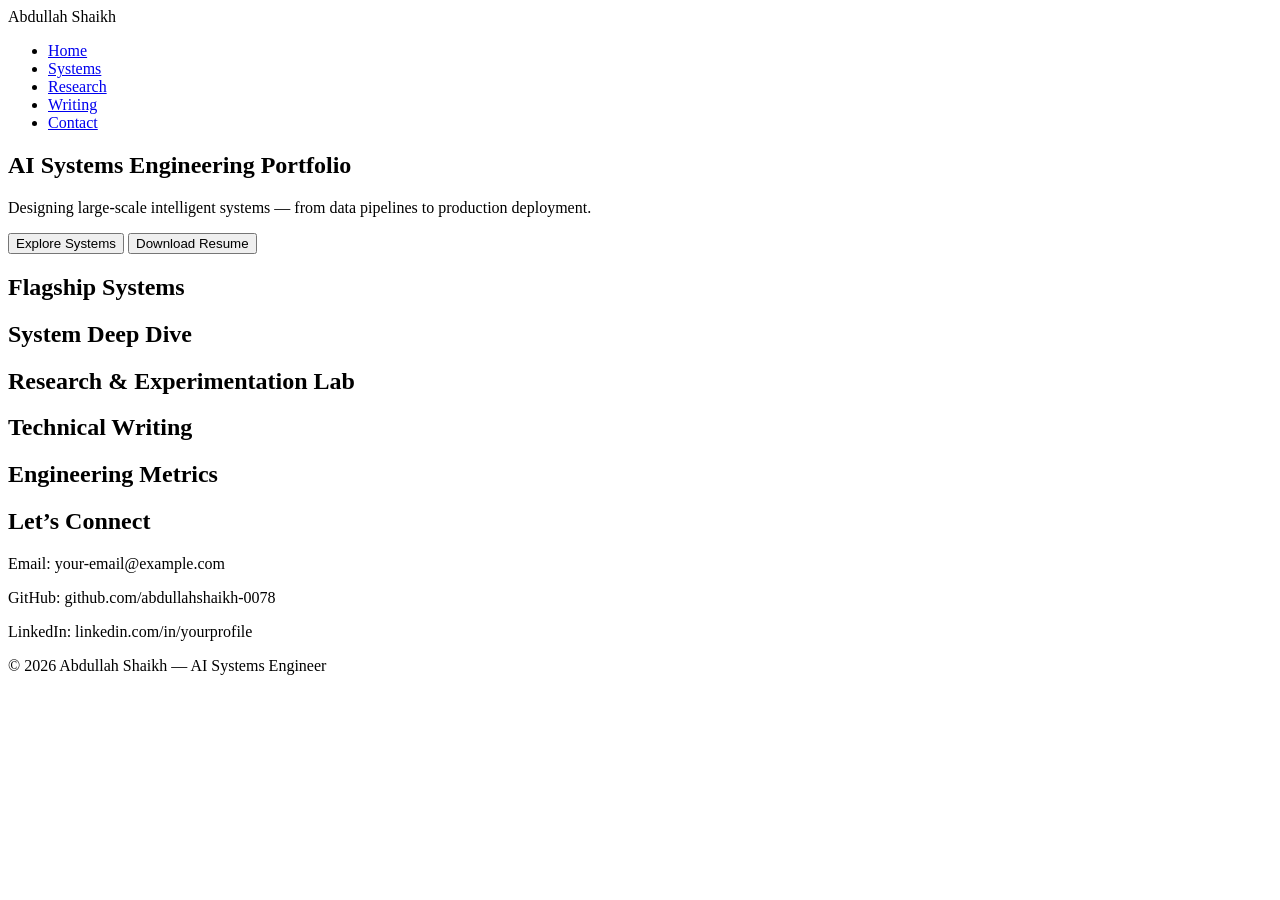
==== index.html @ a10ceeff "Add semantic base HTML structure for portfolio layout" ====
<!DOCTYPE html>
<html lang="en">

<head>
    <!-- Meta -->
    <meta charset="UTF-8" />
    <meta name="viewport" content="width=device-width, initial-scale=1.0" />

    <!-- SEO -->
    <title>Abdullah Shaikh | AI Systems Engineer</title>
    <meta name="description" content="AI Systems Engineering Portfolio — End-to-End Machine Learning, Production Systems, and Research." />
    <meta name="author" content="Abdullah Shaikh" />

    <!-- Styles -->
    <link rel="stylesheet" href="styles/main.css" />

    <!-- Favicon (optional later) -->
</head>

<body>

    <!-- ================= NAVIGATION ================= -->
    <header class="as-navbar">
        <nav class="as-navbar-container">
            <div class="as-logo">
                Abdullah Shaikh
            </div>

            <ul class="as-nav-links">
                <li><a href="#as-hero">Home</a></li>
                <li><a href="#as-systems-overview">Systems</a></li>
                <li><a href="#as-research-lab">Research</a></li>
                <li><a href="#as-writing">Writing</a></li>
                <li><a href="#as-contact">Contact</a></li>
            </ul>
        </nav>
    </header>


    <!-- ================= HERO SECTION ================= -->
    <section id="as-hero" class="as-section as-hero">
        <div class="as-container">
            <h1 class="as-hero-title">
                AI Systems Engineering Portfolio
            </h1>

            <p class="as-hero-subtitle">
                Designing large-scale intelligent systems — from data pipelines to production deployment.
            </p>

            <div class="as-hero-actions">
                <button class="as-btn-primary">Explore Systems</button>
                <button class="as-btn-secondary">Download Resume</button>
            </div>
        </div>
    </section>


    <!-- ================= SYSTEMS OVERVIEW ================= -->
    <section id="as-systems-overview" class="as-section">
        <div class="as-container">
            <h2 class="as-section-title">Flagship Systems</h2>

            <div class="as-systems-grid">
                <!-- Cards will be injected dynamically via JS -->
            </div>
        </div>
    </section>


    <!-- ================= SYSTEM DETAIL PLACEHOLDER ================= -->
    <section id="as-system-detail" class="as-section">
        <div class="as-container">
            <h2 class="as-section-title">System Deep Dive</h2>

            <div id="as-system-content">
                <!-- Dynamic content injected here -->
            </div>
        </div>
    </section>


    <!-- ================= RESEARCH LAB ================= -->
    <section id="as-research-lab" class="as-section">
        <div class="as-container">
            <h2 class="as-section-title">Research & Experimentation Lab</h2>

            <div id="as-experiment-dashboard">
                <!-- Experiment visualizations -->
            </div>
        </div>
    </section>


    <!-- ================= WRITING ================= -->
    <section id="as-writing" class="as-section">
        <div class="as-container">
            <h2 class="as-section-title">Technical Writing</h2>

            <div class="as-writing-list">
                <!-- Blog entries go here -->
            </div>
        </div>
    </section>


    <!-- ================= METRICS DASHBOARD ================= -->
    <section id="as-metrics" class="as-section">
        <div class="as-container">
            <h2 class="as-section-title">Engineering Metrics</h2>

            <div id="as-metrics-grid">
                <!-- Metrics rendered from JSON -->
            </div>
        </div>
    </section>


    <!-- ================= CONTACT ================= -->
    <section id="as-contact" class="as-section">
        <div class="as-container">
            <h2 class="as-section-title">Let’s Connect</h2>

            <div class="as-contact-content">
                <p>Email: your-email@example.com</p>
                <p>GitHub: github.com/abdullahshaikh-0078</p>
                <p>LinkedIn: linkedin.com/in/yourprofile</p>
            </div>
        </div>
    </section>


    <!-- ================= FOOTER ================= -->
    <footer class="as-footer">
        <div class="as-container">
            <p>© 2026 Abdullah Shaikh — AI Systems Engineer</p>
        </div>
    </footer>


    <!-- ================= SCRIPTS ================= -->
    <script src="scripts/main.js" type="module"></script>

</body>
</html>
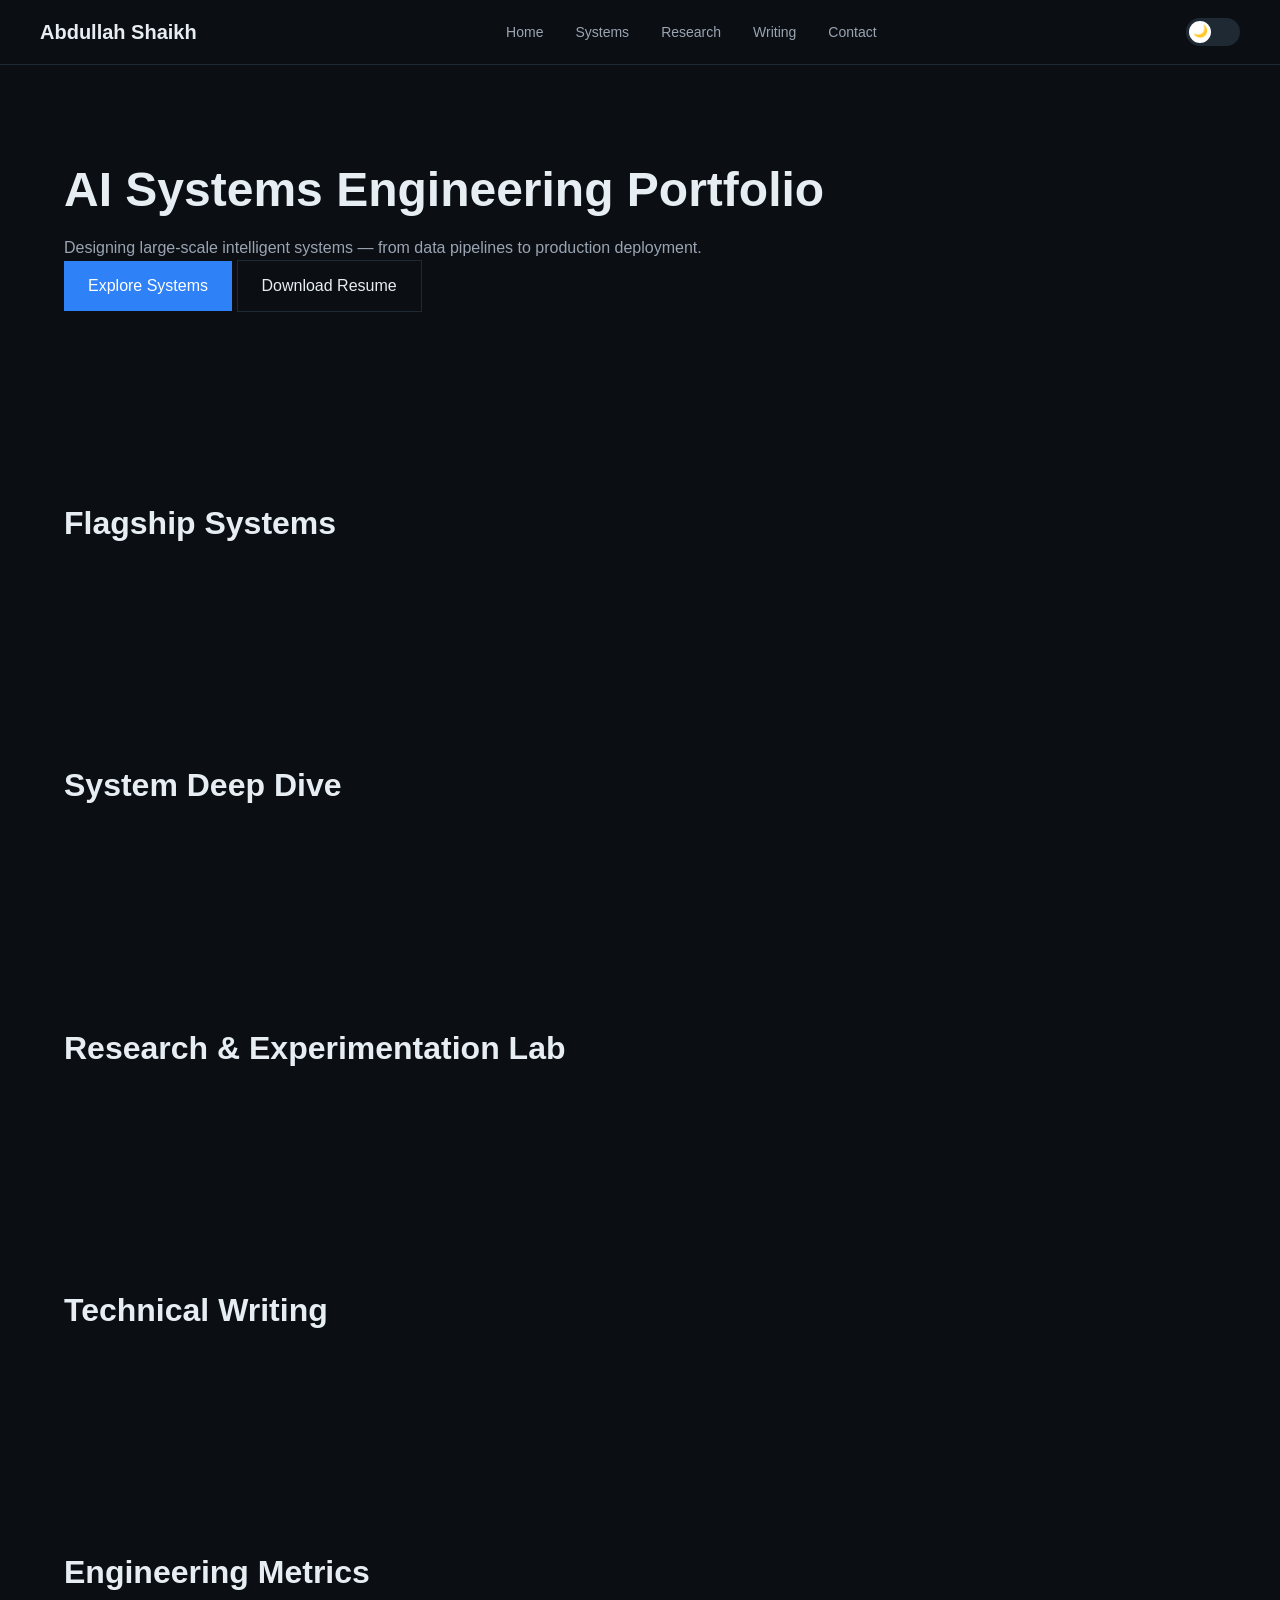
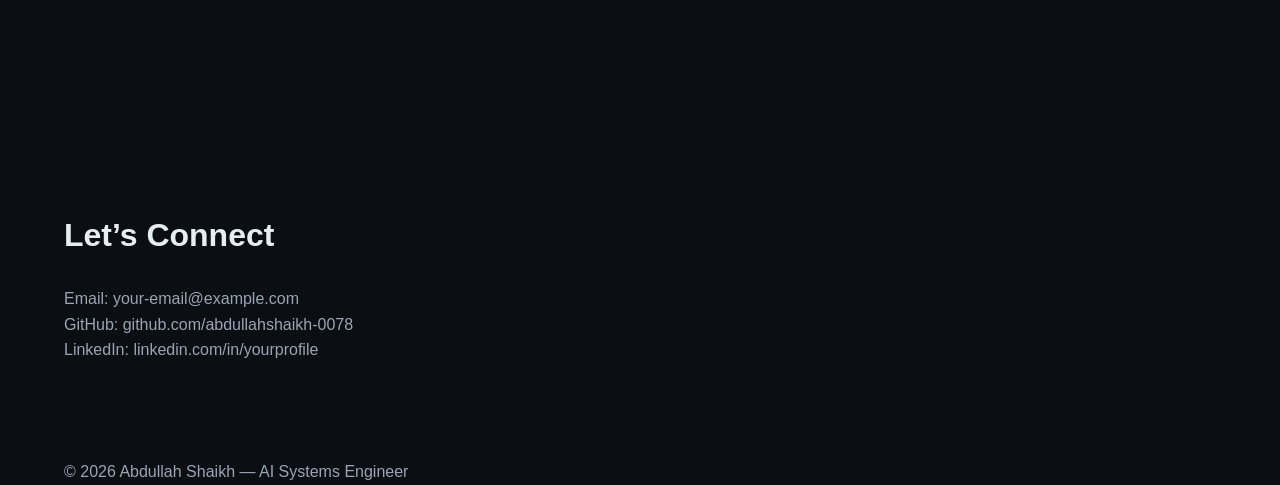
==== commit bcb3b30f: "feat(ui): add navigation bar theme toggle functionality" ====
--- a/index.html
+++ b/index.html
@@ -22,18 +22,26 @@
     <!-- ================= NAVIGATION ================= -->
     <header class="as-navbar">
         <nav class="as-navbar-container">
-            <div class="as-logo">
-                Abdullah Shaikh
-            </div>
 
-            <ul class="as-nav-links">
-                <li><a href="#as-hero">Home</a></li>
-                <li><a href="#as-systems-overview">Systems</a></li>
-                <li><a href="#as-research-lab">Research</a></li>
-                <li><a href="#as-writing">Writing</a></li>
-                <li><a href="#as-contact">Contact</a></li>
-            </ul>
-        </nav>
+    <div class="as-logo">
+        Abdullah Shaikh
+    </div>
+
+    <ul class="as-nav-links">
+        <li><a href="#as-hero">Home</a></li>
+        <li><a href="#as-systems-overview">Systems</a></li>
+        <li><a href="#as-research-lab">Research</a></li>
+        <li><a href="#as-writing">Writing</a></li>
+        <li><a href="#as-contact">Contact</a></li>
+    </ul>
+
+    <!-- Theme Toggle -->
+    <label class="as-theme-switch">
+        <input type="checkbox" id="as-theme-toggle">
+        <span class="as-theme-slider"></span>
+    </label>
+
+</nav>
     </header>
 
 
--- a/styles/main.css
+++ b/styles/main.css
@@ -0,0 +1,27 @@
+/* ===== MAIN STYLESHEET ===== */
+
+/* Base Layer */
+@import url('./base/reset.css');
+@import url('./base/variables.css');
+@import url('./base/typography.css');
+@import url('./base/globals.css');
+
+/* Layout Layer */
+@import url('./layout/containers.css');
+@import url('./layout/grid.css');
+@import url('./layout/sections.css');
+
+/* Component Layer */
+@import url('./components/navbar.css');
+@import url('./components/hero.css');
+@import url('./components/systems-overview.css');
+@import url('./components/system-detail.css');
+@import url('./components/metrics.css');
+@import url('./components/research-lab.css');
+@import url('./components/writing.css');
+@import url('./components/footer.css');
+
+/* Utility Layer */
+@import url('./utilities/spacing.css');
+@import url('./utilities/helpers.css');
+@import url('./utilities/animations.css');
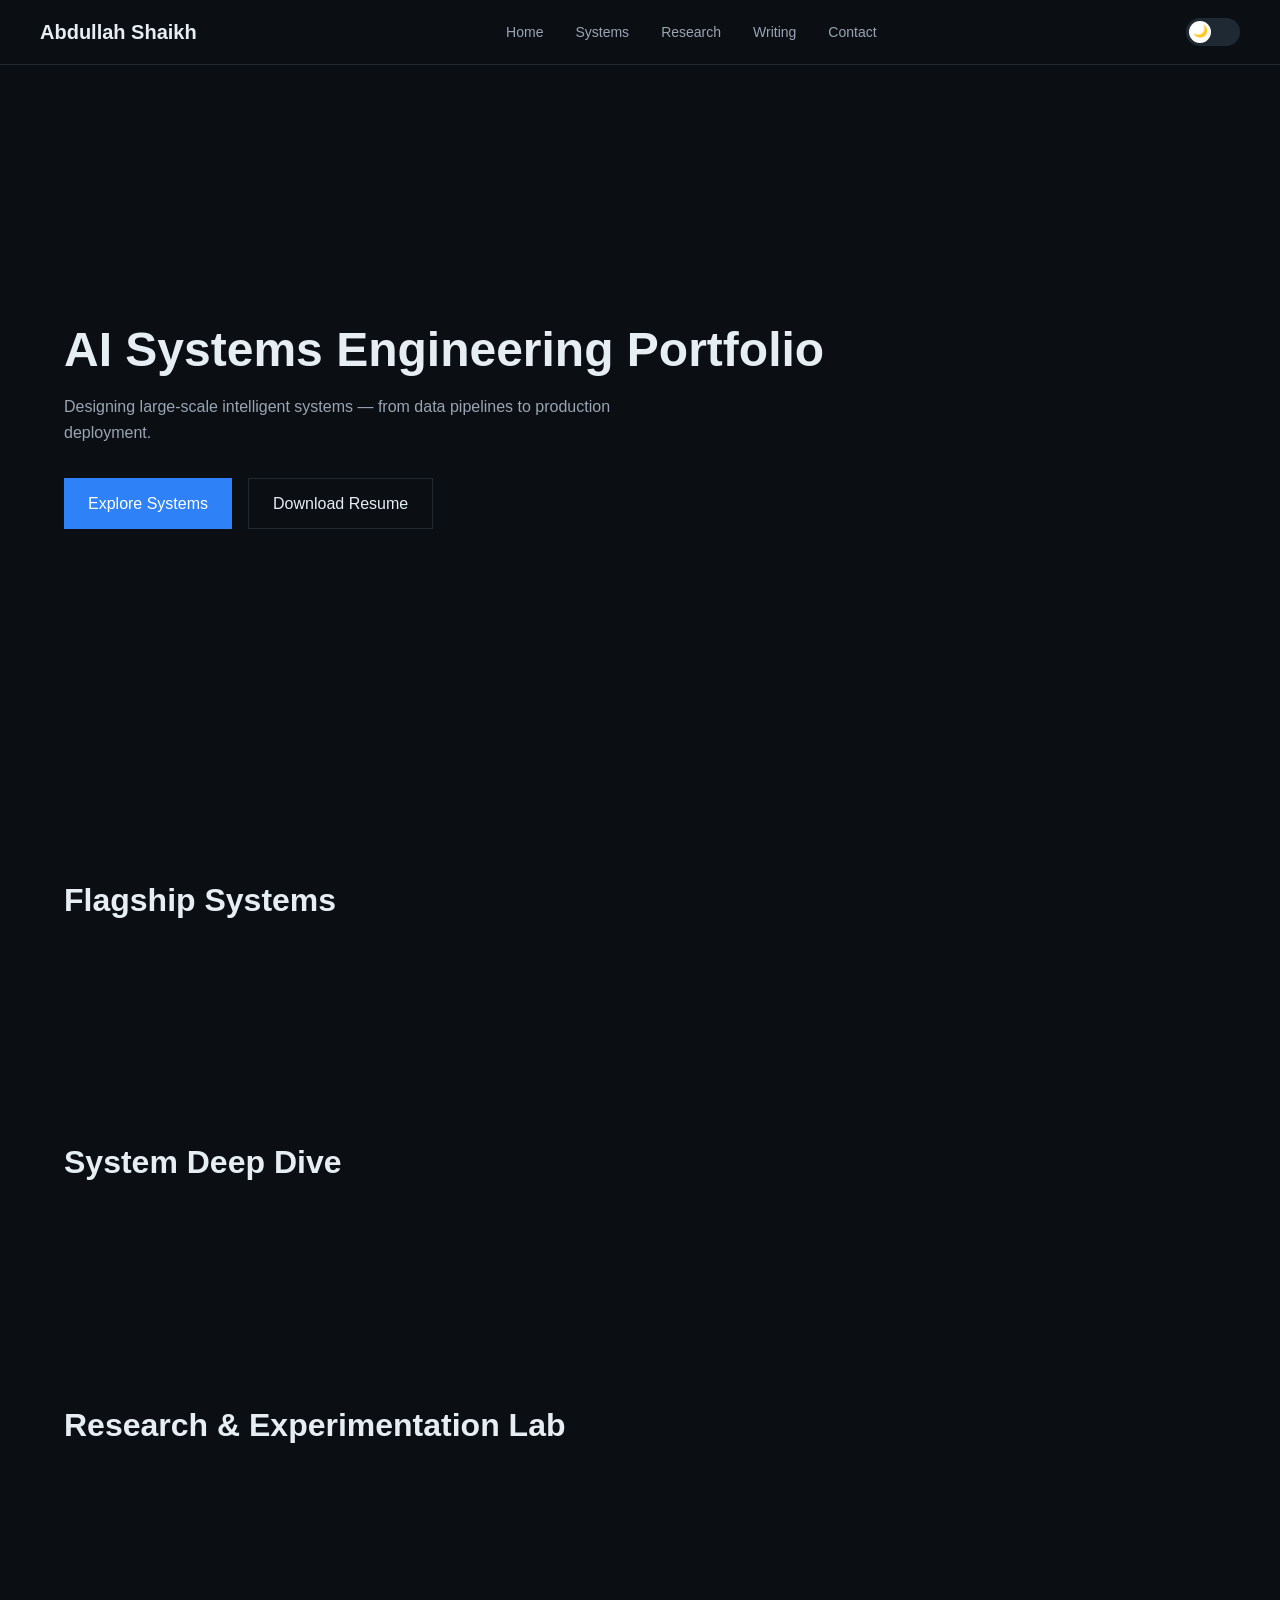
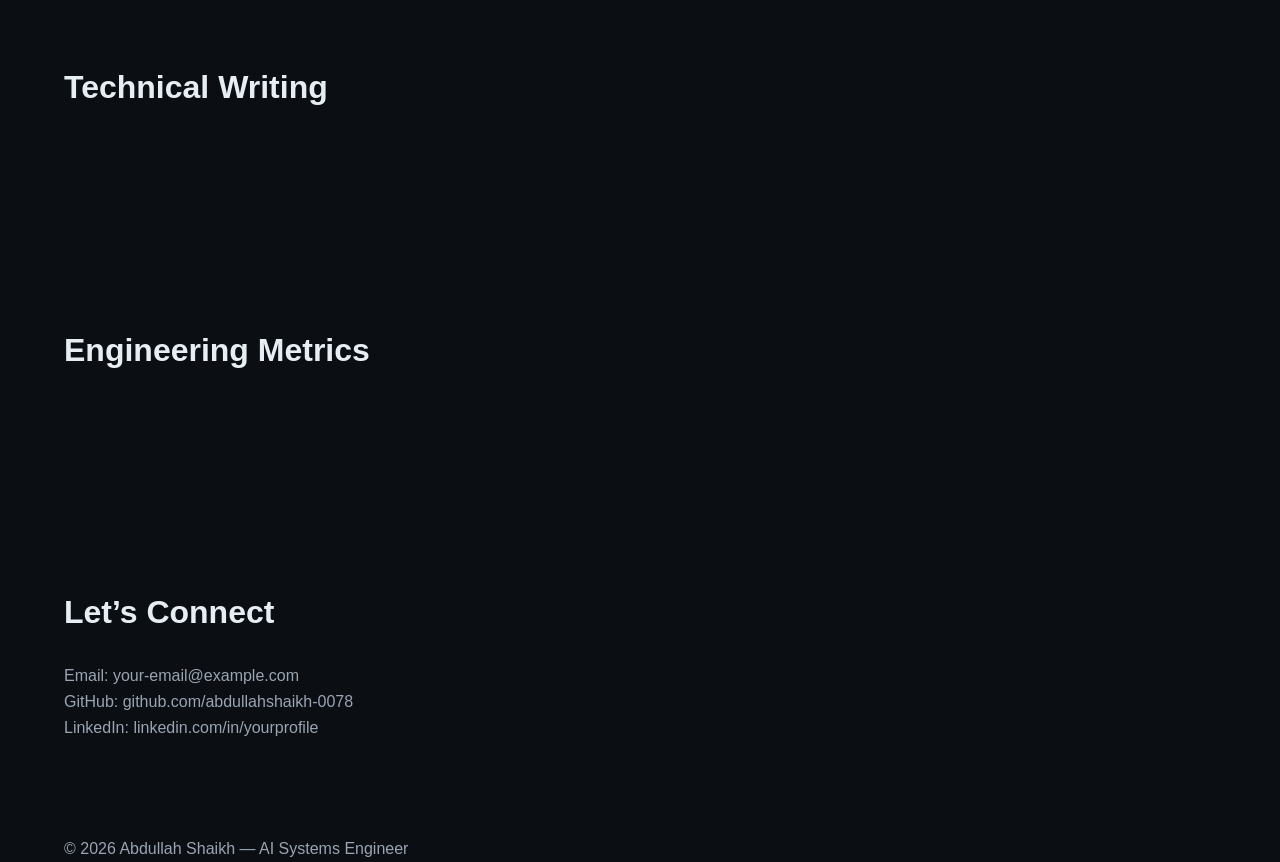
==== commit 87d15b0c: "Add systems overview section to portfolio layout" ====
--- a/index.html
+++ b/index.html
@@ -66,14 +66,14 @@
 
     <!-- ================= SYSTEMS OVERVIEW ================= -->
     <section id="as-systems-overview" class="as-section">
-        <div class="as-container">
-            <h2 class="as-section-title">Flagship Systems</h2>
+    <div class="as-container">
 
-            <div class="as-systems-grid">
-                <!-- Cards will be injected dynamically via JS -->
-            </div>
-        </div>
-    </section>
+        <h2 class="as-section-title">Flagship Systems</h2>
+
+        <div class="as-systems-grid" id="as-systems-grid"></div>
+
+    </div>
+</section>
 
 
     <!-- ================= SYSTEM DETAIL PLACEHOLDER ================= -->
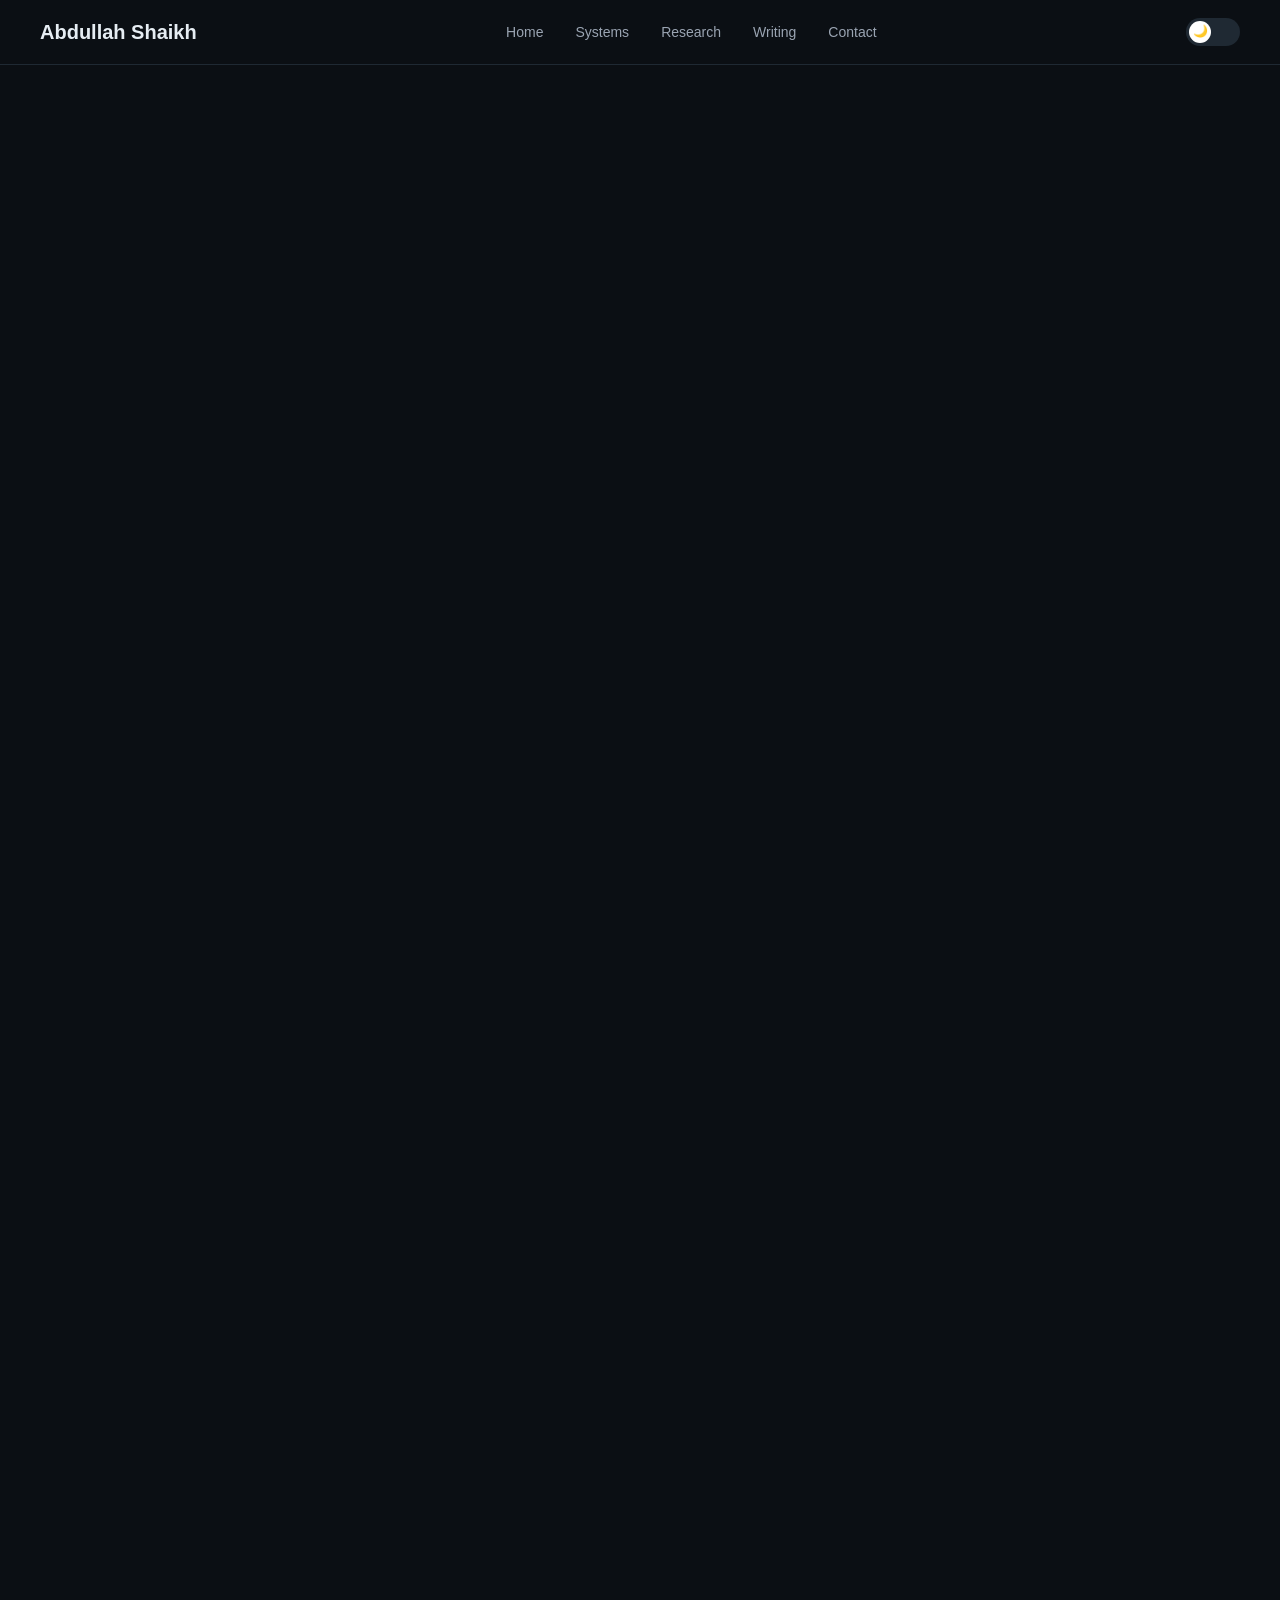
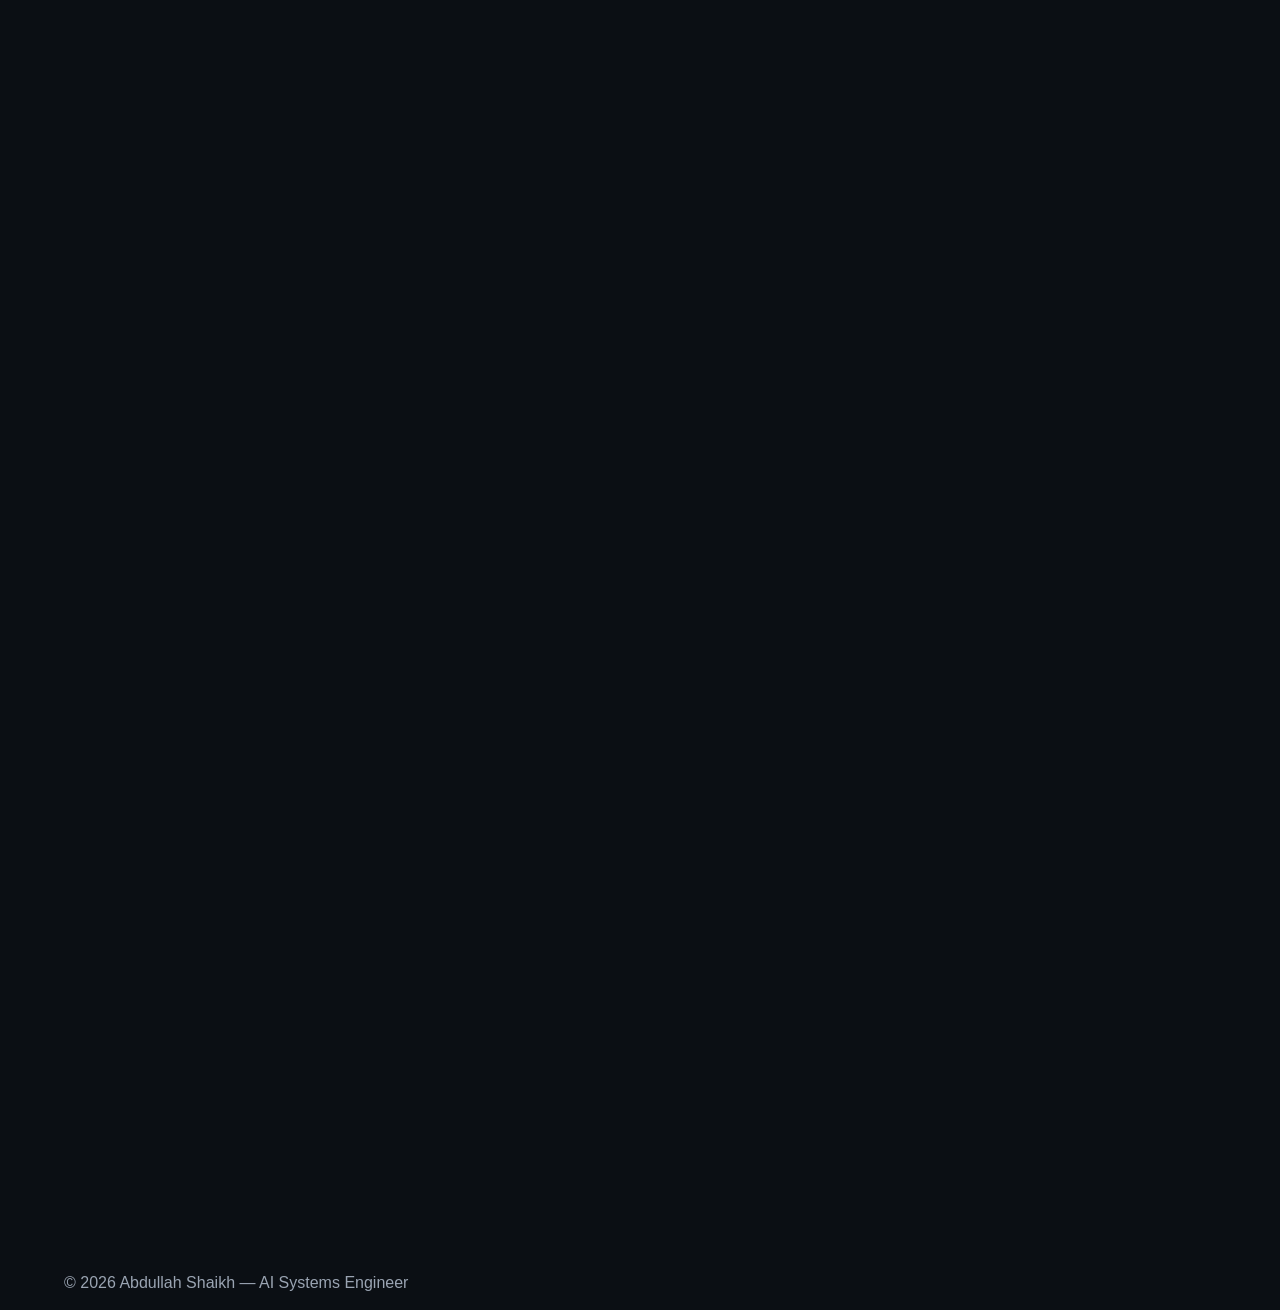
==== commit 93ff2078: "Implement scroll reveal animation system for sections" ====
--- a/index.html
+++ b/index.html
@@ -46,38 +46,45 @@
 
 
     <!-- ================= HERO SECTION ================= -->
-    <section id="as-hero" class="as-section as-hero">
-        <div class="as-container">
-            <h1 class="as-hero-title">
-                AI Systems Engineering Portfolio
-            </h1>
+    <section id="as-hero" class="as-section as-hero as-reveal">
 
-            <p class="as-hero-subtitle">
-                Designing large-scale intelligent systems — from data pipelines to production deployment.
-            </p>
+    <!-- Animated background -->
+    <canvas id="as-hero-canvas"></canvas>
 
-            <div class="as-hero-actions">
-                <button class="as-btn-primary">Explore Systems</button>
-                <button class="as-btn-secondary">Download Resume</button>
-            </div>
+    <div class="as-container as-hero-content">
+
+        <h1 class="as-hero-title">
+            AI Systems Engineering Portfolio
+        </h1>
+
+        <p class="as-hero-subtitle">
+            Designing large-scale intelligent systems — from data pipelines to production deployment.
+        </p>
+
+        <div class="as-hero-actions">
+            <button class="as-btn-primary">Explore Systems</button>
+            <button class="as-btn-secondary">Download Resume</button>
         </div>
-    </section>
+
+    </div>
+
+</section>
 
 
     <!-- ================= SYSTEMS OVERVIEW ================= -->
-    <section id="as-systems-overview" class="as-section">
+    <section id="as-systems-overview" class="as-section as-reveal">
     <div class="as-container">
 
         <h2 class="as-section-title">Flagship Systems</h2>
 
-        <div class="as-systems-grid" id="as-systems-grid"></div>
+        <div class="as-systems-grid as-stagger" id="as-systems-grid"></div>
 
     </div>
 </section>
 
 
     <!-- ================= SYSTEM DETAIL PLACEHOLDER ================= -->
-    <section id="as-system-detail" class="as-section">
+    <section id="as-system-detail" class="as-section as-reveal">
         <div class="as-container">
             <h2 class="as-section-title">System Deep Dive</h2>
 
@@ -89,7 +96,7 @@
 
 
     <!-- ================= RESEARCH LAB ================= -->
-    <section id="as-research-lab" class="as-section">
+    <section id="as-research-lab" class="as-section as-reveal">
         <div class="as-container">
             <h2 class="as-section-title">Research & Experimentation Lab</h2>
 
@@ -101,7 +108,7 @@
 
 
     <!-- ================= WRITING ================= -->
-    <section id="as-writing" class="as-section">
+    <section id="as-writing" class="as-section as-reveal">
         <div class="as-container">
             <h2 class="as-section-title">Technical Writing</h2>
 
@@ -113,7 +120,7 @@
 
 
     <!-- ================= METRICS DASHBOARD ================= -->
-    <section id="as-metrics" class="as-section">
+    <section id="as-metrics" class="as-section as-reveal">
         <div class="as-container">
             <h2 class="as-section-title">Engineering Metrics</h2>
 
@@ -125,12 +132,12 @@
 
 
     <!-- ================= CONTACT ================= -->
-    <section id="as-contact" class="as-section">
+    <section id="as-contact" class="as-section as-reveal">
         <div class="as-container">
             <h2 class="as-section-title">Let’s Connect</h2>
 
             <div class="as-contact-content">
-                <p>Email: your-email@example.com</p>
+                <p>Email: abdullahmuk2025@gmail.com</p>
                 <p>GitHub: github.com/abdullahshaikh-0078</p>
                 <p>LinkedIn: linkedin.com/in/yourprofile</p>
             </div>
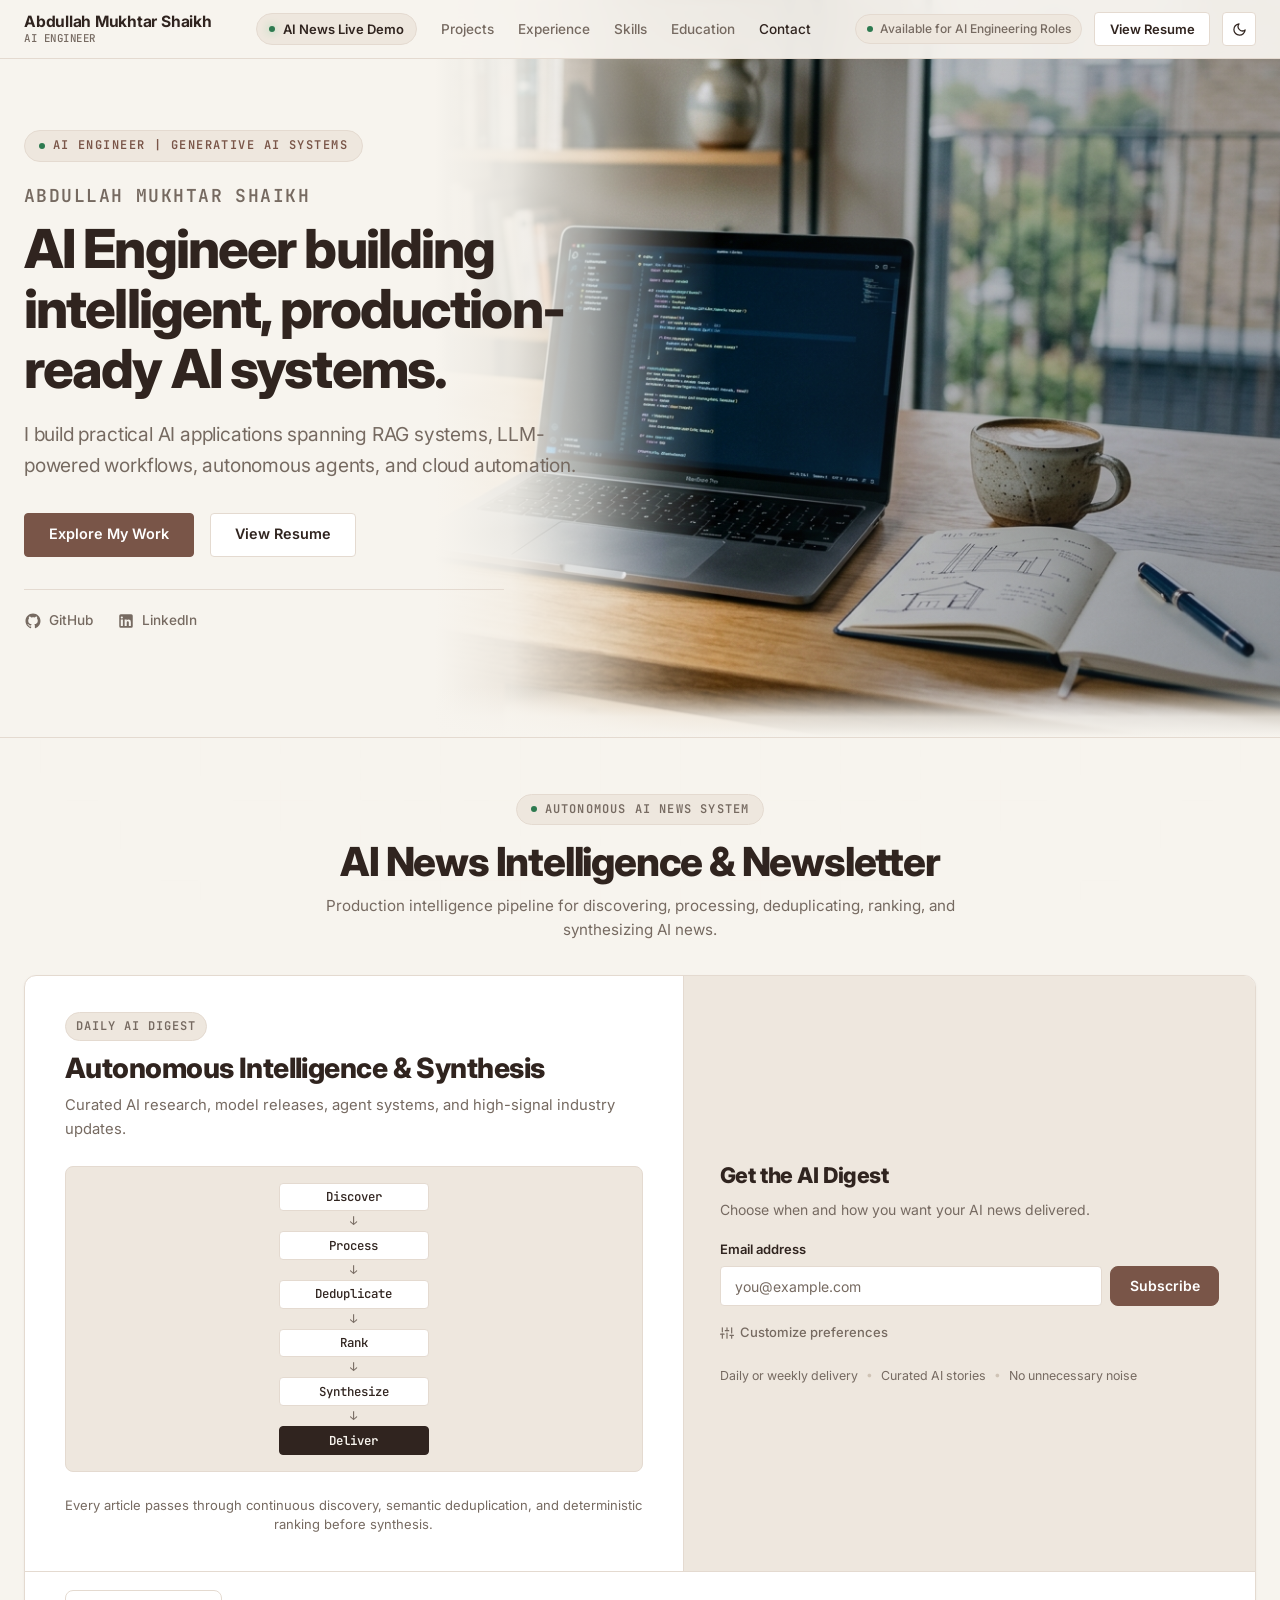
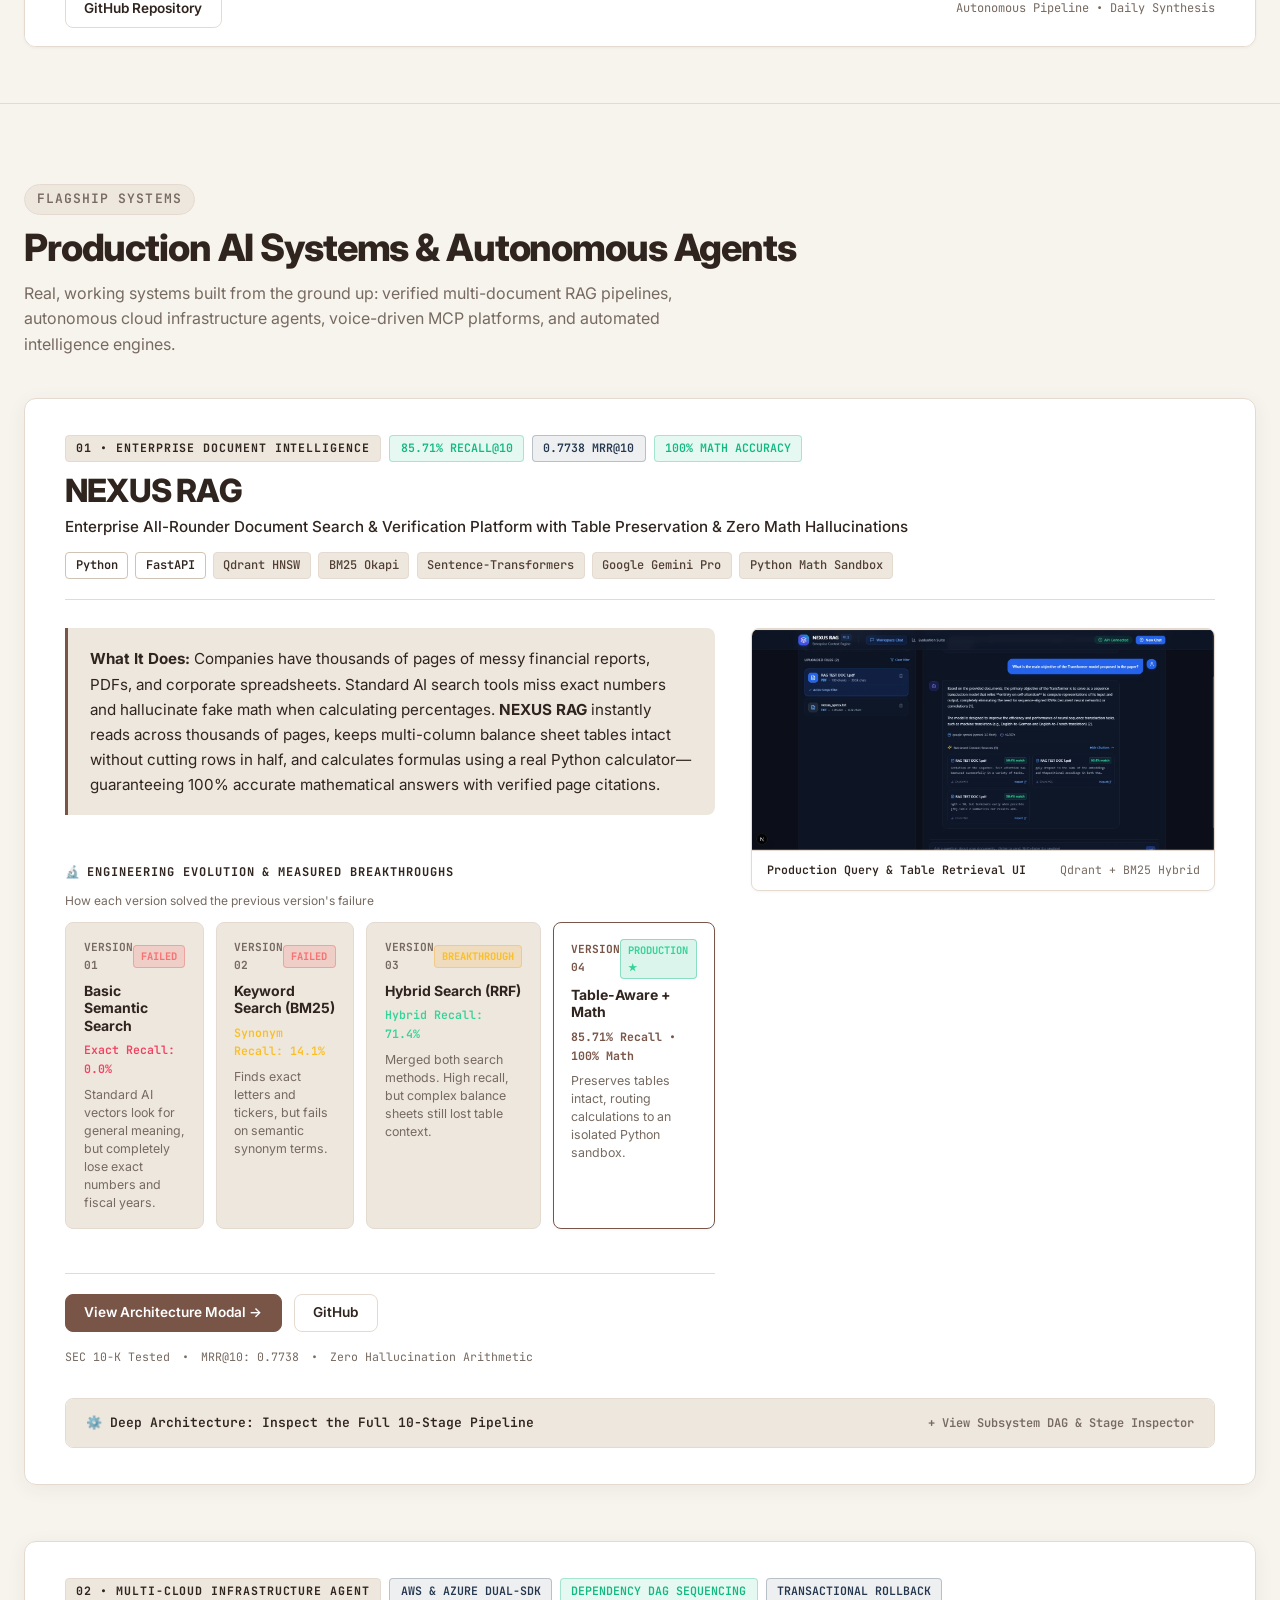
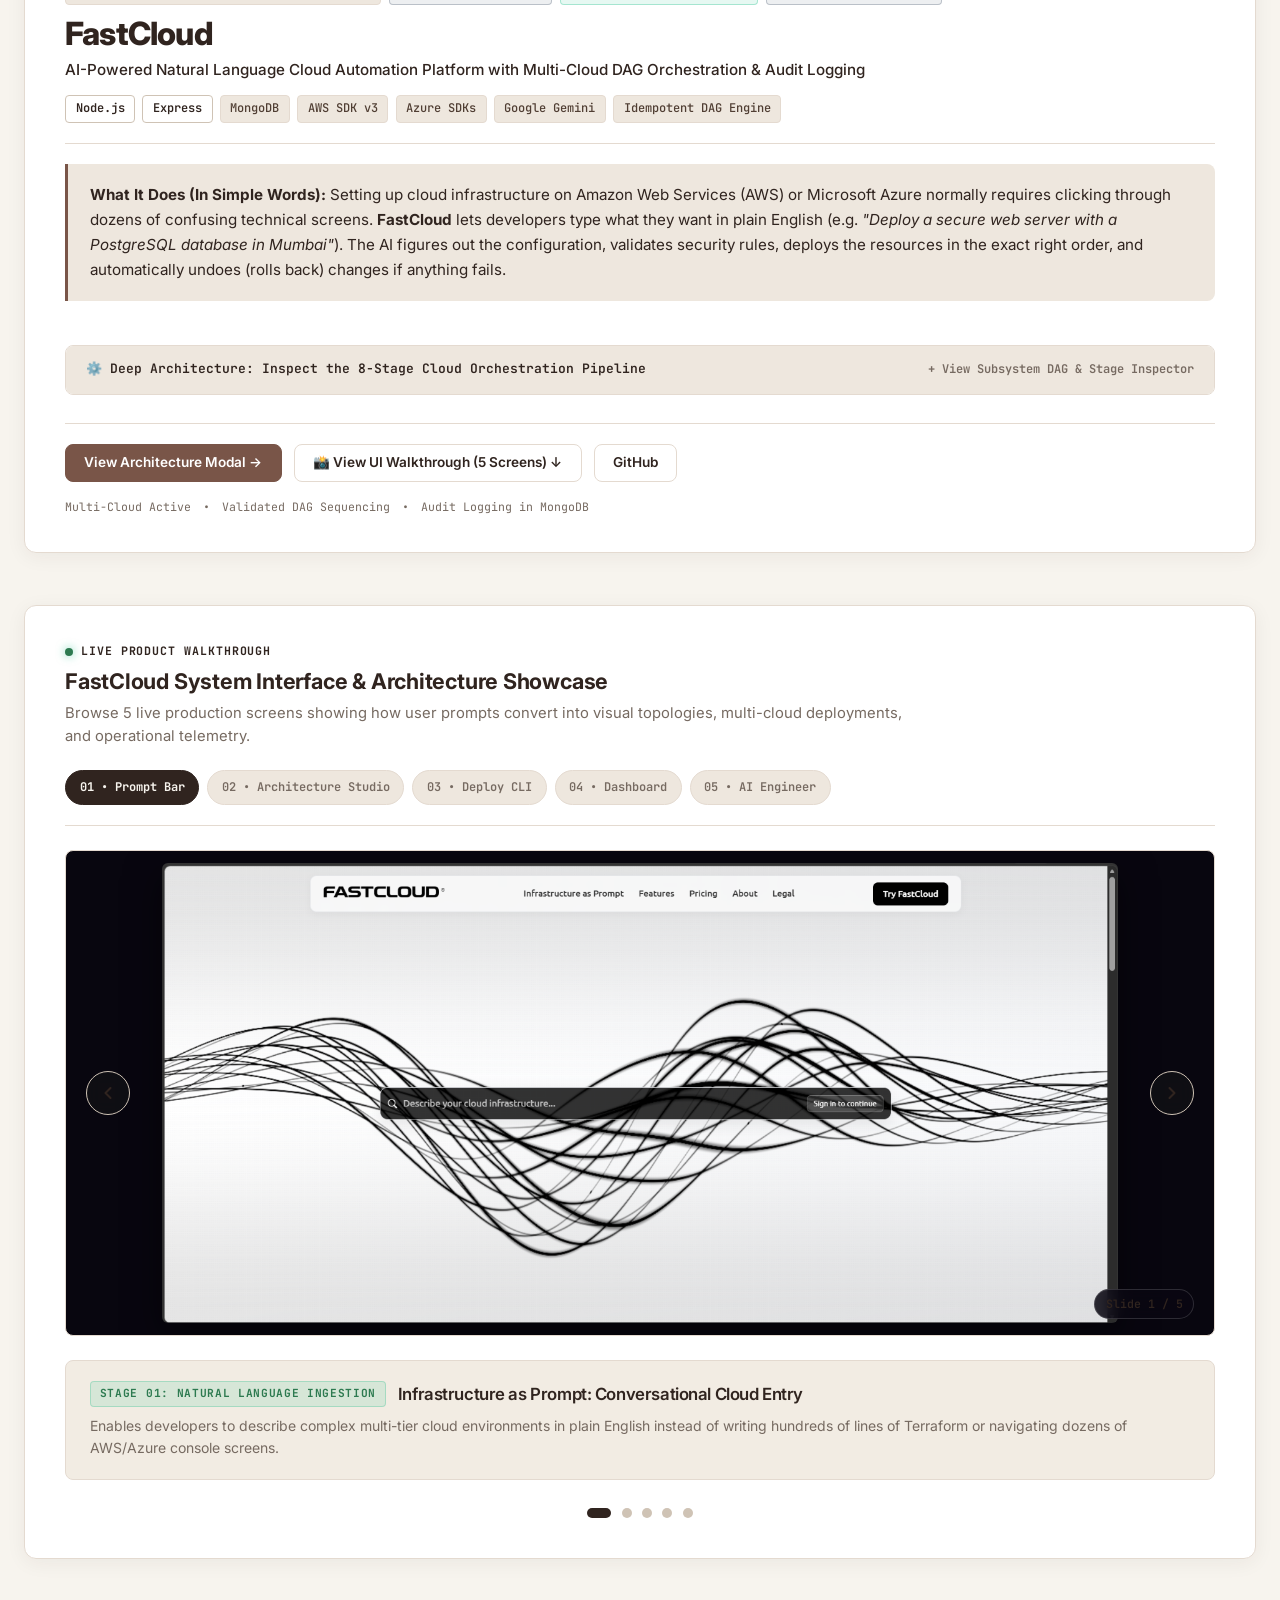
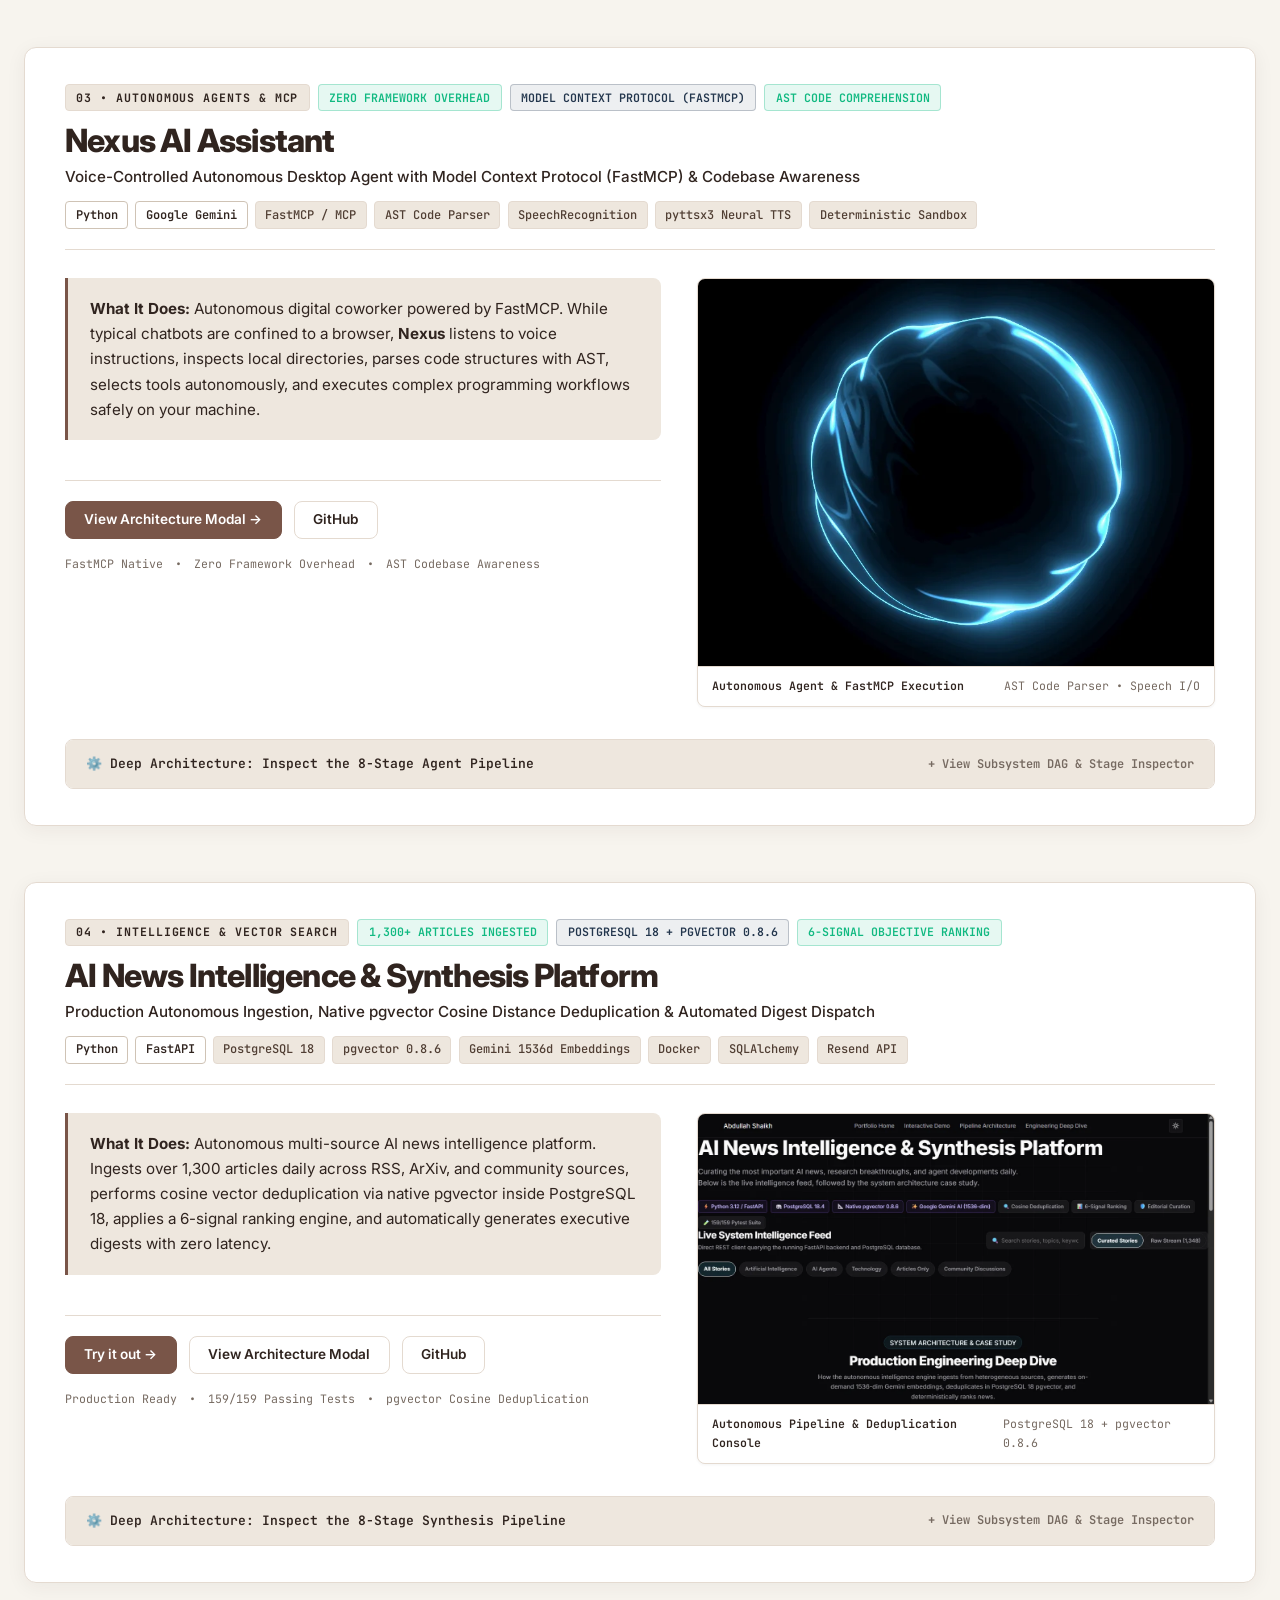
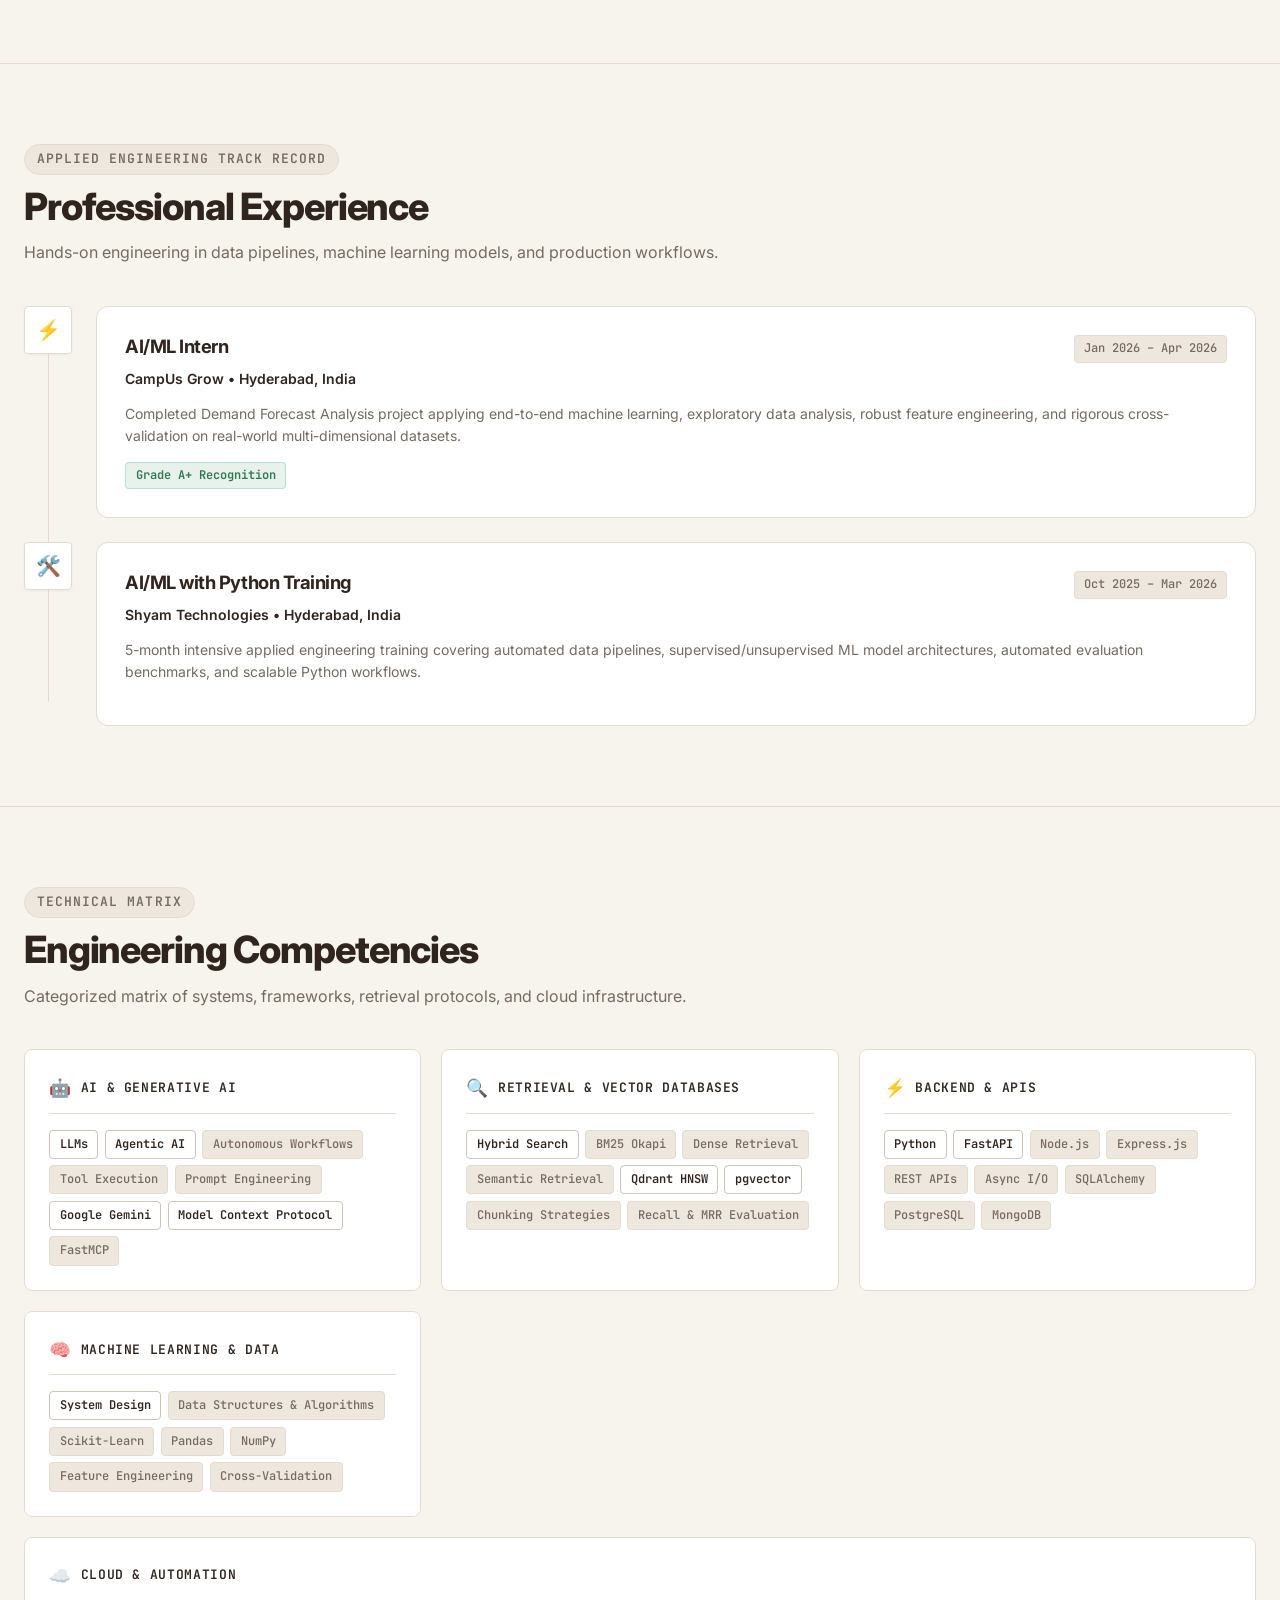
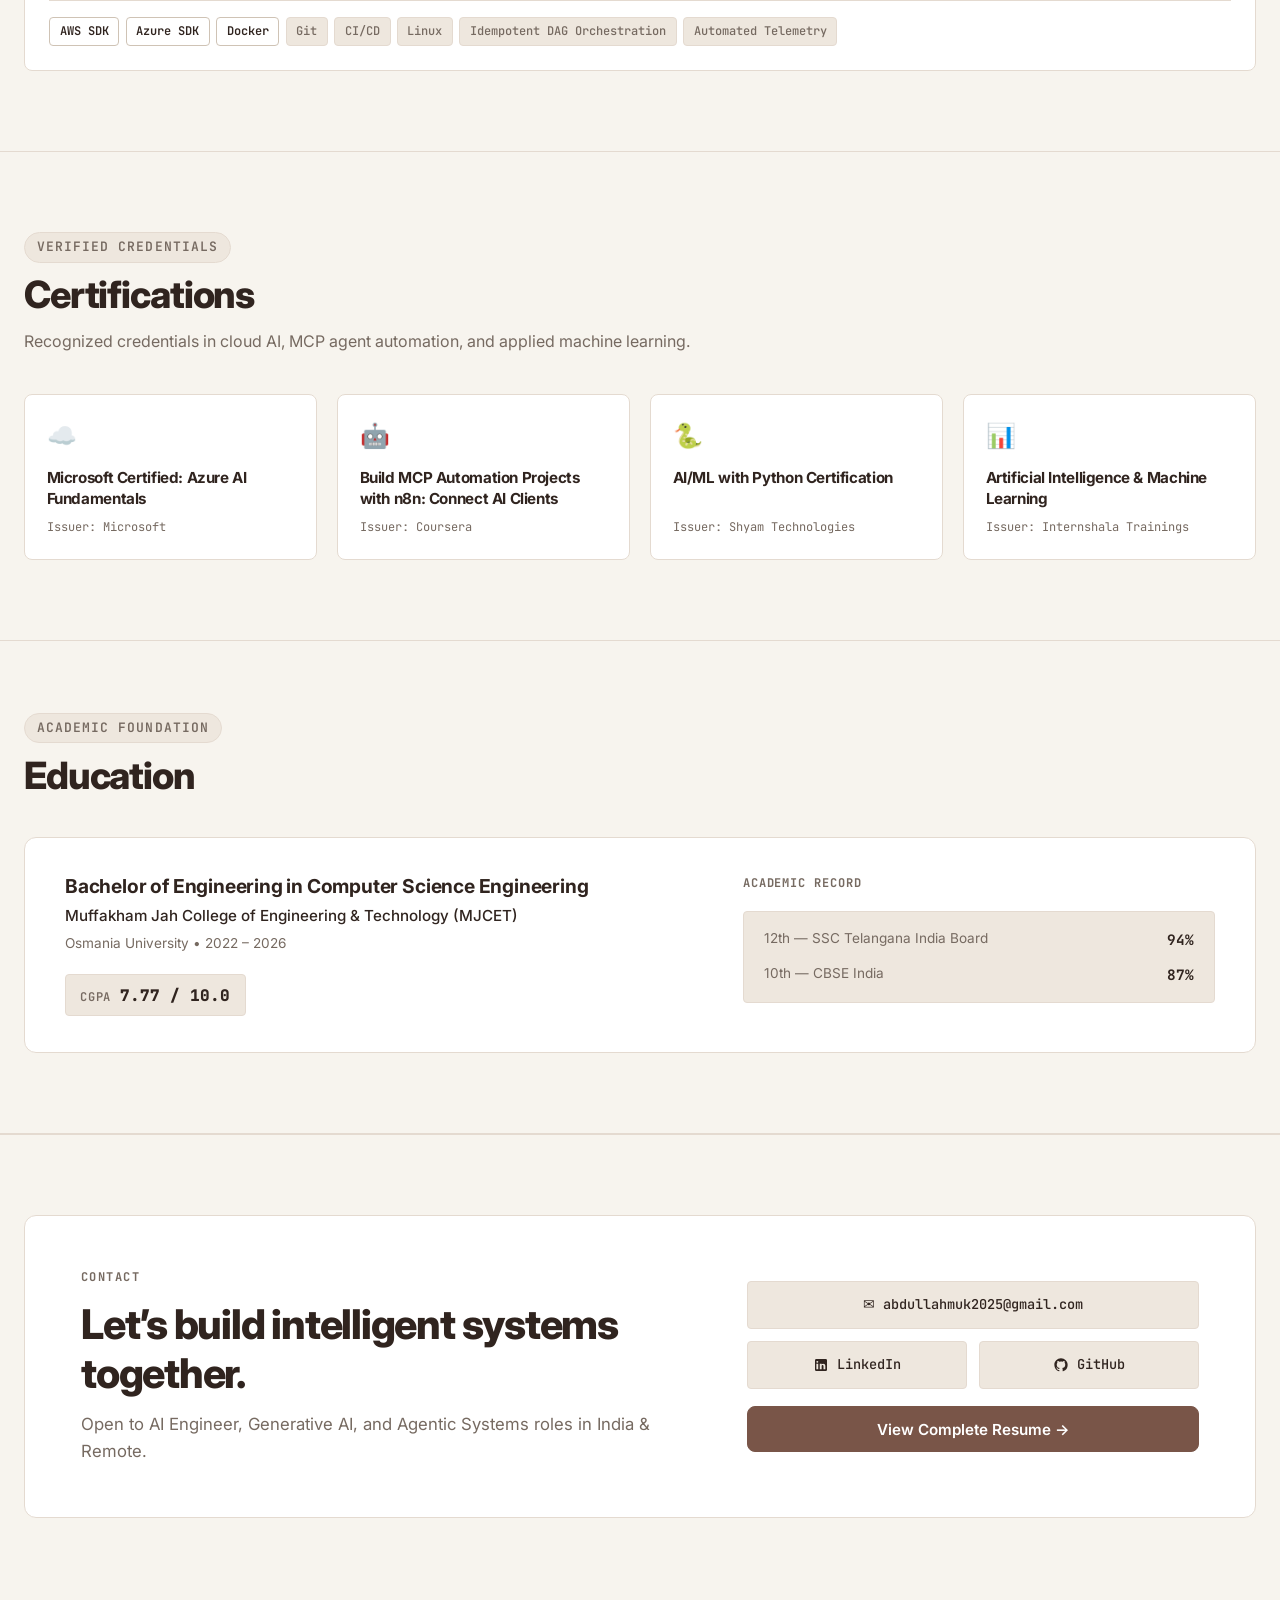
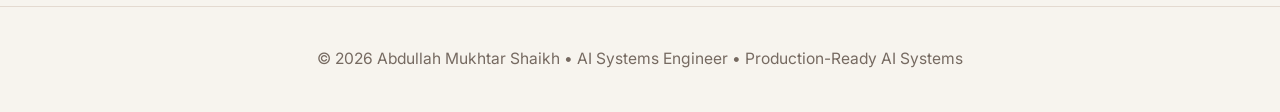
==== commit 61d64688: "feat: restructure portfolio and add AI news integration Add AI News and newsletter functionality, re" ====
--- a/index.html
+++ b/index.html
@@ -2,159 +2,1757 @@
 <html lang="en">
 
 <head>
-    <!-- Meta -->
     <meta charset="UTF-8" />
     <meta name="viewport" content="width=device-width, initial-scale=1.0" />
-
-    <!-- SEO -->
-    <title>Abdullah Shaikh | AI Systems Engineer</title>
-    <meta name="description" content="AI Systems Engineering Portfolio — End-to-End Machine Learning, Production Systems, and Research." />
-    <meta name="author" content="Abdullah Shaikh" />
-
-    <!-- Styles -->
-    <link rel="stylesheet" href="styles/main.css" />
-
-    <!-- Favicon (optional later) -->
+    <title>Abdullah Mukhtar Shaikh | AI Engineer | LLMs, Agents &amp; RAG</title>
+    <meta name="description"
+        content="Portfolio of Abdullah Mukhtar Shaikh, AI Engineer specializing in Production RAG, Autonomous Agents, Scalable Backend Systems, and FastAPI." />
+    <meta name="keywords"
+        content="AI Engineer, Generative AI, RAG, Autonomous Agents, FastMCP, FastAPI, Vector Search, pgvector, Qdrant, Machine Learning, Hyderabad" />
+    <meta name="author" content="Abdullah Mukhtar Shaikh" />
+
+    <!-- Open Graph / Meta -->
+    <meta property="og:type" content="website" />
+    <meta property="og:title" content="Abdullah Mukhtar Shaikh | AI Engineer" />
+    <meta property="og:description"
+        content="AI Engineer specializing in Production RAG, Autonomous Agents, and Scalable Backend Systems." />
+
+    <!-- Twitter Card -->
+    <meta name="twitter:card" content="summary_large_image" />
+    <meta name="twitter:title" content="Abdullah Mukhtar Shaikh | AI Engineer" />
+    <meta name="twitter:description"
+        content="AI Engineer specializing in Production RAG, Autonomous Agents, and Scalable Backend Systems." />
+
+    <!-- Fonts: Inter & JetBrains Mono -->
+    <link rel="preconnect" href="https://fonts.googleapis.com">
+    <link rel="preconnect" href="https://fonts.gstatic.com" crossorigin>
+    <link
+        href="https://fonts.googleapis.com/css2?family=Inter:wght@400;500;600;700;800;900&family=JetBrains+Mono:wght@400;500;600;700&display=swap"
+        rel="stylesheet">
+
+    <!-- Stylesheet -->
+    <link rel="stylesheet" href="styles/main.css?v=9" />
+
+    <!-- Core Libraries -->
+    <script src="scripts/core/gsap.min.js"></script>
+    <script src="scripts/core/ScrollTrigger.min.js"></script>
+
+    <!-- Immediate Self-Contained Theme Controller & Modal Bridge -->
+    <script>
+        (function () {
+            var SUN_SVG = '<svg width="16" height="16" viewBox="0 0 24 24" fill="none" stroke="currentColor" stroke-width="2" stroke-linecap="round" stroke-linejoin="round"><circle cx="12" cy="12" r="5"></circle><line x1="12" y1="1" x2="12" y2="3"></line><line x1="12" y1="21" x2="12" y2="23"></line><line x1="4.22" y1="4.22" x2="5.64" y2="5.64"></line><line x1="18.36" y1="18.36" x2="19.78" y2="19.78"></line><line x1="1" y1="12" x2="3" y2="12"></line><line x1="21" y1="12" x2="23" y2="12"></line><line x1="4.22" y1="19.78" x2="5.64" y2="18.36"></line><line x1="18.36" y1="5.64" x2="19.78" y2="4.22"></line></svg>';
+            var MOON_SVG = '<svg width="16" height="16" viewBox="0 0 24 24" fill="none" stroke="currentColor" stroke-width="2" stroke-linecap="round" stroke-linejoin="round"><path d="M21 12.79A9 9 0 1 1 11.21 3 7 7 0 0 0 21 12.79z"></path></svg>';
+
+            function syncButtons(isLight) {
+                var btns = document.querySelectorAll("#as-theme-toggle, .as-theme-btn");
+                btns.forEach(function (b) {
+                    b.innerHTML = isLight ? MOON_SVG : SUN_SVG;
+                    b.setAttribute("title", isLight ? "Switch to Dark Mode" : "Switch to Light Mode");
+                    b.setAttribute("aria-label", isLight ? "Switch to Dark Mode" : "Switch to Light Mode");
+                });
+            }
+
+            function applyTheme(isLight) {
+                var root = document.documentElement;
+                var body = document.body;
+                if (isLight) {
+                    root.classList.add("as-light-theme");
+                    root.setAttribute("data-theme", "light");
+                    if (body) body.classList.add("as-light-theme");
+                    try { localStorage.setItem("as-theme", "light"); } catch (e) { }
+                } else {
+                    root.classList.remove("as-light-theme");
+                    root.setAttribute("data-theme", "dark");
+                    if (body) body.classList.remove("as-light-theme");
+                    try { localStorage.setItem("as-theme", "dark"); } catch (e) { }
+                }
+                syncButtons(isLight);
+            }
+
+            window.applyTheme = applyTheme;
+            window.toggleTheme = function () {
+                var isLight = document.documentElement.classList.contains("as-light-theme") ||
+                    document.documentElement.getAttribute("data-theme") === "light";
+                applyTheme(!isLight);
+            };
+
+            window.openArchModal = function (key) {
+                document.documentElement.style.overflow = "hidden";
+                document.body.style.overflow = "hidden";
+                if (!window.__projectModalController && window.ProjectModalController) {
+                    new window.ProjectModalController();
+                }
+                if (window.__projectModalController) {
+                    window.__projectModalController.openModal(key);
+                }
+            };
+
+            window.closeArchModal = function () {
+                document.documentElement.style.overflow = "";
+                document.body.style.overflow = "";
+                if (window.__projectModalController) {
+                    window.__projectModalController.closeModal();
+                }
+            };
+
+            window.openResumeModal = function () {
+                var modal = document.getElementById("as-resume-modal");
+                var iframe = document.getElementById("as-resume-iframe");
+                if (!modal) return;
+                if (iframe && (!iframe.src || iframe.src === "" || iframe.src === window.location.href)) {
+                    iframe.src = "assets/Abdullah_Mukhtar_Shaikh_Resume.pdf";
+                }
+                modal.classList.add("open");
+                modal.setAttribute("aria-hidden", "false");
+                document.body.style.overflow = "hidden";
+            };
+
+            window.closeResumeModal = function () {
+                var modal = document.getElementById("as-resume-modal");
+                if (!modal) return;
+                modal.classList.remove("open");
+                modal.setAttribute("aria-hidden", "true");
+                document.body.style.overflow = "";
+            };
+
+            document.addEventListener("DOMContentLoaded", function () {
+                var modal = document.getElementById("as-resume-modal");
+                if (modal) {
+                    modal.addEventListener("click", function (e) {
+                        if (e.target === modal) window.closeResumeModal();
+                    });
+                }
+                document.addEventListener("keydown", function (e) {
+                    if (e.key === "Escape") window.closeResumeModal();
+                });
+            });
+
+            // Immediate execution in head to eliminate theme flash / FOUC
+            try {
+                var urlTheme = new URLSearchParams(window.location.search).get("theme");
+                var saved = urlTheme || localStorage.getItem("as-theme");
+                var prefersDark = window.matchMedia && window.matchMedia("(prefers-color-scheme: dark)").matches;
+                var isLight = saved === "light" || (!saved && !prefersDark && window.matchMedia && window.matchMedia("(prefers-color-scheme: light)").matches);
+                if (isLight) {
+                    document.documentElement.classList.add("as-light-theme");
+                    document.documentElement.setAttribute("data-theme", "light");
+                } else {
+                    document.documentElement.classList.remove("as-light-theme");
+                    document.documentElement.setAttribute("data-theme", "dark");
+                }
+            } catch (e) { }
+
+            // Re-sync button icons as soon as DOM is ready
+            if (document.readyState === "loading") {
+                document.addEventListener("DOMContentLoaded", function () {
+                    var currentIsLight = document.documentElement.classList.contains("as-light-theme") ||
+                        document.documentElement.getAttribute("data-theme") === "light";
+                    syncButtons(currentIsLight);
+                });
+            }
+
+            // Support URL-based instant scroll targeting for verification and deep links
+            try {
+                var scrollTarget = new URLSearchParams(window.location.search).get("scrollTo");
+                if (scrollTarget) {
+                    window.addEventListener("load", function () {
+                        var el = document.getElementById(scrollTarget);
+                        if (el) {
+                            setTimeout(function () {
+                                el.scrollIntoView({ behavior: "instant", block: "start" });
+                            }, 50);
+                        }
+                    });
+                }
+            } catch (e) { }
+
+            // Support URL-based modal opening & scrolling for verification and direct links
+            try {
+                var modalParam = new URLSearchParams(window.location.search).get("modal");
+                if (modalParam === "resume") {
+                    window.addEventListener("load", function () {
+                        setTimeout(function () {
+                            if (window.openResumeModal) window.openResumeModal();
+                            var scrollModal = new URLSearchParams(window.location.search).get("scrollModal");
+                            if (scrollModal) {
+                                setTimeout(function () {
+                                    var body = document.querySelector(".as-resume-modal-body");
+                                    if (body) {
+                                        if (scrollModal === "bottom") {
+                                            body.scrollTop = body.scrollHeight;
+                                        } else {
+                                            body.scrollTop = parseInt(scrollModal, 10);
+                                        }
+                                    }
+                                }, 300);
+                            }
+                        }, 120);
+                    });
+                }
+
+                var archModalParam = new URLSearchParams(window.location.search).get("archModal");
+                if (archModalParam) {
+                    window.addEventListener("load", function () {
+                        setTimeout(function () {
+                            if (window.openArchModal) window.openArchModal(archModalParam);
+                            var scrollModal = new URLSearchParams(window.location.search).get("scrollModal");
+                            if (scrollModal) {
+                                setTimeout(function () {
+                                    var box = document.querySelector(".as-arch-modal-box");
+                                    if (box) {
+                                        if (scrollModal === "bottom") {
+                                            box.scrollTop = box.scrollHeight;
+                                        } else {
+                                            box.scrollTop = parseInt(scrollModal, 10);
+                                        }
+                                    }
+                                }, 300);
+                            }
+                        }, 120);
+                    });
+                }
+            } catch (e) { }
+        })();
+    </script>
 </head>
 
 <body>
 
-    <!-- ================= NAVIGATION ================= -->
+    <!-- ================= AMBIENT AI LIVE BACKGROUND (FRONTEND ONLY) ================= -->
+    <div id="as-ambient-bg" class="as-ambient-bg" aria-hidden="true">
+        <canvas id="as-ambient-canvas"></canvas>
+        <div class="as-ambient-grid"></div>
+    </div>
+
+
+
+    <!-- ================= 1. STICKY NAVBAR ================= -->
     <header class="as-navbar">
-        <nav class="as-navbar-container">
-
-    <div class="as-logo">
-        Abdullah Shaikh
-    </div>
-
-    <ul class="as-nav-links">
-        <li><a href="#as-hero">Home</a></li>
-        <li><a href="#as-systems-overview">Systems</a></li>
-        <li><a href="#as-research-lab">Research</a></li>
-        <li><a href="#as-writing">Writing</a></li>
-        <li><a href="#as-contact">Contact</a></li>
-    </ul>
-
-    <!-- Theme Toggle -->
-    <label class="as-theme-switch">
-        <input type="checkbox" id="as-theme-toggle">
-        <span class="as-theme-slider"></span>
-    </label>
-
-</nav>
+        <nav class="as-navbar-container" aria-label="Main Navigation">
+            <!-- Left: Brand Lockup -->
+            <a href="#hero" class="as-navbar-brand">
+                <span class="as-brand-name">Abdullah Mukhtar Shaikh</span>
+                <span class="as-brand-role">AI Engineer</span>
+            </a>
+
+            <!-- Center Navigation Links -->
+            <ul class="as-nav-links" id="as-nav-menu">
+                <li>
+                    <a href="#ai-news" class="as-nav-live-pill" title="Jump to AI News Live System Demo">
+                        <span class="as-status-dot"></span>
+                        <span>AI News Live Demo</span>
+                    </a>
+                </li>
+                <li><a href="#projects">Projects</a></li>
+                <li><a href="#experience">Experience</a></li>
+                <li><a href="#skills">Skills</a></li>
+                <li><a href="#education">Education</a></li>
+                <li><a href="#contact">Contact</a></li>
+            </ul>
+
+            <!-- Right Actions: Status Badge, Resume CTA & Compact Theme Toggle -->
+            <div class="as-navbar-actions">
+                <div class="as-status-indicator" title="Available for AI Engineering opportunities">
+                    <span class="as-status-dot"></span>
+                    <span class="as-status-text">Available for AI Engineering Roles</span>
+                </div>
+
+                <button type="button" class="as-nav-resume-btn" onclick="openResumeModal()" title="View Resume">
+                    View Resume
+                </button>
+
+                <!-- Compact Theme Toggle Button (Sun/Moon Icon) -->
+                <button type="button" class="as-theme-btn" id="as-theme-toggle" onclick="toggleTheme()"
+                    aria-label="Toggle Dark/Light Mode" title="Toggle Theme">
+                    <svg width="16" height="16" viewBox="0 0 24 24" fill="none" stroke="currentColor" stroke-width="2"
+                        stroke-linecap="round" stroke-linejoin="round">
+                        <circle cx="12" cy="12" r="5"></circle>
+                        <line x1="12" y1="1" x2="12" y2="3"></line>
+                        <line x1="12" y1="21" x2="12" y2="23"></line>
+                        <line x1="4.22" y1="4.22" x2="5.64" y2="5.64"></line>
+                        <line x1="18.36" y1="18.36" x2="19.78" y2="19.78"></line>
+                        <line x1="1" y1="12" x2="3" y2="12"></line>
+                        <line x1="21" y1="12" x2="23" y2="12"></line>
+                        <line x1="4.22" y1="19.78" x2="5.64" y2="18.36"></line>
+                        <line x1="18.36" y1="5.64" x2="19.78" y2="4.22"></line>
+                    </svg>
+                </button>
+
+                <!-- Mobile Hamburger Toggle -->
+                <button type="button" class="as-mobile-toggle" id="as-mobile-toggle" aria-label="Open Navigation Menu"
+                    aria-expanded="false">
+                    <svg viewBox="0 0 24 24" fill="none" stroke="currentColor" stroke-width="2" stroke-linecap="round"
+                        stroke-linejoin="round">
+                        <line x1="3" y1="12" x2="21" y2="12"></line>
+                        <line x1="3" y1="6" x2="21" y2="6"></line>
+                        <line x1="3" y1="18" x2="21" y2="18"></line>
+                    </svg>
+                </button>
+            </div>
+        </nav>
     </header>
 
 
-    <!-- ================= HERO SECTION ================= -->
-    <section id="as-hero" class="as-section as-hero as-reveal">
-
-    <!-- Animated background -->
-    <canvas id="as-hero-canvas"></canvas>
-
-    <div class="as-container as-hero-content">
-
-        <h1 class="as-hero-title">
-            AI Systems Engineering Portfolio
-        </h1>
-
-        <p class="as-hero-subtitle">
-            Designing large-scale intelligent systems — from data pipelines to production deployment.
-        </p>
-
-        <div class="as-hero-actions">
-            <button class="as-btn-primary">Explore Systems</button>
-            <button class="as-btn-secondary">Download Resume</button>
-        </div>
-
-    </div>
-
-</section>
-
-
-    <!-- ================= SYSTEMS OVERVIEW ================= -->
-    <section id="as-systems-overview" class="as-section as-reveal">
-    <div class="as-container">
-
-        <h2 class="as-section-title">Flagship Systems</h2>
-
-        <div class="as-systems-grid as-stagger" id="as-systems-grid"></div>
-
-    </div>
-</section>
-
-
-    <!-- ================= SYSTEM DETAIL PLACEHOLDER ================= -->
-    <section id="as-system-detail" class="as-section as-reveal">
-        <div class="as-container">
-            <h2 class="as-section-title">System Deep Dive</h2>
-
-            <div id="as-system-content">
-                <!-- Dynamic content injected here -->
+    <!-- ================= 2. PREMIUM EDITORIAL WORKSPACE HERO ================= -->
+    <section id="hero" class="as-hero">
+        <div class="as-hero-container">
+            <!-- Left Column: Editorial Introduction & Primary Actions -->
+            <div class="as-hero-left">
+                <div class="as-hero-eyebrow">
+                    <span class="as-eyebrow-pulse"></span>
+                    <span>AI ENGINEER | GENERATIVE AI SYSTEMS</span>
+                </div>
+
+                <div class="as-hero-name">ABDULLAH MUKHTAR SHAIKH</div>
+
+                <h1 class="as-hero-heading">
+                    AI Engineer building intelligent, production-ready AI systems.
+                </h1>
+
+                <p class="as-hero-subheading">
+                    I build practical AI applications spanning RAG systems, LLM-powered workflows, autonomous agents, and cloud automation.
+                </p>
+
+                <!-- Hero Action Buttons -->
+                <div class="as-hero-actions">
+                    <a href="#projects" class="as-btn as-btn-primary">
+                        <span>Explore My Work</span>
+                    </a>
+                    <button type="button" onclick="openResumeModal()" class="as-btn as-btn-secondary" title="View Resume">
+                        <span>View Resume</span>
+                    </button>
+                </div>
+
+                <!-- Subtle Links to GitHub & LinkedIn -->
+                <div class="as-hero-socials">
+                    <a href="https://github.com/abdullahshaikh-0078" target="_blank" rel="noopener noreferrer"
+                        class="as-social-link" title="GitHub Profile">
+                        <svg width="18" height="18" viewBox="0 0 24 24" fill="currentColor">
+                            <path fill-rule="evenodd" clip-rule="evenodd"
+                                d="M12 2C6.477 2 2 6.484 2 12.017c0 4.425 2.865 8.18 6.839 9.504.5.092.682-.217.682-.483 0-.237-.008-.868-.013-1.703-2.782.605-3.369-1.343-3.369-1.343-.454-1.158-1.11-1.466-1.11-1.466-.908-.62.069-.608.069-.608 1.003.07 1.53 1.032 1.53 1.032.892 1.53 2.341 1.088 2.91.832.092-.647.35-1.088.636-1.338-2.22-.253-4.555-1.113-4.555-4.951 0-1.093.39-1.988 1.029-2.688-.103-.253-.446-1.272.098-2.65 0 0 .84-.27 2.75 1.026A9.564 9.564 0 0112 6.844c.85.004 1.705.115 2.504.337 1.909-1.296 2.747-1.027 2.747-1.027.546 1.379.202 2.398.1 2.651.64.7 1.028 1.595 1.028 2.688 0 3.848-2.339 4.695-4.566 4.943.359.309.678.92.678 1.855 0 1.338-.012 2.419-.012 2.747 0 .268.18.58.688.482A10.019 10.019 0 0022 12.017C22 6.484 17.522 2 12 2z" />
+                        </svg>
+                        <span>GitHub</span>
+                    </a>
+                    <a href="https://linkedin.com" target="_blank" rel="noopener noreferrer" class="as-social-link"
+                        title="LinkedIn Profile">
+                        <svg width="18" height="18" viewBox="0 0 24 24" fill="currentColor">
+                            <path
+                                d="M19 3a2 2 0 0 1 2 2v14a2 2 0 0 1-2 2H5a2 2 0 0 1-2-2V5a2 2 0 0 1 2-2h14m-.5 15.5v-5.3a3.26 3.26 0 0 0-3.26-3.26c-.85 0-1.84.52-2.28 1.3v-1.11h-2.79v8.37h2.79v-4.93c0-.77.62-1.4 1.39-1.4a1.4 1.4 0 0 1 1.4 1.4v4.93h2.75M6.46 8.76a1.46 1.46 0 1 0 0-2.92 1.46 1.46 0 0 0 0 2.92M7.86 18.5V10.13H5.07V18.5h2.79z" />
+                        </svg>
+                        <span>LinkedIn</span>
+                    </a>
+                </div>
             </div>
         </div>
     </section>
 
 
-    <!-- ================= RESEARCH LAB ================= -->
-    <section id="as-research-lab" class="as-section as-reveal">
-        <div class="as-container">
-            <h2 class="as-section-title">Research & Experimentation Lab</h2>
-
-            <div id="as-experiment-dashboard">
-                <!-- Experiment visualizations -->
-            </div>
+    <!-- ================= 3. AI NEWS SHOWCASE (FRONTEND PRESENTATION) ================= -->
+    <section id="ai-news" class="as-flagship-section">
+        <div class="as-container-wide as-flagship-container">
+
+            <div class="as-flagship-badge-header">
+                <div class="as-flagship-status-pill">
+                    <span class="as-status-dot"></span>
+                    <span>AUTONOMOUS AI NEWS SYSTEM</span>
+                </div>
+                <h2 class="as-flagship-title">AI News Intelligence &amp; Newsletter</h2>
+                <p class="as-flagship-tagline">
+                    Production intelligence pipeline for discovering, processing, deduplicating, ranking, and
+                    synthesizing AI news.
+                </p>
+            </div>
+
+            <!-- Main News Product Card (Wide, Content-Driven 2-Column Product Showcase) -->
+            <div class="as-ainews-product-card">
+                <div class="as-ainews-card-grid">
+                    <!-- Left Column: Daily AI Digest & Small Pipeline -->
+                    <div class="as-ainews-info-col">
+                        <div>
+                            <div class="as-ainews-badge">Daily AI Digest</div>
+                            <h3 class="as-ainews-headline">Autonomous Intelligence &amp; Synthesis</h3>
+                            <p class="as-ainews-subtext">
+                                Curated AI research, model releases, agent systems, and high-signal industry updates.
+                            </p>
+                        </div>
+
+                        <!-- Small Technical Pipeline Visualization -->
+                        <div class="as-ainews-pipeline-box" aria-label="AI News Processing Pipeline">
+                            <div class="as-ainews-pipe-step">
+                                <span class="as-ainews-pipe-node">Discover</span>
+                                <span class="as-ainews-pipe-arrow">&darr;</span>
+                            </div>
+                            <div class="as-ainews-pipe-step">
+                                <span class="as-ainews-pipe-node">Process</span>
+                                <span class="as-ainews-pipe-arrow">&darr;</span>
+                            </div>
+                            <div class="as-ainews-pipe-step">
+                                <span class="as-ainews-pipe-node">Deduplicate</span>
+                                <span class="as-ainews-pipe-arrow">&darr;</span>
+                            </div>
+                            <div class="as-ainews-pipe-step">
+                                <span class="as-ainews-pipe-node">Rank</span>
+                                <span class="as-ainews-pipe-arrow">&darr;</span>
+                            </div>
+                            <div class="as-ainews-pipe-step">
+                                <span class="as-ainews-pipe-node">Synthesize</span>
+                                <span class="as-ainews-pipe-arrow">&darr;</span>
+                            </div>
+                            <div class="as-ainews-pipe-step">
+                                <span class="as-ainews-pipe-node as-pipe-final">Deliver</span>
+                            </div>
+                        </div>
+
+                        <p class="as-ainews-pipeline-caption">
+                            Every article passes through continuous discovery, semantic deduplication, and deterministic ranking before synthesis.
+                        </p>
+                    </div>
+
+                    <!-- Right Column: Newsletter Subscription Card -->
+                    <div class="as-ainews-subscribe-col">
+                        <div class="as-subscribe-box">
+                            <h4 class="as-subscribe-title">Get the AI Digest</h4>
+                            <p class="as-subscribe-desc">
+                                Choose when and how you want your AI news delivered.
+                            </p>
+
+                            <!-- Subscription Form -->
+                            <form id="as-newsletter-form" class="as-native-newsletter-form" novalidate>
+                                <div class="as-field-group">
+                                    <label for="as-newsletter-email" class="as-field-label">Email address</label>
+                                    <div class="as-field-row">
+                                        <input 
+                                            type="email" 
+                                            id="as-newsletter-email" 
+                                            class="as-native-input" 
+                                            placeholder="you@example.com" 
+                                            required 
+                                            autocomplete="email"
+                                        />
+                                        <button type="submit" id="as-newsletter-submit-btn" class="as-btn as-btn-primary">
+                                            <span class="as-btn-text">Subscribe</span>
+                                            <span class="as-btn-spinner" style="display:none;"></span>
+                                        </button>
+                                    </div>
+                                </div>
+
+                                <!-- Customize Preferences Secondary Action -->
+                                <div class="as-customize-row">
+                                    <button 
+                                        type="button" 
+                                        id="as-customization-toggle-btn" 
+                                        class="as-customize-action-btn"
+                                        aria-haspopup="dialog"
+                                    >
+                                        <svg width="14" height="14" viewBox="0 0 24 24" fill="none" stroke="currentColor" stroke-width="2" stroke-linecap="round" stroke-linejoin="round">
+                                            <line x1="4" y1="21" x2="4" y2="14"></line>
+                                            <line x1="4" y1="10" x2="4" y2="3"></line>
+                                            <line x1="12" y1="21" x2="12" y2="12"></line>
+                                            <line x1="12" y1="8" x2="12" y2="3"></line>
+                                            <line x1="20" y1="21" x2="20" y2="16"></line>
+                                            <line x1="20" y1="12" x2="20" y2="3"></line>
+                                            <line x1="1" y1="14" x2="7" y2="14"></line>
+                                            <line x1="9" y1="8" x2="15" y2="8"></line>
+                                            <line x1="17" y1="16" x2="23" y2="16"></line>
+                                        </svg>
+                                        <span>Customize preferences</span>
+                                    </button>
+                                </div>
+
+                                <!-- Inline Feedback Message -->
+                                <div id="as-newsletter-feedback" class="as-newsletter-feedback" style="display:none;" role="status"></div>
+
+                                <!-- Compact Microcopy -->
+                                <div class="as-newsletter-microcopy">
+                                    <span>Daily or weekly delivery</span>
+                                    <span class="as-micro-bullet">&bull;</span>
+                                    <span>Curated AI stories</span>
+                                    <span class="as-micro-bullet">&bull;</span>
+                                    <span>No unnecessary noise</span>
+                                </div>
+                            </form>
+                        </div>
+                    </div>
+                </div>
+
+                <!-- Intentional Project Actions Footer Row -->
+                <div class="as-ainews-card-footer">
+                    <div class="as-ainews-footer-actions">
+                        <a href="https://github.com/abdullahshaikh-0078" target="_blank" rel="noopener noreferrer" class="as-btn as-btn-secondary">
+                            GitHub Repository
+                        </a>
+                    </div>
+                    <div class="as-ainews-footer-meta">
+                        <span>Autonomous Pipeline &bull; Daily Synthesis</span>
+                    </div>
+                </div>
+            </div>
+
         </div>
     </section>
 
 
-    <!-- ================= WRITING ================= -->
-    <section id="as-writing" class="as-section as-reveal">
-        <div class="as-container">
-            <h2 class="as-section-title">Technical Writing</h2>
-
-            <div class="as-writing-list">
-                <!-- Blog entries go here -->
+    <!-- ================= 4. FEATURED AI PROJECTS (VISUAL SHOWCASES & ARCHITECTURE) ================= -->
+    <section id="projects" class="as-projects-section">
+        <div class="as-container-wide">
+
+            <div class="as-section-header-left">
+                <div class="as-section-eyebrow">
+                    <span>FLAGSHIP SYSTEMS</span>
+                </div>
+                <h2 class="as-section-title">Production AI Systems &amp; Autonomous Agents</h2>
+                <p class="as-section-desc">
+                    Real, working systems built from the ground up: verified multi-document RAG pipelines, autonomous cloud infrastructure agents, voice-driven MCP platforms, and automated intelligence engines.
+                </p>
+            </div>
+
+            <!-- Vertical Stack: 4 High-Impact Visual Showcases -->
+            <div class="as-projects-list">
+
+                <!-- ================= 01: NEXUS RAG ================= -->
+                <article class="as-project-card-interactive" id="project-nexus-rag">
+
+                    <!-- 2. Header & Tags -->
+                    <div class="as-interactive-header">
+                        <div class="as-interactive-title-block">
+                            <div class="as-interactive-meta-pills">
+                                <span class="as-interactive-eyebrow">01 • ENTERPRISE DOCUMENT INTELLIGENCE</span>
+                                <span class="as-interactive-pill-success">85.71% RECALL@10</span>
+                                <span class="as-interactive-pill-accent">0.7738 MRR@10</span>
+                                <span class="as-interactive-pill-success">100% MATH ACCURACY</span>
+                            </div>
+                            <h3 class="as-interactive-title">NEXUS RAG</h3>
+                            <div class="as-interactive-subtitle">
+                                Enterprise All-Rounder Document Search &amp; Verification Platform with Table Preservation &amp; Zero Math Hallucinations
+                            </div>
+                            <div class="as-project-tech-tags">
+                                <span class="as-tag as-tag-accent">Python</span>
+                                <span class="as-tag as-tag-accent">FastAPI</span>
+                                <span class="as-tag">Qdrant HNSW</span>
+                                <span class="as-tag">BM25 Okapi</span>
+                                <span class="as-tag">Sentence-Transformers</span>
+                                <span class="as-tag">Google Gemini Pro</span>
+                                <span class="as-tag">Python Math Sandbox</span>
+                            </div>
+                        </div>
+                    </div>
+
+                    <!-- Two-Column Case Study: Problem & Results + Real System Visual -->
+                    <div class="as-case-study-grid">
+                        <div class="as-case-study-content">
+                            <!-- 3. Plain English Explanation (Recruiter View) -->
+                            <div class="as-plain-summary">
+                                <strong>What It Does:</strong> Companies have thousands of pages of messy financial reports, PDFs, and corporate spreadsheets. Standard AI search tools miss exact numbers and hallucinate fake math when calculating percentages. <strong>NEXUS RAG</strong> instantly reads across thousands of pages, keeps multi-column balance sheet tables intact without cutting rows in half, and calculates formulas using a real Python calculator—guaranteeing 100% accurate mathematical answers with verified page citations.
+                            </div>
+
+                            <!-- 4. At-a-Glance Visual Evolution Roadmap (v1 -> v2 -> v3 -> v4) -->
+                            <div class="as-evolution-roadmap">
+                                <div class="as-evolution-roadmap-header">
+                                    <span class="as-evolution-roadmap-title">
+                                        <span>🔬</span>
+                                        <span>Engineering Evolution &amp; Measured Breakthroughs</span>
+                                    </span>
+                                    <span>How each version solved the previous version's failure</span>
+                                </div>
+
+                                <div class="as-evolution-grid-4">
+                                    <!-- v1 -->
+                                    <div class="as-evolution-card">
+                                        <div class="as-evolution-card-top">
+                                            <span class="as-evolution-version">VERSION 01</span>
+                                            <span class="as-evolution-status failed">Failed</span>
+                                        </div>
+                                        <div class="as-evolution-title">Basic Semantic Search</div>
+                                        <div class="as-evolution-metric bad">Exact Recall: 0.0%</div>
+                                        <p class="as-evolution-desc">
+                                            Standard AI vectors look for general meaning, but completely lose exact numbers and fiscal years.
+                                        </p>
+                                    </div>
+
+                                    <!-- v2 -->
+                                    <div class="as-evolution-card">
+                                        <div class="as-evolution-card-top">
+                                            <span class="as-evolution-version">VERSION 02</span>
+                                            <span class="as-evolution-status failed">Failed</span>
+                                        </div>
+                                        <div class="as-evolution-title">Keyword Search (BM25)</div>
+                                        <div class="as-evolution-metric med">Synonym Recall: 14.1%</div>
+                                        <p class="as-evolution-desc">
+                                            Finds exact letters and tickers, but fails on semantic synonym terms.
+                                        </p>
+                                    </div>
+
+                                    <!-- v3 -->
+                                    <div class="as-evolution-card">
+                                        <div class="as-evolution-card-top">
+                                            <span class="as-evolution-version">VERSION 03</span>
+                                            <span class="as-evolution-status partial">Breakthrough</span>
+                                        </div>
+                                        <div class="as-evolution-title">Hybrid Search (RRF)</div>
+                                        <div class="as-evolution-metric good">Hybrid Recall: 71.4%</div>
+                                        <p class="as-evolution-desc">
+                                            Merged both search methods. High recall, but complex balance sheets still lost table context.
+                                        </p>
+                                    </div>
+
+                                    <!-- v4 -->
+                                    <div class="as-evolution-card success-card">
+                                        <div class="as-evolution-card-top">
+                                            <span class="as-evolution-version">VERSION 04</span>
+                                            <span class="as-evolution-status production">Production ★</span>
+                                        </div>
+                                        <div class="as-evolution-title">Table-Aware + Math</div>
+                                        <div class="as-evolution-metric top">85.71% Recall • 100% Math</div>
+                                        <p class="as-evolution-desc">
+                                            Preserves tables intact, routing calculations to an isolated Python sandbox.
+                                        </p>
+                                    </div>
+                                </div>
+                            </div>
+
+                            <!-- 6. Action Buttons & Status -->
+                            <div class="as-interactive-actions">
+                                <div class="as-action-btns-group">
+                                    <button type="button" class="as-btn as-btn-primary" data-arch-target="nexus-rag"
+                                        onclick="openArchModal('nexus-rag')">
+                                        View Architecture Modal &rarr;
+                                    </button>
+                                    <a href="https://github.com/abdullahshaikh-0078" target="_blank" rel="noopener noreferrer"
+                                        class="as-btn as-btn-secondary">
+                                        GitHub
+                                    </a>
+                                </div>
+                                <div class="as-interactive-status-meta">
+                                    <span class="as-live-indicator">SEC 10-K Tested</span>
+                                    <span>•</span>
+                                    <span>MRR@10: 0.7738</span>
+                                    <span>•</span>
+                                    <span>Zero Hallucination Arithmetic</span>
+                                </div>
+                            </div>
+                        </div>
+
+                        <!-- Right Column: System Screenshot / Visual -->
+                        <div class="as-case-study-visual">
+                            <div class="as-case-study-frame">
+                                <img src="assets/images/nexus-rag-ui.webp" alt="NEXUS RAG Production Search UI and Verified Table Extraction" class="as-case-study-img" loading="lazy" />
+                                <div class="as-case-study-caption">
+                                    <span>Production Query &amp; Table Retrieval UI</span>
+                                    <span>Qdrant + BM25 Hybrid</span>
+                                </div>
+                            </div>
+                        </div>
+                    </div>
+
+                    <!-- 5. Expandable Technical Pipeline (For Senior Technical Leads) -->
+                    <details class="as-tech-details">
+                        <summary class="as-tech-summary">
+                            <span>⚙️ Deep Architecture: Inspect the Full 10-Stage Pipeline</span>
+                        </summary>
+                        <div class="as-tech-details-content">
+                            <div class="as-pipeline-section">
+                                <div class="as-pipeline-top-row">
+                                    <div class="as-pipeline-title">
+                                        <span>⚡</span>
+                                        <span id="rag-version-headline">Full 10-Stage Enterprise Execution Pipeline</span>
+                                    </div>
+                                    <span class="as-pipeline-hint">Click any stage node below to inspect Data Inputs &amp; Outputs</span>
+                                </div>
+
+                                <div id="nexus-rag-pipeline-grid" class="as-pipeline-grid">
+                                    <!-- Populated dynamically via project-evolution.js -->
+                                </div>
+
+                                <div class="as-inspector-box">
+                                    <div class="as-inspector-top">
+                                        <div class="as-inspector-title-row">
+                                            <span id="nexus-rag-inspect-num" class="as-inspector-num-badge">STAGE 01</span>
+                                            <span id="nexus-rag-inspect-title" class="as-inspector-title">Document Ingestion</span>
+                                        </div>
+                                        <span id="nexus-rag-inspect-tech" class="as-inspector-tech-badge">PyMuPDF • pdfplumber</span>
+                                    </div>
+                                    <p id="nexus-rag-inspect-desc" class="as-inspector-desc">
+                                        Ingests raw multi-page corporate filings, research papers, and reports. Cleans formatting artifacts and detects page boundaries.
+                                    </p>
+                                    <div class="as-inspector-io-grid">
+                                        <div class="as-inspector-io-item">
+                                            <span class="as-io-label">Input Data</span>
+                                            <span id="nexus-rag-inspect-input" class="as-io-val">Raw unstructured files (PDF, DOCX)</span>
+                                        </div>
+                                        <div class="as-inspector-io-item">
+                                            <span class="as-io-label">Output Data</span>
+                                            <span id="nexus-rag-inspect-output" class="as-io-val output-val">Normalized document streams with layout tags</span>
+                                        </div>
+                                    </div>
+                                </div>
+                            </div>
+                        </div>
+                    </details>
+                </article>
+
+
+                <!-- ================= 02: FASTCLOUD ================= -->
+                <article class="as-project-card-interactive" id="project-fastcloud">
+
+                    <!-- 2. Header & Tags -->
+                    <div class="as-interactive-header">
+                        <div class="as-interactive-title-block">
+                            <div class="as-interactive-meta-pills">
+                                <span class="as-interactive-eyebrow">02 • MULTI-CLOUD INFRASTRUCTURE AGENT</span>
+                                <span class="as-interactive-pill-accent">AWS &amp; AZURE DUAL-SDK</span>
+                                <span class="as-interactive-pill-success">DEPENDENCY DAG SEQUENCING</span>
+                                <span class="as-interactive-pill-accent">TRANSACTIONAL ROLLBACK</span>
+                            </div>
+                            <h3 class="as-interactive-title">FastCloud</h3>
+                            <div class="as-interactive-subtitle">
+                                AI-Powered Natural Language Cloud Automation Platform with Multi-Cloud DAG Orchestration &amp; Audit Logging
+                            </div>
+                            <div class="as-project-tech-tags">
+                                <span class="as-tag as-tag-accent">Node.js</span>
+                                <span class="as-tag as-tag-accent">Express</span>
+                                <span class="as-tag">MongoDB</span>
+                                <span class="as-tag">AWS SDK v3</span>
+                                <span class="as-tag">Azure SDKs</span>
+                                <span class="as-tag">Google Gemini</span>
+                                <span class="as-tag">Idempotent DAG Engine</span>
+                            </div>
+                        </div>
+                    </div>
+
+                    <!-- 3. Plain English Explanation (Recruiter View) -->
+                    <div class="as-plain-summary">
+                        <strong>What It Does (In Simple Words):</strong> Setting up cloud infrastructure on Amazon Web Services (AWS) or Microsoft Azure normally requires clicking through dozens of confusing technical screens. <strong>FastCloud</strong> lets developers type what they want in plain English (e.g. <em>"Deploy a secure web server with a PostgreSQL database in Mumbai"</em>). The AI figures out the configuration, validates security rules, deploys the resources in the exact right order, and automatically undoes (rolls back) changes if anything fails.
+                    </div>
+
+                    <!-- 4. Expandable Technical Pipeline (For Senior Technical Leads) -->
+                    <details class="as-tech-details">
+                        <summary class="as-tech-summary">
+                            <span>⚙️ Deep Architecture: Inspect the 8-Stage Cloud Orchestration Pipeline</span>
+                        </summary>
+                        <div class="as-tech-details-content">
+                            <div class="as-pipeline-section">
+                                <div class="as-pipeline-top-row">
+                                    <div class="as-pipeline-title">
+                                        <span>⚡</span>
+                                        <span>8-Stage Autonomous Cloud Orchestration Pipeline</span>
+                                    </div>
+                                    <span class="as-pipeline-hint">Click any stage node below to inspect Data Inputs &amp; Outputs</span>
+                                </div>
+
+                                <div id="fastcloud-pipeline-grid" class="as-pipeline-grid-4col">
+                                    <!-- Populated dynamically -->
+                                </div>
+
+                                <div class="as-inspector-box">
+                                    <div class="as-inspector-top">
+                                        <div class="as-inspector-title-row">
+                                            <span id="fastcloud-inspect-num" class="as-inspector-num-badge">STAGE 01</span>
+                                            <span id="fastcloud-inspect-title" class="as-inspector-title">NL Prompt Ingestion</span>
+                                        </div>
+                                        <span id="fastcloud-inspect-tech" class="as-inspector-tech-badge">Express.js Async Handler</span>
+                                    </div>
+                                    <p id="fastcloud-inspect-desc" class="as-inspector-desc">
+                                        Accepts unstructured conversational deployment instructions from developers via web dashboard or API endpoints.
+                                    </p>
+                                    <div class="as-inspector-io-grid">
+                                        <div class="as-inspector-io-item">
+                                            <span class="as-io-label">Input Data</span>
+                                            <span id="fastcloud-inspect-input" class="as-io-val">Natural language text prompt</span>
+                                        </div>
+                                        <div class="as-inspector-io-item">
+                                            <span class="as-io-label">Output Data</span>
+                                            <span id="fastcloud-inspect-output" class="as-io-val output-val">Sanitized query payload</span>
+                                        </div>
+                                    </div>
+                                </div>
+                            </div>
+                        </div>
+                    </details>
+
+                    <!-- 5. Action Buttons & Status -->
+                    <div class="as-interactive-actions">
+                        <div class="as-action-btns-group">
+                            <button type="button" class="as-btn as-btn-primary" data-arch-target="fastcloud"
+                                onclick="openArchModal('fastcloud')">
+                                View Architecture Modal &rarr;
+                            </button>
+                            <a href="#fastcloud-gallery" class="as-btn as-btn-secondary">
+                                📸 View UI Walkthrough (5 Screens) &darr;
+                            </a>
+                            <a href="https://github.com/abdullahshaikh-0078" target="_blank" rel="noopener noreferrer"
+                                class="as-btn as-btn-secondary">
+                                GitHub
+                            </a>
+                        </div>
+                        <div class="as-interactive-status-meta">
+                            <span class="as-live-indicator">Multi-Cloud Active</span>
+                            <span>•</span>
+                            <span>Validated DAG Sequencing</span>
+                            <span>•</span>
+                            <span>Audit Logging in MongoDB</span>
+                        </div>
+                    </div>
+                </article>
+
+
+                <!-- ================= FASTCLOUD PRODUCT SLIDESHOW ================= -->
+                <div class="as-project-slideshow-card" id="fastcloud-gallery">
+                    <div class="as-slideshow-header">
+                        <div class="as-slideshow-header-info">
+                            <div class="as-slideshow-badge">
+                                <span class="as-live-dot"></span>
+                                <span>LIVE PRODUCT WALKTHROUGH</span>
+                            </div>
+                            <h4 class="as-slideshow-title">FastCloud System Interface &amp; Architecture Showcase</h4>
+                            <p class="as-slideshow-desc">
+                                Browse 5 live production screens showing how user prompts convert into visual topologies, multi-cloud deployments, and operational telemetry.
+                            </p>
+                        </div>
+                        <div class="as-slideshow-tabs" role="tablist" aria-label="FastCloud Slides">
+                            <button type="button" class="as-slide-tab is-active" data-slide-index="0" aria-selected="true">01 • Prompt Bar</button>
+                            <button type="button" class="as-slide-tab" data-slide-index="1" aria-selected="false">02 • Architecture Studio</button>
+                            <button type="button" class="as-slide-tab" data-slide-index="2" aria-selected="false">03 • Deploy CLI</button>
+                            <button type="button" class="as-slide-tab" data-slide-index="3" aria-selected="false">04 • Dashboard</button>
+                            <button type="button" class="as-slide-tab" data-slide-index="4" aria-selected="false">05 • AI Engineer</button>
+                        </div>
+                    </div>
+
+                    <!-- Slideshow Viewport -->
+                    <div class="as-slideshow-viewport">
+                        <button type="button" class="as-slide-nav as-slide-prev" id="fc-slide-prev" aria-label="Previous Slide">
+                            <svg width="20" height="20" viewBox="0 0 24 24" fill="none" stroke="currentColor" stroke-width="2.5" stroke-linecap="round" stroke-linejoin="round"><polyline points="15 18 9 12 15 6"></polyline></svg>
+                        </button>
+
+                        <div class="as-slides-track" id="fc-slides-track">
+                            <!-- Slide 1 -->
+                            <div class="as-slide is-active" data-index="0">
+                                <div class="as-slide-img-box">
+                                    <img src="assets/images/fastcloud/slide-1-hero.png" alt="FastCloud Hero and Prompt Bar" loading="lazy" />
+                                </div>
+                            </div>
+                            <!-- Slide 2 -->
+                            <div class="as-slide" data-index="1">
+                                <div class="as-slide-img-box">
+                                    <img src="assets/images/fastcloud/slide-2-architecture-studio.png" alt="FastCloud Architecture Studio" loading="lazy" />
+                                </div>
+                            </div>
+                            <!-- Slide 3 -->
+                            <div class="as-slide" data-index="2">
+                                <div class="as-slide-img-box">
+                                    <img src="assets/images/fastcloud/slide-3-deploy-cli.png" alt="FastCloud Deploy Workspace and Cloud Shell CLI" loading="lazy" />
+                                </div>
+                            </div>
+                            <!-- Slide 4 -->
+                            <div class="as-slide" data-index="3">
+                                <div class="as-slide-img-box">
+                                    <img src="assets/images/fastcloud/slide-4-dashboard.png" alt="FastCloud Operational Workspace Dashboard" loading="lazy" />
+                                </div>
+                            </div>
+                            <!-- Slide 5 -->
+                            <div class="as-slide" data-index="4">
+                                <div class="as-slide-img-box">
+                                    <img src="assets/images/fastcloud/slide-5-ai-engineer.png" alt="FastCloud AI Cloud Engineer Console" loading="lazy" />
+                                </div>
+                            </div>
+                        </div>
+
+                        <button type="button" class="as-slide-nav as-slide-next" id="fc-slide-next" aria-label="Next Slide">
+                            <svg width="20" height="20" viewBox="0 0 24 24" fill="none" stroke="currentColor" stroke-width="2.5" stroke-linecap="round" stroke-linejoin="round"><polyline points="9 18 15 12 9 6"></polyline></svg>
+                        </button>
+
+                        <div class="as-slide-counter-chip" id="fc-slide-counter">Slide 1 / 5</div>
+                    </div>
+
+                    <!-- Slide Footer / Caption -->
+                    <div class="as-slide-caption-card" id="fc-slide-caption">
+                        <div class="as-slide-caption-header">
+                            <span class="as-slide-caption-tag" id="fc-caption-stage">STAGE 01: NATURAL LANGUAGE INGESTION</span>
+                            <h5 class="as-slide-caption-title" id="fc-caption-title">Infrastructure as Prompt: Conversational Cloud Entry</h5>
+                        </div>
+                        <p class="as-slide-caption-body" id="fc-caption-body">
+                            Enables developers to describe complex multi-tier cloud environments in plain English instead of writing hundreds of lines of Terraform or navigating dozens of AWS/Azure console screens.
+                        </p>
+                    </div>
+
+                    <!-- Slide Dots Navigation -->
+                    <div class="as-slideshow-dots" id="fc-slideshow-dots" role="tablist">
+                        <button type="button" class="as-slide-dot is-active" data-index="0" aria-label="Go to Slide 1"></button>
+                        <button type="button" class="as-slide-dot" data-index="1" aria-label="Go to Slide 2"></button>
+                        <button type="button" class="as-slide-dot" data-index="2" aria-label="Go to Slide 3"></button>
+                        <button type="button" class="as-slide-dot" data-index="3" aria-label="Go to Slide 4"></button>
+                        <button type="button" class="as-slide-dot" data-index="4" aria-label="Go to Slide 5"></button>
+                    </div>
+                </div>
+
+
+                <!-- ================= 03: NEXUS AI ASSISTANT ================= -->
+                <article class="as-project-card-interactive" id="project-nexus-agent">
+
+                    <!-- 2. Header & Tags -->
+                    <div class="as-interactive-header">
+                        <div class="as-interactive-title-block">
+                            <div class="as-interactive-meta-pills">
+                                <span class="as-interactive-eyebrow">03 • AUTONOMOUS AGENTS &amp; MCP</span>
+                                <span class="as-interactive-pill-success">ZERO FRAMEWORK OVERHEAD</span>
+                                <span class="as-interactive-pill-accent">MODEL CONTEXT PROTOCOL (FASTMCP)</span>
+                                <span class="as-interactive-pill-success">AST CODE COMPREHENSION</span>
+                            </div>
+                            <h3 class="as-interactive-title">Nexus AI Assistant</h3>
+                            <div class="as-interactive-subtitle">
+                                Voice-Controlled Autonomous Desktop Agent with Model Context Protocol (FastMCP) &amp; Codebase Awareness
+                            </div>
+                            <div class="as-project-tech-tags">
+                                <span class="as-tag as-tag-accent">Python</span>
+                                <span class="as-tag as-tag-accent">Google Gemini</span>
+                                <span class="as-tag">FastMCP / MCP</span>
+                                <span class="as-tag">AST Code Parser</span>
+                                <span class="as-tag">SpeechRecognition</span>
+                                <span class="as-tag">pyttsx3 Neural TTS</span>
+                                <span class="as-tag">Deterministic Sandbox</span>
+                            </div>
+                        </div>
+                    </div>
+
+                    <!-- Two-Column Case Study: Problem & Results + Visual -->
+                    <div class="as-case-study-grid">
+                        <div class="as-case-study-content">
+                            <!-- 3. Plain English Explanation (Recruiter View) -->
+                            <div class="as-plain-summary">
+                                <strong>What It Does:</strong> Autonomous digital coworker powered by FastMCP. While typical chatbots are confined to a browser, <strong>Nexus</strong> listens to voice instructions, inspects local directories, parses code structures with AST, selects tools autonomously, and executes complex programming workflows safely on your machine.
+                            </div>
+
+                            <!-- 5. Action Buttons & Status -->
+                            <div class="as-interactive-actions">
+                                <div class="as-action-btns-group">
+                                    <button type="button" class="as-btn as-btn-primary" data-arch-target="nexus-agent"
+                                        onclick="openArchModal('nexus-agent')">
+                                        View Architecture Modal &rarr;
+                                    </button>
+                                    <a href="https://github.com/abdullahshaikh-0078" target="_blank" rel="noopener noreferrer"
+                                        class="as-btn as-btn-secondary">
+                                        GitHub
+                                    </a>
+                                </div>
+                                <div class="as-interactive-status-meta">
+                                    <span class="as-live-indicator">FastMCP Native</span>
+                                    <span>•</span>
+                                    <span>Zero Framework Overhead</span>
+                                    <span>•</span>
+                                    <span>AST Codebase Awareness</span>
+                                </div>
+                            </div>
+                        </div>
+
+                        <!-- Right Column: System Screenshot / Visual -->
+                        <div class="as-case-study-visual">
+                            <div class="as-case-study-frame">
+                                <img src="assets/images/nexus-agent-preview.webp" alt="Nexus AI Assistant Terminal and Autonomous Agent Interface" class="as-case-study-img" loading="lazy" />
+                                <div class="as-case-study-caption">
+                                    <span>Autonomous Agent &amp; FastMCP Execution</span>
+                                    <span>AST Code Parser • Speech I/O</span>
+                                </div>
+                            </div>
+                        </div>
+                    </div>
+
+                    <!-- 4. Expandable Technical Pipeline (For Senior Technical Leads) -->
+                    <details class="as-tech-details">
+                        <summary class="as-tech-summary">
+                            <span>⚙️ Deep Architecture: Inspect the 8-Stage Agent Pipeline</span>
+                        </summary>
+                        <div class="as-tech-details-content">
+                            <div class="as-pipeline-section">
+                                <div class="as-pipeline-top-row">
+                                    <div class="as-pipeline-title">
+                                        <span>⚡</span>
+                                        <span>8-Stage Framework-Free Autonomous Agent Pipeline</span>
+                                    </div>
+                                    <span class="as-pipeline-hint">Click any stage node below to inspect Data Inputs &amp; Outputs</span>
+                                </div>
+
+                                <div id="nexus-agent-pipeline-grid" class="as-pipeline-grid-4col">
+                                    <!-- Populated dynamically -->
+                                </div>
+
+                                <div class="as-inspector-box">
+                                    <div class="as-inspector-top">
+                                        <div class="as-inspector-title-row">
+                                            <span id="nexus-agent-inspect-num" class="as-inspector-num-badge">STAGE 01</span>
+                                            <span id="nexus-agent-inspect-title" class="as-inspector-title">Multimodal Input Ingest</span>
+                                        </div>
+                                        <span id="nexus-agent-inspect-tech" class="as-inspector-tech-badge">SpeechRecognition • WebRTC</span>
+                                    </div>
+                                    <p id="nexus-agent-inspect-desc" class="as-inspector-desc">
+                                        Ingests user instructions via microphone or terminal. Handles ambient noise calibration and continuous speech-to-text transcription.
+                                    </p>
+                                    <div class="as-inspector-io-grid">
+                                        <div class="as-inspector-io-item">
+                                            <span class="as-io-label">Input Data</span>
+                                            <span id="nexus-agent-inspect-input" class="as-io-val">Microphone audio stream or text prompt</span>
+                                        </div>
+                                        <div class="as-inspector-io-item">
+                                            <span class="as-io-label">Output Data</span>
+                                            <span id="nexus-agent-inspect-output" class="as-io-val output-val">Transcribed user command</span>
+                                        </div>
+                                    </div>
+                                </div>
+                            </div>
+                        </div>
+                    </details>
+                </article>
+
+
+                <!-- ================= 04: AI NEWS INTELLIGENCE ================= -->
+                <article class="as-project-card-interactive" id="project-ai-news">
+
+                    <!-- 2. Header & Tags -->
+                    <div class="as-interactive-header">
+                        <div class="as-interactive-title-block">
+                            <div class="as-interactive-meta-pills">
+                                <span class="as-interactive-eyebrow">04 • INTELLIGENCE &amp; VECTOR SEARCH</span>
+                                <span class="as-interactive-pill-success">1,300+ ARTICLES INGESTED</span>
+                                <span class="as-interactive-pill-accent">POSTGRESQL 18 + PGVECTOR 0.8.6</span>
+                                <span class="as-interactive-pill-success">6-SIGNAL OBJECTIVE RANKING</span>
+                            </div>
+                            <h3 class="as-interactive-title">AI News Intelligence &amp; Synthesis Platform</h3>
+                            <div class="as-interactive-subtitle">
+                                Production Autonomous Ingestion, Native pgvector Cosine Distance Deduplication &amp; Automated Digest Dispatch
+                            </div>
+                            <div class="as-project-tech-tags">
+                                <span class="as-tag as-tag-accent">Python</span>
+                                <span class="as-tag as-tag-accent">FastAPI</span>
+                                <span class="as-tag">PostgreSQL 18</span>
+                                <span class="as-tag">pgvector 0.8.6</span>
+                                <span class="as-tag">Gemini 1536d Embeddings</span>
+                                <span class="as-tag">Docker</span>
+                                <span class="as-tag">SQLAlchemy</span>
+                                <span class="as-tag">Resend API</span>
+                            </div>
+                        </div>
+                    </div>
+
+                    <!-- Two-Column Case Study: Problem & Results + Visual -->
+                    <div class="as-case-study-grid">
+                        <div class="as-case-study-content">
+                            <!-- 3. Plain English Explanation (Recruiter View) -->
+                            <div class="as-plain-summary">
+                                <strong>What It Does:</strong> Autonomous multi-source AI news intelligence platform. Ingests over 1,300 articles daily across RSS, ArXiv, and community sources, performs cosine vector deduplication via native pgvector inside PostgreSQL 18, applies a 6-signal ranking engine, and automatically generates executive digests with zero latency.
+                            </div>
+
+                            <!-- 5. Action Buttons & Status -->
+                            <div class="as-interactive-actions">
+                                <div class="as-action-btns-group">
+                                    <a href="#ai-news" class="as-btn as-btn-primary">
+                                        Try it out &rarr;
+                                    </a>
+                                    <button type="button" class="as-btn as-btn-secondary" data-arch-target="ai-news"
+                                        onclick="openArchModal('ai-news')">
+                                        View Architecture Modal
+                                    </button>
+                                    <a href="https://github.com/abdullahshaikh-0078" target="_blank" rel="noopener noreferrer"
+                                        class="as-btn as-btn-secondary">
+                                        GitHub
+                                    </a>
+                                </div>
+                                <div class="as-interactive-status-meta">
+                                    <span class="as-live-indicator">Production Ready</span>
+                                    <span>•</span>
+                                    <span>159/159 Passing Tests</span>
+                                    <span>•</span>
+                                    <span>pgvector Cosine Deduplication</span>
+                                </div>
+                            </div>
+                        </div>
+
+                        <!-- Right Column: System Screenshot / Visual -->
+                        <div class="as-case-study-visual">
+                            <div class="as-case-study-frame">
+                                <img src="assets/images/ai-news-preview.webp" alt="AI News Intelligence Production Dashboard and Vector Deduplication" class="as-case-study-img" loading="lazy" />
+                                <div class="as-case-study-caption">
+                                    <span>Autonomous Pipeline &amp; Deduplication Console</span>
+                                    <span>PostgreSQL 18 + pgvector 0.8.6</span>
+                                </div>
+                            </div>
+                        </div>
+                    </div>
+
+                    <!-- 4. Expandable Technical Pipeline (For Senior Technical Leads) -->
+                    <details class="as-tech-details">
+                        <summary class="as-tech-summary">
+                            <span>⚙️ Deep Architecture: Inspect the 8-Stage Synthesis Pipeline</span>
+                        </summary>
+                        <div class="as-tech-details-content">
+                            <div class="as-pipeline-section">
+                                <div class="as-pipeline-top-row">
+                                    <div class="as-pipeline-title">
+                                        <span>⚡</span>
+                                        <span>8-Stage Ingestion, Vector Deduplication &amp; Synthesis Pipeline</span>
+                                    </div>
+                                    <span class="as-pipeline-hint">Click any stage node below to inspect Data Inputs &amp; Outputs</span>
+                                </div>
+
+                                <div id="ai-news-pipeline-grid" class="as-pipeline-grid-4col">
+                                    <!-- Populated dynamically -->
+                                </div>
+
+                                <div class="as-inspector-box">
+                                    <div class="as-inspector-top">
+                                        <div class="as-inspector-title-row">
+                                            <span id="ai-news-inspect-num" class="as-inspector-num-badge">STAGE 01</span>
+                                            <span id="ai-news-inspect-title" class="as-inspector-title">Multi-Source Sweeper</span>
+                                        </div>
+                                        <span id="ai-news-inspect-tech" class="as-inspector-tech-badge">Feedparser • YouTube API</span>
+                                    </div>
+                                    <p id="ai-news-inspect-desc" class="as-inspector-desc">
+                                        Continuously sweeps 8+ authoritative sources across official research repos, community discussions, and tech journalism.
+                                    </p>
+                                    <div class="as-inspector-io-grid">
+                                        <div class="as-inspector-io-item">
+                                            <span class="as-io-label">Input Data</span>
+                                            <span id="ai-news-inspect-input" class="as-io-val">Raw RSS feeds, JSON endpoints, video transcripts</span>
+                                        </div>
+                                        <div class="as-inspector-io-item">
+                                            <span class="as-io-label">Output Data</span>
+                                            <span id="ai-news-inspect-output" class="as-io-val output-val">Raw unparsed content payloads</span>
+                                        </div>
+                                    </div>
+                                </div>
+                            </div>
+                        </div>
+                    </details>
+                </article>
+
             </div>
         </div>
     </section>
 
 
-    <!-- ================= METRICS DASHBOARD ================= -->
-    <section id="as-metrics" class="as-section as-reveal">
-        <div class="as-container">
-            <h2 class="as-section-title">Engineering Metrics</h2>
-
-            <div id="as-metrics-grid">
-                <!-- Metrics rendered from JSON -->
-            </div>
+    <!-- ================= 5. APPLIED ENGINEERING EXPERIENCE ================= -->
+    <section id="experience" class="as-experience-section">
+        <div class="as-container-wide">
+
+            <div class="as-section-header-left">
+                <div class="as-section-eyebrow">
+                    <span>APPLIED ENGINEERING TRACK RECORD</span>
+                </div>
+                <h2 class="as-section-title">Professional Experience</h2>
+                <p class="as-section-desc">
+                    Hands-on engineering in data pipelines, machine learning models, and production workflows.
+                </p>
+            </div>
+
+            <div class="as-experience-timeline">
+
+                <!-- Experience 1 -->
+                <div class="as-exp-card">
+                    <div class="as-exp-node">⚡</div>
+                    <div class="as-exp-body">
+                        <div class="as-exp-meta">
+                            <h3 class="as-exp-role">AI/ML Intern</h3>
+                            <span class="as-exp-period">Jan 2026 – Apr 2026</span>
+                        </div>
+                        <div class="as-exp-org">CampUs Grow &bull; Hyderabad, India</div>
+                        <p class="as-exp-desc">
+                            Completed Demand Forecast Analysis project applying end-to-end machine learning, exploratory
+                            data analysis, robust feature engineering, and rigorous cross-validation on real-world
+                            multi-dimensional datasets.
+                        </p>
+                        <span class="as-exp-recognition">Grade A+ Recognition</span>
+                    </div>
+                </div>
+
+                <!-- Experience 2 -->
+                <div class="as-exp-card">
+                    <div class="as-exp-node">🛠️</div>
+                    <div class="as-exp-body">
+                        <div class="as-exp-meta">
+                            <h3 class="as-exp-role">AI/ML with Python Training</h3>
+                            <span class="as-exp-period">Oct 2025 – Mar 2026</span>
+                        </div>
+                        <div class="as-exp-org">Shyam Technologies &bull; Hyderabad, India</div>
+                        <p class="as-exp-desc">
+                            5-month intensive applied engineering training covering automated data pipelines,
+                            supervised/unsupervised ML model architectures, automated evaluation benchmarks, and
+                            scalable Python workflows.
+                        </p>
+                    </div>
+                </div>
+
+            </div>
+
         </div>
     </section>
 
 
-    <!-- ================= CONTACT ================= -->
-    <section id="as-contact" class="as-section as-reveal">
-        <div class="as-container">
-            <h2 class="as-section-title">Let’s Connect</h2>
-
-            <div class="as-contact-content">
-                <p>Email: abdullahmuk2025@gmail.com</p>
-                <p>GitHub: github.com/abdullahshaikh-0078</p>
-                <p>LinkedIn: linkedin.com/in/yourprofile</p>
-            </div>
+    <!-- ================= 6. TECHNICAL SKILLS MATRIX ================= -->
+    <section id="skills" class="as-skills-section">
+        <div class="as-container-wide">
+
+            <div class="as-section-header-left">
+                <div class="as-section-eyebrow">
+                    <span>TECHNICAL MATRIX</span>
+                </div>
+                <h2 class="as-section-title">Engineering Competencies</h2>
+                <p class="as-section-desc">
+                    Categorized matrix of systems, frameworks, retrieval protocols, and cloud infrastructure.
+                </p>
+            </div>
+
+            <div class="as-skills-grid">
+
+                <!-- 1. AI and Generative AI -->
+                <div class="as-skill-category-card">
+                    <div class="as-skill-cat-header">
+                        <span class="as-skill-cat-icon">🤖</span>
+                        <h3 class="as-skill-cat-title">AI &amp; Generative AI</h3>
+                    </div>
+                    <div class="as-skill-items-wrap">
+                        <span class="as-skill-token primary">LLMs</span>
+                        <span class="as-skill-token primary">Agentic AI</span>
+                        <span class="as-skill-token">Autonomous Workflows</span>
+                        <span class="as-skill-token">Tool Execution</span>
+                        <span class="as-skill-token">Prompt Engineering</span>
+                        <span class="as-skill-token primary">Google Gemini</span>
+                        <span class="as-skill-token primary">Model Context Protocol</span>
+                        <span class="as-skill-token">FastMCP</span>
+                    </div>
+                </div>
+
+                <!-- 2. Retrieval and Vector Databases -->
+                <div class="as-skill-category-card">
+                    <div class="as-skill-cat-header">
+                        <span class="as-skill-cat-icon">🔍</span>
+                        <h3 class="as-skill-cat-title">Retrieval &amp; Vector Databases</h3>
+                    </div>
+                    <div class="as-skill-items-wrap">
+                        <span class="as-skill-token primary">Hybrid Search</span>
+                        <span class="as-skill-token">BM25 Okapi</span>
+                        <span class="as-skill-token">Dense Retrieval</span>
+                        <span class="as-skill-token">Semantic Retrieval</span>
+                        <span class="as-skill-token primary">Qdrant HNSW</span>
+                        <span class="as-skill-token primary">pgvector</span>
+                        <span class="as-skill-token">Chunking Strategies</span>
+                        <span class="as-skill-token">Recall &amp; MRR Evaluation</span>
+                    </div>
+                </div>
+
+                <!-- 3. Backend and APIs -->
+                <div class="as-skill-category-card">
+                    <div class="as-skill-cat-header">
+                        <span class="as-skill-cat-icon">⚡</span>
+                        <h3 class="as-skill-cat-title">Backend &amp; APIs</h3>
+                    </div>
+                    <div class="as-skill-items-wrap">
+                        <span class="as-skill-token primary">Python</span>
+                        <span class="as-skill-token primary">FastAPI</span>
+                        <span class="as-skill-token">Node.js</span>
+                        <span class="as-skill-token">Express.js</span>
+                        <span class="as-skill-token">REST APIs</span>
+                        <span class="as-skill-token">Async I/O</span>
+                        <span class="as-skill-token">SQLAlchemy</span>
+                        <span class="as-skill-token">PostgreSQL</span>
+                        <span class="as-skill-token">MongoDB</span>
+                    </div>
+                </div>
+
+                <!-- 4. Machine Learning and Data -->
+                <div class="as-skill-category-card">
+                    <div class="as-skill-cat-header">
+                        <span class="as-skill-cat-icon">🧠</span>
+                        <h3 class="as-skill-cat-title">Machine Learning &amp; Data</h3>
+                    </div>
+                    <div class="as-skill-items-wrap">
+                        <span class="as-skill-token primary">System Design</span>
+                        <span class="as-skill-token">Data Structures &amp; Algorithms</span>
+                        <span class="as-skill-token">Scikit-Learn</span>
+                        <span class="as-skill-token">Pandas</span>
+                        <span class="as-skill-token">NumPy</span>
+                        <span class="as-skill-token">Feature Engineering</span>
+                        <span class="as-skill-token">Cross-Validation</span>
+                    </div>
+                </div>
+
+                <!-- 5. Cloud and Automation -->
+                <div class="as-skill-category-card" style="grid-column: 1 / -1;">
+                    <div class="as-skill-cat-header">
+                        <span class="as-skill-cat-icon">☁️</span>
+                        <h3 class="as-skill-cat-title">Cloud &amp; Automation</h3>
+                    </div>
+                    <div class="as-skill-items-wrap">
+                        <span class="as-skill-token primary">AWS SDK</span>
+                        <span class="as-skill-token primary">Azure SDK</span>
+                        <span class="as-skill-token primary">Docker</span>
+                        <span class="as-skill-token">Git</span>
+                        <span class="as-skill-token">CI/CD</span>
+                        <span class="as-skill-token">Linux</span>
+                        <span class="as-skill-token">Idempotent DAG Orchestration</span>
+                        <span class="as-skill-token">Automated Telemetry</span>
+                    </div>
+                </div>
+
+            </div>
+
         </div>
     </section>
 
 
-    <!-- ================= FOOTER ================= -->
+    <!-- ================= 7. CERTIFICATIONS ================= -->
+    <section id="certifications" class="as-certs-section">
+        <div class="as-container-wide">
+
+            <div class="as-section-header-left">
+                <div class="as-section-eyebrow">
+                    <span>VERIFIED CREDENTIALS</span>
+                </div>
+                <h2 class="as-section-title">Certifications</h2>
+                <p class="as-section-desc">
+                    Recognized credentials in cloud AI, MCP agent automation, and applied machine learning.
+                </p>
+            </div>
+
+            <div class="as-certs-grid">
+
+                <div class="as-cert-card">
+                    <div>
+                        <div class="as-cert-badge-icon">☁️</div>
+                        <h3 class="as-cert-name">Microsoft Certified: Azure AI Fundamentals</h3>
+                    </div>
+                    <div class="as-cert-issuer">Issuer: Microsoft</div>
+                </div>
+
+                <div class="as-cert-card">
+                    <div>
+                        <div class="as-cert-badge-icon">🤖</div>
+                        <h3 class="as-cert-name">Build MCP Automation Projects with n8n: Connect AI Clients</h3>
+                    </div>
+                    <div class="as-cert-issuer">Issuer: Coursera</div>
+                </div>
+
+                <div class="as-cert-card">
+                    <div>
+                        <div class="as-cert-badge-icon">🐍</div>
+                        <h3 class="as-cert-name">AI/ML with Python Certification</h3>
+                    </div>
+                    <div class="as-cert-issuer">Issuer: Shyam Technologies</div>
+                </div>
+
+                <div class="as-cert-card">
+                    <div>
+                        <div class="as-cert-badge-icon">📊</div>
+                        <h3 class="as-cert-name">Artificial Intelligence &amp; Machine Learning</h3>
+                    </div>
+                    <div class="as-cert-issuer">Issuer: Internshala Trainings</div>
+                </div>
+
+            </div>
+
+        </div>
+    </section>
+
+
+    <!-- ================= 8. COMPACT EDUCATION (WIDE & LEFT-ALIGNED) ================= -->
+    <section id="education" class="as-edu-section">
+        <div class="as-container-wide">
+
+            <div class="as-section-header-left">
+                <div class="as-section-eyebrow">
+                    <span>ACADEMIC FOUNDATION</span>
+                </div>
+                <h2 class="as-section-title">Education</h2>
+            </div>
+
+            <div class="as-edu-card">
+                <div>
+                    <h3 class="as-degree-title">Bachelor of Engineering in Computer Science Engineering</h3>
+                    <div class="as-degree-inst">Muffakham Jah College of Engineering &amp; Technology (MJCET)</div>
+                    <div class="as-degree-sub">Osmania University &bull; 2022 – 2026</div>
+
+                    <div class="as-cgpa-box">
+                        <span class="as-cgpa-label">CGPA</span>
+                        <span class="as-cgpa-val">7.77 / 10.0</span>
+                    </div>
+                </div>
+
+                <div class="as-academic-records-col">
+                    <div class="as-acad-header">Academic Record</div>
+                    <div class="as-academic-metrics-box">
+                        <div class="as-acad-row">
+                            <span>12th — SSC Telangana India Board</span>
+                            <span>94%</span>
+                        </div>
+                        <div class="as-acad-row">
+                            <span>10th — CBSE India</span>
+                            <span>87%</span>
+                        </div>
+                    </div>
+                </div>
+            </div>
+
+        </div>
+    </section>
+
+
+    <!-- ================= 9. CONTACT (WIDE EDITORIAL CARD) ================= -->
+    <section id="contact" class="as-contact-section">
+        <div class="as-container-wide">
+            <div class="as-contact-card">
+                <!-- Left Column: Headline & Subtext -->
+                <div class="as-contact-info-col">
+                    <div class="as-contact-eyebrow">CONTACT</div>
+                    <h2 class="as-contact-headline">Let’s build intelligent systems together.</h2>
+                    <p class="as-contact-subtext">
+                        Open to AI Engineer, Generative AI, and Agentic Systems roles in India &amp; Remote.
+                    </p>
+                </div>
+
+                <!-- Right Column: Methods & Resume CTA -->
+                <div class="as-contact-actions-col">
+                    <div class="as-contact-methods-stack">
+                        <!-- Click-to-copy Email -->
+                        <button type="button" class="as-contact-item as-copy-email-btn" data-email="abdullahmuk2025@gmail.com"
+                            title="Click to copy email">
+                            <span>✉</span>
+                            <span class="as-email-text">abdullahmuk2025@gmail.com</span>
+                            <span class="as-copied-toast" style="display:none;">Copied!</span>
+                        </button>
+
+                        <div class="as-contact-social-row">
+                            <!-- LinkedIn -->
+                            <a href="https://linkedin.com" target="_blank" rel="noopener noreferrer" class="as-contact-item"
+                                title="LinkedIn Profile">
+                                <svg width="16" height="16" viewBox="0 0 24 24" fill="currentColor">
+                                    <path
+                                        d="M19 3a2 2 0 0 1 2 2v14a2 2 0 0 1-2 2H5a2 2 0 0 1-2-2V5a2 2 0 0 1 2-2h14m-.5 15.5v-5.3a3.26 3.26 0 0 0-3.26-3.26c-.85 0-1.84.52-2.28 1.3v-1.11h-2.79v8.37h2.79v-4.93c0-.77.62-1.4 1.39-1.4a1.4 1.4 0 0 1 1.4 1.4v4.93h2.75M6.46 8.76a1.46 1.46 0 1 0 0-2.92 1.46 1.46 0 0 0 0 2.92M7.86 18.5V10.13H5.07V18.5h2.79z" />
+                                </svg>
+                                <span>LinkedIn</span>
+                            </a>
+
+                            <!-- GitHub -->
+                            <a href="https://github.com/abdullahshaikh-0078" target="_blank" rel="noopener noreferrer"
+                                class="as-contact-item" title="GitHub Profile">
+                                <svg width="16" height="16" viewBox="0 0 24 24" fill="currentColor">
+                                    <path fill-rule="evenodd" clip-rule="evenodd"
+                                        d="M12 2C6.477 2 2 6.484 2 12.017c0 4.425 2.865 8.18 6.839 9.504.5.092.682-.217.682-.483 0-.237-.008-.868-.013-1.703-2.782.605-3.369-1.343-3.369-1.343-.454-1.158-1.11-1.466-1.11-1.466-.908-.62.069-.608.069-.608 1.003.07 1.53 1.032 1.53 1.032.892 1.53 2.341 1.088 2.91.832.092-.647.35-1.088.636-1.338-2.22-.253-4.555-1.113-4.555-4.951 0-1.093.39-1.988 1.029-2.688-.103-.253-.446-1.272.098-2.65 0 0 .84-.27 2.75 1.026A9.564 9.564 0 0112 6.844c.85.004 1.705.115 2.504.337 1.909-1.296 2.747-1.027 2.747-1.027.546 1.379.202 2.398.1 2.651.64.7 1.028 1.595 1.028 2.688 0 3.848-2.339 4.695-4.566 4.943.359.309.678.92.678 1.855 0 1.338-.012 2.419-.012 2.747 0 .268.18.58.688.482A10.019 10.019 0 0022 12.017C22 6.484 17.522 2 12 2z" />
+                                </svg>
+                                <span>GitHub</span>
+                            </a>
+                        </div>
+                    </div>
+
+                    <div class="as-contact-resume-wrap">
+                        <button type="button" onclick="openResumeModal()" class="as-btn as-btn-primary" title="View Resume">
+                            <span>View Complete Resume &rarr;</span>
+                        </button>
+                    </div>
+                </div>
+            </div>
+        </div>
+    </section>
+
+    <!-- Footer -->
     <footer class="as-footer">
         <div class="as-container">
-            <p>© 2026 Abdullah Shaikh — AI Systems Engineer</p>
+            <p>&copy; 2026 Abdullah Mukhtar Shaikh &bull; AI Systems Engineer &bull; Production-Ready AI Systems</p>
         </div>
     </footer>
 
 
+    <!-- ================= HIGH CONTRAST ARCHITECTURE MODAL ================= -->
+    <div id="as-arch-modal-backdrop" class="as-arch-modal-backdrop" aria-hidden="true">
+        <div class="as-arch-modal-box" role="dialog" aria-modal="true">
+            <button type="button" id="as-arch-modal-close" class="as-arch-modal-close"
+                aria-label="Close modal">&times;</button>
+            <div id="as-arch-modal-content"></div>
+        </div>
+    </div>
+
+
+    <!-- ================= POLISHED NEWSLETTER CUSTOMIZATION MODAL ================= -->
+    <div id="as-customization-modal" class="as-modal-backdrop" style="display:none;" aria-hidden="true">
+        <div class="as-modal-container" role="dialog" aria-modal="true" aria-labelledby="as-modal-title" aria-describedby="as-modal-subtitle">
+            <div class="as-modal-header">
+                <div class="as-modal-header-content">
+                    <h3 id="as-modal-title" class="as-modal-title">Customize your AI News</h3>
+                    <p id="as-modal-subtitle" class="as-modal-subtitle">Choose what you want to receive and when you want to receive it.</p>
+                </div>
+                <button type="button" id="as-modal-close-btn" class="as-modal-close" aria-label="Close modal">&times;</button>
+            </div>
+
+            <form id="as-customization-form" class="as-modal-body" novalidate>
+                <!-- Section 1 — Your Details -->
+                <div class="as-form-section">
+                    <h4 class="as-form-section-title">Your Details</h4>
+                    <div class="as-form-row-2col">
+                        <div class="as-form-group">
+                            <label class="as-form-label" for="as-modal-name">Name <span class="as-required">*</span></label>
+                            <input type="text" id="as-modal-name" class="as-form-input" placeholder="Your name" required autocomplete="name" />
+                        </div>
+                        <div class="as-form-group">
+                            <label class="as-form-label" for="as-modal-email">Email Address <span class="as-required">*</span></label>
+                            <input type="email" id="as-modal-email" class="as-form-input" placeholder="you@example.com" required autocomplete="email" />
+                        </div>
+                    </div>
+                </div>
+
+                <!-- Section 2 — Delivery Frequency -->
+                <div class="as-form-section">
+                    <h4 class="as-form-section-title">Delivery Frequency</h4>
+                    <div class="as-radio-cards-grid" role="radiogroup" aria-label="Delivery Frequency">
+                        <label class="as-radio-card" id="as-freq-card-daily">
+                            <input type="radio" name="as-frequency" value="DAILY" checked />
+                            <span class="as-radio-indicator" aria-hidden="true"></span>
+                            <div class="as-radio-text-wrap">
+                                <span class="as-radio-title">Daily</span>
+                                <span class="as-radio-desc">Receive the latest curated AI news every day.</span>
+                            </div>
+                        </label>
+                        <label class="as-radio-card" id="as-freq-card-weekly">
+                            <input type="radio" name="as-frequency" value="WEEKLY" />
+                            <span class="as-radio-indicator" aria-hidden="true"></span>
+                            <div class="as-radio-text-wrap">
+                                <span class="as-radio-title">Weekly</span>
+                                <span class="as-radio-desc">Receive a deeper weekly digest.</span>
+                            </div>
+                        </label>
+                    </div>
+
+                    <!-- Weekly Day Selector (Conditional) -->
+                    <div id="as-weekly-day-group" class="as-weekly-day-wrap" style="display:none;">
+                        <label class="as-form-label" for="as-pref-day">Delivery Day</label>
+                        <select id="as-pref-day" class="as-form-select">
+                            <option value="Sunday" selected>Sunday (Default)</option>
+                            <option value="Monday">Monday</option>
+                            <option value="Tuesday">Tuesday</option>
+                            <option value="Wednesday">Wednesday</option>
+                            <option value="Thursday">Thursday</option>
+                            <option value="Friday">Friday</option>
+                            <option value="Saturday">Saturday</option>
+                        </select>
+                    </div>
+                </div>
+
+                <!-- Section 3 — Preferred Delivery Time & Time Zone -->
+                <div class="as-form-section">
+                    <div class="as-form-row-2col">
+                        <div class="as-form-group">
+                            <label class="as-form-label" for="as-pref-time">Preferred Delivery Time <span class="as-required">*</span></label>
+                            <select id="as-pref-time" class="as-form-select">
+                                <option value="06:00 AM">06:00 AM</option>
+                                <option value="07:00 AM">07:00 AM</option>
+                                <option value="08:00 AM" selected>08:00 AM (Default)</option>
+                                <option value="09:00 AM">09:00 AM</option>
+                                <option value="10:00 AM">10:00 AM</option>
+                                <option value="12:00 PM">12:00 PM</option>
+                                <option value="05:00 PM">05:00 PM</option>
+                                <option value="06:00 PM">06:00 PM</option>
+                            </select>
+                        </div>
+                        <div class="as-form-group">
+                            <label class="as-form-label" for="as-pref-timezone">Time Zone</label>
+                            <input type="text" id="as-pref-timezone" class="as-form-input" placeholder="Auto-detected timezone" />
+                        </div>
+                    </div>
+                </div>
+
+                <!-- Section 4 — Topics & Interests -->
+                <div class="as-form-section">
+                    <h4 class="as-form-section-title">Topics &amp; Interests</h4>
+                    <p class="as-form-section-desc">Select topics that matter to you (multiple selections allowed).</p>
+                    <div class="as-topic-chips-grid">
+                        <label class="as-topic-chip">
+                            <input type="checkbox" name="topics" value="LLMs" checked />
+                            <span class="as-topic-chip-label">LLMs</span>
+                        </label>
+                        <label class="as-topic-chip">
+                            <input type="checkbox" name="topics" value="Generative AI" checked />
+                            <span class="as-topic-chip-label">Generative AI</span>
+                        </label>
+                        <label class="as-topic-chip">
+                            <input type="checkbox" name="topics" value="AI Agents" checked />
+                            <span class="as-topic-chip-label">AI Agents</span>
+                        </label>
+                        <label class="as-topic-chip">
+                            <input type="checkbox" name="topics" value="RAG" checked />
+                            <span class="as-topic-chip-label">RAG</span>
+                        </label>
+                        <label class="as-topic-chip">
+                            <input type="checkbox" name="topics" value="AI Research" checked />
+                            <span class="as-topic-chip-label">AI Research</span>
+                        </label>
+                        <label class="as-topic-chip">
+                            <input type="checkbox" name="topics" value="Computer Vision" />
+                            <span class="as-topic-chip-label">Computer Vision</span>
+                        </label>
+                        <label class="as-topic-chip">
+                            <input type="checkbox" name="topics" value="Robotics" />
+                            <span class="as-topic-chip-label">Robotics</span>
+                        </label>
+                        <label class="as-topic-chip">
+                            <input type="checkbox" name="topics" value="AI Infrastructure" />
+                            <span class="as-topic-chip-label">AI Infrastructure</span>
+                        </label>
+                        <label class="as-topic-chip">
+                            <input type="checkbox" name="topics" value="Developer Tools" />
+                            <span class="as-topic-chip-label">Developer Tools</span>
+                        </label>
+                        <label class="as-topic-chip">
+                            <input type="checkbox" name="topics" value="Cloud AI" />
+                            <span class="as-topic-chip-label">Cloud AI</span>
+                        </label>
+                        <label class="as-topic-chip">
+                            <input type="checkbox" name="topics" value="AI Startups" />
+                            <span class="as-topic-chip-label">AI Startups</span>
+                        </label>
+                        <label class="as-topic-chip">
+                            <input type="checkbox" name="topics" value="Open Source AI" />
+                            <span class="as-topic-chip-label">Open Source AI</span>
+                        </label>
+                    </div>
+                </div>
+
+                <!-- Section 5 — Content Preferences -->
+                <div class="as-form-section">
+                    <h4 class="as-form-section-title">Content Preferences</h4>
+                    <div class="as-content-checkboxes-grid">
+                        <label class="as-checkbox-card">
+                            <input type="checkbox" name="content_types" value="Research & Papers" checked />
+                            <span class="as-checkbox-indicator">
+                                <svg viewBox="0 0 24 24" fill="none" stroke="currentColor"><polyline points="20 6 9 17 4 12"></polyline></svg>
+                            </span>
+                            <span class="as-checkbox-title">Research &amp; Papers</span>
+                        </label>
+                        <label class="as-checkbox-card">
+                            <input type="checkbox" name="content_types" value="Model Releases" checked />
+                            <span class="as-checkbox-indicator">
+                                <svg viewBox="0 0 24 24" fill="none" stroke="currentColor"><polyline points="20 6 9 17 4 12"></polyline></svg>
+                            </span>
+                            <span class="as-checkbox-title">Model Releases</span>
+                        </label>
+                        <label class="as-checkbox-card">
+                            <input type="checkbox" name="content_types" value="AI Engineering" checked />
+                            <span class="as-checkbox-indicator">
+                                <svg viewBox="0 0 24 24" fill="none" stroke="currentColor"><polyline points="20 6 9 17 4 12"></polyline></svg>
+                            </span>
+                            <span class="as-checkbox-title">AI Engineering</span>
+                        </label>
+                        <label class="as-checkbox-card">
+                            <input type="checkbox" name="content_types" value="Agentic Systems" checked />
+                            <span class="as-checkbox-indicator">
+                                <svg viewBox="0 0 24 24" fill="none" stroke="currentColor"><polyline points="20 6 9 17 4 12"></polyline></svg>
+                            </span>
+                            <span class="as-checkbox-title">Agentic Systems</span>
+                        </label>
+                        <label class="as-checkbox-card">
+                            <input type="checkbox" name="content_types" value="Industry & Startups" />
+                            <span class="as-checkbox-indicator">
+                                <svg viewBox="0 0 24 24" fill="none" stroke="currentColor"><polyline points="20 6 9 17 4 12"></polyline></svg>
+                            </span>
+                            <span class="as-checkbox-title">Industry &amp; Startups</span>
+                        </label>
+                    </div>
+                </div>
+
+                <!-- Section 6 — Delivery Channel -->
+                <div class="as-form-section">
+                    <h4 class="as-form-section-title">Delivery Channel</h4>
+                    <div class="as-channels-list">
+                        <div class="as-channel-card">
+                            <div class="as-channel-left">
+                                <span>Email Newsletter</span>
+                            </div>
+                            <span class="as-channel-status-pill active">Active</span>
+                        </div>
+                        <div class="as-channel-card as-channel-disabled" title="Slack integration coming soon">
+                            <div class="as-channel-left">
+                                <span>Slack Webhook</span>
+                            </div>
+                            <span class="as-channel-status-pill coming-soon">Coming Soon</span>
+                        </div>
+                        <div class="as-channel-card as-channel-disabled" title="Telegram integration coming soon">
+                            <div class="as-channel-left">
+                                <span>Telegram Bot</span>
+                            </div>
+                            <span class="as-channel-status-pill coming-soon">Coming Soon</span>
+                        </div>
+                    </div>
+                </div>
+
+                <!-- Inline Modal Feedback -->
+                <div id="as-modal-feedback" class="as-modal-feedback" style="display:none;" role="status"></div>
+            </form>
+
+            <!-- Actions (Pinned) -->
+            <div class="as-modal-actions">
+                <button type="button" id="as-modal-cancel-btn" class="as-btn as-btn-secondary">Cancel</button>
+                <button type="submit" form="as-customization-form" id="as-modal-save-btn" class="as-btn as-btn-primary">
+                    <span class="as-save-text">Save Preferences</span>
+                    <span class="as-save-spinner" style="display:none;"></span>
+                </button>
+            </div>
+        </div>
+    </div>
+
+
+    <!-- ================= RESUME VIEWER POPUP MODAL ================= -->
+    <div id="as-resume-modal" class="as-resume-modal-backdrop" aria-hidden="true" role="dialog" aria-labelledby="as-resume-title">
+        <div class="as-resume-modal-box">
+            <!-- Modal Header / Action Toolbar -->
+            <div class="as-resume-modal-header">
+                <div class="as-resume-modal-info">
+                    <div class="as-resume-modal-badge">
+                        <svg width="14" height="14" viewBox="0 0 24 24" fill="none" stroke="currentColor" stroke-width="2" stroke-linecap="round" stroke-linejoin="round">
+                            <path d="M14 2H6a2 2 0 0 0-2 2v16a2 2 0 0 0 2 2h12a2 2 0 0 0 2-2V8z"></path>
+                            <polyline points="14 2 14 8 20 8"></polyline>
+                            <line x1="16" y1="13" x2="8" y2="13"></line>
+                            <line x1="16" y1="17" x2="8" y2="17"></line>
+                            <polyline points="10 9 9 9 8 9"></polyline>
+                        </svg>
+                        <span>Curriculum Vitae</span>
+                    </div>
+                    <h3 class="as-resume-modal-title" id="as-resume-title">Abdullah Mukhtar Shaikh</h3>
+                    <p class="as-resume-modal-subtitle">AI Engineer • Production RAG, Autonomous Agents &amp; Cloud Systems</p>
+                </div>
+
+                <div class="as-resume-modal-actions">
+                    <!-- Download Button Inside Modal -->
+                    <a href="assets/Abdullah_Mukhtar_Shaikh_Resume.pdf" download="Abdullah_Mukhtar_Shaikh_Resume.pdf" class="as-btn as-btn-primary as-resume-download-btn" title="Download PDF to device">
+                        <svg width="15" height="15" viewBox="0 0 24 24" fill="none" stroke="currentColor" stroke-width="2" stroke-linecap="round" stroke-linejoin="round">
+                            <path d="M21 15v4a2 2 0 0 1-2 2H5a2 2 0 0 1-2-2v-4"></path>
+                            <polyline points="7 10 12 15 17 10"></polyline>
+                            <line x1="12" y1="15" x2="12" y2="3"></line>
+                        </svg>
+                        <span>Download Resume</span>
+                    </a>
+
+                    <!-- Open in New Tab -->
+                    <a href="assets/Abdullah_Mukhtar_Shaikh_Resume.pdf" target="_blank" rel="noopener noreferrer" class="as-btn as-btn-secondary as-resume-tab-btn" title="Open PDF in new browser tab">
+                        <svg width="14" height="14" viewBox="0 0 24 24" fill="none" stroke="currentColor" stroke-width="2" stroke-linecap="round" stroke-linejoin="round">
+                            <path d="M18 13v6a2 2 0 0 1-2 2H5a2 2 0 0 1-2-2V8a2 2 0 0 1 2-2h6"></path>
+                            <polyline points="15 3 21 3 21 9"></polyline>
+                            <line x1="10" y1="14" x2="21" y2="3"></line>
+                        </svg>
+                        <span>New Tab</span>
+                    </a>
+
+                    <!-- Close Button -->
+                    <button type="button" class="as-modal-close" onclick="closeResumeModal()" aria-label="Close resume viewer">&times;</button>
+                </div>
+            </div>
+
+            <!-- PDF Viewer Body -->
+            <div class="as-resume-modal-body">
+                <div class="as-resume-paper-wrap">
+                    <img src="assets/images/resume-page-1.png" alt="Abdullah Mukhtar Shaikh - AI Engineer Resume Preview" class="as-resume-image" loading="lazy" />
+                </div>
+            </div>
+        </div>
+    </div>
+
+
     <!-- ================= SCRIPTS ================= -->
+    <script src="scripts/bundle.js"></script>
     <script src="scripts/main.js" type="module"></script>
 
 </body>
+
 </html>
--- a/styles/main.css
+++ b/styles/main.css
@@ -1,27 +1,4844 @@
-/* ===== MAIN STYLESHEET ===== */
-
-/* Base Layer */
-@import url('./base/reset.css');
-@import url('./base/variables.css');
-@import url('./base/typography.css');
-@import url('./base/globals.css');
-
-/* Layout Layer */
-@import url('./layout/containers.css');
-@import url('./layout/grid.css');
-@import url('./layout/sections.css');
-
-/* Component Layer */
-@import url('./components/navbar.css');
-@import url('./components/hero.css');
-@import url('./components/systems-overview.css');
-@import url('./components/system-detail.css');
-@import url('./components/metrics.css');
-@import url('./components/research-lab.css');
-@import url('./components/writing.css');
-@import url('./components/footer.css');
-
-/* Utility Layer */
-@import url('./utilities/spacing.css');
-@import url('./utilities/helpers.css');
-@import url('./utilities/animations.css');+/* ===== BUNDLED PRODUCTION MAIN STYLESHEET (BROWN & NAVY PALETTE) ===== */
+
+/* --- styles/base/reset.css --- */
+/* ===== CSS RESET ===== */
+
+*,
+*::before,
+*::after {
+    box-sizing: border-box;
+    margin: 0;
+    padding: 0;
+}
+
+html {
+    scroll-behavior: smooth;
+}
+
+body {
+    line-height: 1.6;
+    -webkit-font-smoothing: antialiased;
+}
+
+a {
+    color: inherit;
+    text-decoration: none;
+}
+
+img,
+picture,
+video,
+canvas {
+    display: block;
+    max-width: 100%;
+}
+
+button,
+input,
+textarea,
+select {
+    font: inherit;
+}
+
+/* --- styles/base/variables.css --- */
+/* ==========================================================================
+   PREMIUM BROWN & NAVY DESIGN TOKEN SYSTEM
+   Inspired by Kazio Labs: Warm brown, deep navy, warm ivory, and deep espresso
+   Cohesive across all components in both Light and Dark themes.
+   ========================================================================== */
+
+/* DARK THEME (DEFAULT / DARK MODE) */
+:root,
+:root[data-theme="dark"] {
+    /* Base Color Tokens */
+    --background: #101A28;            /* Deep navy main background */
+    --foreground: #F5F0E8;            /* Warm ivory primary text */
+    --muted: #132032;                 /* Soft navy section background */
+    --muted-foreground: #B7C0CB;      /* Secondary muted gray-blue text */
+    
+    --surface: #172435;               /* Card & panel surface */
+    --surface-hover: #1D2D40;         /* Elevated surface & card hover */
+    --surface-elevated: #1D2D40;      /* Elevated floating modal / card */
+    
+    --border: #2B3A4D;                /* Subtle navy border */
+    --border-strong: #3D5068;         /* Strong border for interactive elements */
+    
+    /* Brand Accents */
+    --primary-accent: #C49A76;        /* Warm caramel (Brown accent in dark mode) */
+    --primary-accent-hover: #D6AE8C;
+    --primary-accent-text: #101A28;
+    
+    --secondary-accent: #8DA8C5;      /* Muted steel blue (Navy accent in dark mode) */
+    --secondary-accent-hover: #A4BCD6;
+    --secondary-accent-text: #101A28;
+
+    /* Semantic Action Tokens */
+    --primary: #C49A76;               /* Warm caramel CTA */
+    --primary-foreground: #101A28;    /* Deep navy text on primary button */
+    
+    --secondary: #172435;             /* Secondary neutral button */
+    --secondary-foreground: #F5F0E8;
+    --secondary-hover: #1D2D40;
+
+    --accent: #1D2D40;
+    --accent-foreground: #F5F0E8;
+    
+    --success: #34D399;
+    --success-bg: rgba(52, 211, 153, 0.12);
+    --danger: #F87171;
+
+    /* Technical highlights / badges */
+    --tech-tag-bg: #172435;
+    --tech-tag-border: #2B3A4D;
+    --tech-tag-text: #C49A76;
+    --tech-tag-highlight: #F5F0E8;
+
+    /* Accent Pill Tokens for Projects (replacing legacy cyan & purple) */
+    --pill-navy-bg: rgba(141, 168, 197, 0.15);
+    --pill-navy-border: rgba(141, 168, 197, 0.35);
+    --pill-navy-text: #8DA8C5;
+    
+    --pill-brown-bg: rgba(196, 154, 118, 0.15);
+    --pill-brown-border: rgba(196, 154, 118, 0.35);
+    --pill-brown-text: #C49A76;
+
+    /* Hero Scrim Background (Left solid navy fade to right subtle ambient dark scrim) */
+    --hero-scrim: linear-gradient(
+        to right,
+        rgba(16, 26, 40, 1) 0%,
+        rgba(16, 26, 40, 0.98) 34%,
+        rgba(16, 26, 40, 0.84) 42%,
+        rgba(16, 26, 40, 0.42) 52%,
+        rgba(16, 26, 40, 0.18) 65%,
+        rgba(16, 26, 40, 0.28) 100%
+    );
+    --hero-scrim-mobile: linear-gradient(
+        to bottom,
+        rgba(16, 26, 40, 0.98) 0%,
+        rgba(16, 26, 40, 0.90) 45%,
+        rgba(16, 26, 40, 0.55) 70%,
+        rgba(16, 26, 40, 0.35) 100%
+    );
+
+    /* Typography */
+    --font-primary: 'Inter', -apple-system, BlinkMacSystemFont, 'Segoe UI', Roboto, sans-serif;
+    --font-mono: 'JetBrains Mono', 'Fira Code', monospace;
+
+    /* Radius System */
+    --radius-sm: 4px;
+    --radius-md: 8px;
+    --radius-lg: 12px;
+    --radius-full: 9999px;
+
+    /* Shadows & Transitions */
+    --shadow-sm: 0 1px 3px rgba(0, 0, 0, 0.35);
+    --shadow-card: 0 4px 24px rgba(0, 0, 0, 0.45);
+    --shadow-card-hover: 0 10px 35px rgba(0, 0, 0, 0.65);
+    --transition: 0.2s cubic-bezier(0.16, 1, 0.3, 1);
+
+    /* Glass Navbar */
+    --as-color-bg-glass: rgba(16, 26, 40, 0.92);
+
+    /* Backward compatibility aliases */
+    --as-color-bg-primary: var(--background);
+    --as-color-bg-secondary: var(--muted);
+    --as-color-bg-card: var(--surface);
+    --as-color-bg-card-hover: var(--surface-hover);
+    --as-color-text-primary: var(--foreground);
+    --as-color-text-secondary: var(--muted-foreground);
+    --as-color-text-muted: #8E9BAA;
+    --as-color-border: var(--border);
+    --as-color-border-hover: var(--border-strong);
+    --as-color-accent: var(--primary-accent);
+    --as-color-accent-blue: var(--secondary-accent);
+    --as-color-accent-glow: rgba(196, 154, 118, 0.08);
+    --as-color-accent-blue-glow: rgba(141, 168, 197, 0.08);
+    --as-color-success: var(--success);
+}
+
+/* LIGHT THEME (WARM IVORY & RICH BROWN / NAVY) */
+:root[data-theme="light"],
+:root.as-light-theme,
+body.as-light-theme {
+    /* Base Color Tokens */
+    --background: #F7F4EE;            /* Warm ivory main background */
+    --foreground: #30241F;            /* Deep espresso primary text */
+    --muted: #EEE7DE;                 /* Soft section background */
+    --muted-foreground: #766A61;      /* Muted brown-gray secondary text */
+    
+    --surface: #FFFFFF;               /* Crisp white card surface */
+    --surface-hover: #F2ECE3;         /* Warm ivory card hover */
+    --surface-elevated: #FFFFFF;      /* Elevated floating surface */
+    
+    --border: #E4DAD0;                /* Warm taupe subtle border */
+    --border-strong: #CFC3B5;         /* Strong border for interactive elements */
+    
+    /* Brand Accents */
+    --primary-accent: #795548;        /* Rich brown accent */
+    --primary-accent-hover: #624237;
+    --primary-accent-text: #FFFFFF;
+    
+    --secondary-accent: #23364D;      /* Deep navy secondary accent */
+    --secondary-accent-hover: #1A293B;
+    --secondary-accent-text: #FFFFFF;
+
+    /* Semantic Action Tokens */
+    --primary: #795548;               /* Rich brown primary CTA */
+    --primary-foreground: #FFFFFF;    /* White text on rich brown */
+    
+    --secondary: #FFFFFF;             /* Neutral white surface button */
+    --secondary-foreground: #30241F;  /* Deep espresso text */
+    --secondary-hover: #F2ECE3;
+
+    --accent: #EEE7DE;
+    --accent-foreground: #30241F;
+    
+    --success: #2D7A50;
+    --success-bg: rgba(45, 122, 80, 0.1);
+    --danger: #DC2626;
+
+    /* Technical highlights / badges */
+    --tech-tag-bg: #EEE7DE;
+    --tech-tag-border: #E4DAD0;
+    --tech-tag-text: #503E33;
+    --tech-tag-highlight: #30241F;
+
+    /* Accent Pill Tokens for Projects */
+    --pill-navy-bg: rgba(35, 54, 77, 0.08);
+    --pill-navy-border: rgba(35, 54, 77, 0.25);
+    --pill-navy-text: #23364D;
+    
+    --pill-brown-bg: rgba(121, 85, 72, 0.08);
+    --pill-brown-border: rgba(121, 85, 72, 0.25);
+    --pill-brown-text: #795548;
+
+    /* Hero Scrim Background (Left solid cream fade to right subtle rich dark scrim) */
+    --hero-scrim: linear-gradient(
+        to right,
+        rgba(247, 244, 238, 1) 0%,
+        rgba(247, 244, 238, 1) 34%,
+        rgba(247, 244, 238, 0.92) 40%,
+        rgba(247, 244, 238, 0.65) 46%,
+        rgba(247, 244, 238, 0.20) 52%,
+        rgba(247, 244, 238, 0) 56%,
+        rgba(20, 24, 34, 0.24) 68%,
+        rgba(16, 26, 40, 0.36) 100%
+    );
+    --hero-scrim-mobile: linear-gradient(
+        to bottom,
+        rgba(247, 244, 238, 0.98) 0%,
+        rgba(247, 244, 238, 0.92) 45%,
+        rgba(247, 244, 238, 0.55) 70%,
+        rgba(16, 26, 40, 0.28) 100%
+    );
+
+    /* Shadows & Transitions */
+    --shadow-sm: 0 1px 3px rgba(48, 36, 31, 0.05);
+    --shadow-card: 0 4px 20px rgba(48, 36, 31, 0.06);
+    --shadow-card-hover: 0 10px 30px rgba(48, 36, 31, 0.12);
+
+    /* Glass Navbar */
+    --as-color-bg-glass: rgba(247, 244, 238, 0.94);
+
+    /* Backward compatibility aliases */
+    --as-color-bg-primary: var(--background);
+    --as-color-bg-secondary: var(--muted);
+    --as-color-bg-card: var(--surface);
+    --as-color-bg-card-hover: var(--surface-hover);
+    --as-color-text-primary: var(--foreground);
+    --as-color-text-secondary: var(--muted-foreground);
+    --as-color-text-muted: #8A7E75;
+    --as-color-border: var(--border);
+    --as-color-border-hover: var(--border-strong);
+    --as-color-accent: var(--primary-accent);
+    --as-color-accent-blue: var(--secondary-accent);
+    --as-color-accent-glow: rgba(121, 85, 72, 0.05);
+    --as-color-accent-blue-glow: rgba(35, 54, 77, 0.05);
+    --as-color-success: var(--success);
+}
+
+/* --- styles/base/typography.css --- */
+/* ===== UNIFIED TYPOGRAPHY SYSTEM ===== */
+
+html {
+    scroll-behavior: smooth;
+}
+
+body {
+    font-family: var(--font-primary);
+    background-color: var(--background);
+    color: var(--foreground);
+    line-height: 1.6;
+    -webkit-font-smoothing: antialiased;
+    -moz-osx-font-smoothing: grayscale;
+    overflow-x: hidden;
+    transition: background-color var(--transition), color var(--transition);
+}
+
+::selection {
+    background-color: var(--primary);
+    color: var(--primary-foreground);
+}
+
+h1, h2, h3, h4, h5, h6 {
+    font-family: var(--font-primary);
+    font-weight: 700;
+    line-height: 1.25;
+    color: var(--foreground);
+    letter-spacing: -0.025em;
+}
+
+.as-section-header {
+    text-align: center;
+    max-width: 720px;
+    margin: 0 auto 3rem auto;
+}
+
+.as-section-eyebrow {
+    display: inline-flex;
+    align-items: center;
+    gap: 0.45rem;
+    font-family: var(--font-mono);
+    font-size: 0.75rem;
+    font-weight: 600;
+    letter-spacing: 0.1em;
+    text-transform: uppercase;
+    color: var(--muted-foreground);
+    background: var(--muted);
+    border: 1px solid var(--border);
+    padding: 0.25rem 0.75rem;
+    border-radius: var(--radius-full);
+    margin-bottom: 0.75rem;
+}
+
+.as-section-title {
+    font-size: clamp(1.85rem, 3.2vw, 2.5rem);
+    font-weight: 800;
+    letter-spacing: -0.03em;
+    color: var(--foreground);
+    margin-bottom: 0.5rem;
+}
+
+.as-section-subtitle {
+    font-size: 1rem;
+    color: var(--muted-foreground);
+    line-height: 1.6;
+    margin: 0;
+}
+
+.as-mono {
+    font-family: var(--font-mono);
+}
+
+p {
+    color: var(--muted-foreground);
+    font-size: 0.975rem;
+}
+
+
+/* --- styles/base/globals.css --- */
+/* ===== GLOBAL UTILITIES & BUTTONS ===== */
+
+.as-section {
+    padding: 5rem 0;
+    position: relative;
+}
+
+.as-container {
+    width: min(100% - 32px, 1200px);
+    margin: 0 auto;
+}
+
+/* Wide Responsive Container for Left-Aligned Technical Sections (1400px) */
+.as-container-wide {
+    width: min(100% - 48px, 1400px);
+    margin: 0 auto;
+    box-sizing: border-box;
+}
+
+/* Intentional Narrow Centered Container for Contact Section */
+.as-contact-container {
+    width: min(100% - 32px, 780px);
+    margin: 0 auto;
+    text-align: center;
+}
+
+/* Left-Aligned Section Header Hierarchy */
+.as-section-header-left {
+    text-align: left;
+    margin-bottom: 2.5rem;
+}
+
+.as-section-header-left .as-section-eyebrow {
+    display: inline-flex;
+    align-items: center;
+    gap: 0.5rem;
+    font-family: var(--font-mono);
+    font-size: 0.8125rem;
+    font-weight: 600;
+    color: var(--muted-foreground);
+    text-transform: uppercase;
+    letter-spacing: 0.08em;
+    margin-bottom: 0.65rem;
+}
+
+.as-section-header-left .as-section-title {
+    font-size: clamp(1.75rem, 3.5vw, 2.35rem);
+    font-weight: 800;
+    color: var(--foreground);
+    letter-spacing: -0.03em;
+    margin-bottom: 0.75rem;
+    line-height: 1.15;
+}
+
+.as-section-header-left .as-section-desc {
+    color: var(--muted-foreground);
+    font-size: 1rem;
+    line-height: 1.6;
+    max-width: 720px;
+    margin: 0 0 1rem 0;
+}
+
+/* Global Subtle Theme Transitions */
+html,
+body,
+.as-navbar,
+.as-project-card,
+.as-card,
+.as-tag,
+.as-btn,
+.as-modal-container {
+    transition: background-color 0.25s ease, color 0.25s ease, border-color 0.25s ease, box-shadow 0.25s ease;
+}
+
+/* Base Button System (True Black + White) */
+.as-btn {
+    display: inline-flex;
+    align-items: center;
+    justify-content: center;
+    gap: 0.5rem;
+    font-family: var(--font-primary);
+    font-size: 0.875rem;
+    font-weight: 600;
+    height: 40px;
+    padding: 0 1.15rem;
+    border-radius: var(--radius-md);
+    text-decoration: none;
+    cursor: pointer;
+    transition: all var(--transition);
+    border: 1px solid transparent;
+    line-height: 1;
+    white-space: nowrap;
+    box-sizing: border-box;
+}
+
+.as-btn:focus-visible {
+    outline: 2px solid var(--foreground);
+    outline-offset: 2px;
+}
+
+.as-btn-primary {
+    background-color: var(--primary);
+    color: var(--primary-foreground);
+    border-color: var(--primary);
+}
+
+.as-btn-primary:hover {
+    opacity: 0.9;
+    transform: translateY(-1px);
+    color: var(--primary-foreground);
+}
+
+.as-btn-secondary {
+    background-color: var(--surface);
+    color: var(--foreground);
+    border: 1px solid var(--border);
+}
+
+.as-btn-secondary:hover {
+    background-color: var(--surface-hover);
+    border-color: var(--border-strong);
+    color: var(--foreground);
+    transform: translateY(-1px);
+}
+
+.as-btn-outline {
+    background-color: transparent;
+    color: var(--muted-foreground);
+    border: 1px solid var(--border);
+}
+
+.as-btn-outline:hover {
+    border-color: var(--border-strong);
+    color: var(--foreground);
+    background-color: var(--muted);
+}
+
+.as-btn-sm {
+    height: 32px;
+    padding: 0 0.85rem;
+    font-size: 0.8125rem;
+    border-radius: var(--radius-sm);
+}
+
+/* Subtle Technical Grid (Minimal, No Neon Glows) */
+.as-grid-bg {
+    background-color: var(--background);
+    background-image:
+        linear-gradient(to right, var(--border) 1px, transparent 1px),
+        linear-gradient(to bottom, var(--border) 1px, transparent 1px);
+    background-size: 56px 56px;
+    background-position: center top;
+}
+
+/* Shared Technology Tag / Pill System */
+.as-tag {
+    display: inline-flex;
+    align-items: center;
+    gap: 0.35rem;
+    font-family: var(--font-mono);
+    font-size: 0.75rem;
+    font-weight: 500;
+    padding: 0.2rem 0.6rem;
+    border-radius: var(--radius-sm);
+    background: var(--tech-tag-bg);
+    border: 1px solid var(--tech-tag-border);
+    color: var(--tech-tag-text);
+    transition: border-color var(--transition), color var(--transition);
+}
+
+.as-tag:hover {
+    border-color: var(--border-strong);
+    color: var(--foreground);
+}
+
+.as-tag.as-tag-accent {
+    background: var(--surface-elevated);
+    border-color: var(--border-strong);
+    color: var(--foreground);
+    font-weight: 600;
+}
+
+/* Screen Reader Only */
+.sr-only {
+    position: absolute;
+    width: 1px;
+    height: 1px;
+    padding: 0;
+    margin: -1px;
+    overflow: hidden;
+    clip: rect(0, 0, 0, 0);
+    white-space: nowrap;
+    border-width: 0;
+}
+
+/* --- styles/components/ambient-background.css --- */
+/* ===== RESTRAINED WORKSPACE BACKGROUND TEXTURE ===== */
+
+.as-ambient-bg {
+    position: fixed;
+    top: 0;
+    left: 0;
+    width: 100vw;
+    height: 100vh;
+    pointer-events: none;
+    z-index: -1;
+    overflow: hidden;
+    background-color: var(--background);
+}
+
+/* Subtle Restrained Hairline Technical Grid (Static & Minimal) */
+.as-ambient-grid {
+    position: absolute;
+    inset: 0;
+    background-image: 
+        linear-gradient(to right, var(--border) 1px, transparent 1px),
+        linear-gradient(to bottom, var(--border) 1px, transparent 1px);
+    background-size: 80px 80px;
+    background-position: center top;
+    opacity: 0.18;
+    mask-image: radial-gradient(circle at 50% 25%, rgba(0,0,0,0.8) 0%, rgba(0,0,0,0.05) 70%, rgba(0,0,0,0) 100%);
+    -webkit-mask-image: radial-gradient(circle at 50% 25%, rgba(0,0,0,0.8) 0%, rgba(0,0,0,0.05) 70%, rgba(0,0,0,0) 100%);
+}
+
+/* Canvas particle layer is suppressed for a clean professional editorial aesthetic */
+#as-ambient-canvas {
+    display: none;
+}
+
+
+
+/* --- styles/components/navbar.css --- */
+/* ===== UNIFIED CLEAN WORKSPACE NAVBAR ===== */
+
+.as-navbar {
+    position: fixed;
+    top: 0;
+    left: 0;
+    width: 100%;
+    z-index: 1000;
+    background: var(--as-color-bg-glass);
+    backdrop-filter: blur(12px);
+    -webkit-backdrop-filter: blur(12px);
+    border-bottom: 1px solid var(--border);
+    transition: all var(--transition);
+    padding: 0.75rem 0;
+}
+
+.as-navbar.as-scrolled {
+    padding: 0.55rem 0;
+    box-shadow: var(--shadow-sm);
+}
+
+.as-navbar-container {
+    width: min(100% - 48px, 1320px);
+    margin: 0 auto;
+    display: flex;
+    align-items: center;
+    justify-content: space-between;
+    gap: 1.5rem;
+}
+
+/* Left: Clean Brand Wordmark */
+.as-navbar-brand,
+.as-logo {
+    display: flex;
+    flex-direction: column;
+    text-decoration: none !important;
+    color: var(--foreground) !important;
+    line-height: 1.15;
+    transition: opacity var(--transition);
+}
+
+.as-navbar-brand:hover,
+.as-logo:hover {
+    opacity: 0.85;
+}
+
+.as-brand-name {
+    font-size: 0.975rem;
+    font-weight: 700;
+    letter-spacing: -0.015em;
+    color: var(--foreground) !important;
+    white-space: nowrap;
+    text-decoration: none !important;
+}
+
+.as-brand-role {
+    font-family: var(--font-mono);
+    font-size: 0.675rem;
+    font-weight: 500;
+    color: var(--muted-foreground) !important;
+    letter-spacing: 0.05em;
+    text-transform: uppercase;
+    margin-top: 1px;
+    text-decoration: none !important;
+}
+
+/* Center: Navigation Links */
+.as-nav-links {
+    display: flex;
+    align-items: center;
+    gap: 1.5rem;
+    list-style: none;
+    margin: 0;
+    padding: 0;
+}
+
+.as-nav-links a {
+    text-decoration: none;
+    font-size: 0.85rem;
+    font-weight: 500;
+    color: var(--muted-foreground);
+    transition: color var(--transition);
+    padding: 0.25rem 0;
+    white-space: nowrap;
+}
+
+.as-nav-links a:hover,
+.as-nav-links a.active {
+    color: var(--foreground);
+}
+
+/* AI News Live Demo Navigation Pill */
+.as-nav-live-pill {
+    display: inline-flex !important;
+    align-items: center;
+    gap: 0.45rem;
+    font-size: 0.8125rem !important;
+    font-weight: 600 !important;
+    color: var(--foreground) !important;
+    background: var(--muted);
+    border: 1px solid var(--border);
+    padding: 0.28rem 0.75rem !important;
+    border-radius: var(--radius-full);
+    transition: all var(--transition);
+    white-space: nowrap;
+}
+
+.as-nav-live-pill:hover {
+    border-color: var(--border-strong);
+    background: var(--surface-hover);
+    color: var(--foreground) !important;
+    transform: translateY(-1px);
+}
+
+.as-nav-live-pill .as-status-dot {
+    width: 6px;
+    height: 6px;
+    border-radius: 50%;
+    background-color: var(--success);
+    flex-shrink: 0;
+    box-shadow: 0 0 8px rgba(34, 197, 94, 0.45);
+}
+
+/* Right Actions: Status, Resume CTA, Theme Toggle, Mobile Toggle */
+.as-navbar-actions {
+    display: flex;
+    align-items: center;
+    gap: 0.75rem;
+}
+
+/* Available Status Badge */
+.as-status-indicator {
+    display: inline-flex;
+    align-items: center;
+    gap: 0.45rem;
+    font-size: 0.75rem;
+    font-weight: 500;
+    color: var(--muted-foreground);
+    background: var(--muted);
+    border: 1px solid var(--border);
+    padding: 0.3rem 0.65rem;
+    border-radius: var(--radius-full);
+    white-space: nowrap;
+}
+
+.as-status-dot {
+    width: 6px;
+    height: 6px;
+    border-radius: 50%;
+    background-color: var(--success);
+    flex-shrink: 0;
+}
+
+/* Download Resume Button */
+.as-nav-resume-btn {
+    display: inline-flex;
+    align-items: center;
+    gap: 0.4rem;
+    font-family: inherit;
+    font-size: 0.8125rem;
+    font-weight: 600;
+    height: 34px;
+    padding: 0 0.9rem;
+    border-radius: var(--radius-sm);
+    background: var(--surface);
+    color: var(--foreground);
+    border: 1px solid var(--border);
+    text-decoration: none;
+    cursor: pointer;
+    transition: all var(--transition);
+    white-space: nowrap;
+}
+
+.as-nav-resume-btn:hover {
+    background: var(--surface-hover);
+    border-color: var(--border-strong);
+    color: var(--foreground);
+}
+
+/* Compact Theme Toggle Button */
+.as-theme-btn {
+    display: inline-flex;
+    align-items: center;
+    justify-content: center;
+    width: 34px;
+    height: 34px;
+    border-radius: var(--radius-sm);
+    background: var(--surface);
+    border: 1px solid var(--border);
+    color: var(--foreground);
+    cursor: pointer;
+    transition: all var(--transition);
+    padding: 0;
+    flex-shrink: 0;
+}
+
+.as-theme-btn:hover {
+    background: var(--surface-hover);
+    border-color: var(--border-strong);
+}
+
+.as-theme-btn svg {
+    width: 15px;
+    height: 15px;
+}
+
+/* Mobile Hamburger Toggle */
+.as-mobile-toggle {
+    display: none;
+    background: var(--surface);
+    border: 1px solid var(--border);
+    border-radius: var(--radius-sm);
+    color: var(--foreground);
+    width: 34px;
+    height: 34px;
+    cursor: pointer;
+    align-items: center;
+    justify-content: center;
+    padding: 0;
+    transition: all var(--transition);
+}
+
+.as-mobile-toggle:hover {
+    border-color: var(--border-strong);
+}
+
+.as-mobile-toggle svg {
+    width: 18px;
+    height: 18px;
+}
+
+/* Responsive Navbar */
+@media (max-width: 1024px) {
+    .as-status-indicator span.as-status-text {
+        display: none;
+    }
+    .as-status-indicator {
+        padding: 0.35rem;
+    }
+    .as-nav-links {
+        gap: 1.15rem;
+    }
+}
+
+@media (max-width: 860px) {
+    .as-nav-links {
+        position: fixed;
+        top: 53px;
+        left: 0;
+        width: 100%;
+        background: var(--background);
+        border-bottom: 1px solid var(--border);
+        flex-direction: column;
+        align-items: flex-start;
+        padding: 1.25rem 1.75rem;
+        gap: 1rem;
+        box-shadow: var(--shadow-card);
+        display: none;
+    }
+
+    .as-nav-links.as-open {
+        display: flex;
+    }
+
+    .as-mobile-toggle {
+        display: flex;
+    }
+
+    .as-navbar-actions .as-status-indicator {
+        display: none;
+    }
+}
+
+/* --- styles/components/hero.css --- */
+/* ==========================================================================
+   PREMIUM EDITORIAL HERO SECTION (BROWN & NAVY PALETTE)
+   Inspired by Kazio Labs: Full-width workspace photograph background,
+   refined typography, directional contrast scrim, and immediate normal scroll.
+   ========================================================================== */
+
+.as-hero {
+    position: relative;
+    width: 100%;
+    min-height: clamp(580px, 82vh, 760px);
+    display: flex;
+    align-items: center;
+    padding-top: 5rem;
+    padding-bottom: 3.5rem;
+    border-bottom: 1px solid var(--border);
+    background-color: var(--background);
+    background-image: var(--hero-scrim), url('../../assets/images/editorial-workspace-hero.jpg');
+    background-size: cover;
+    background-position: right center;
+    background-repeat: no-repeat;
+    overflow: hidden;
+}
+
+/* Backdrop layer: Disabled to prevent double-scrimming the background photograph */
+.as-hero::before {
+    display: none !important;
+}
+
+/* Subtle bottom blend into the next section */
+.as-hero::after {
+    content: '';
+    position: absolute;
+    bottom: 0;
+    left: 0;
+    right: 0;
+    height: 60px;
+    background: linear-gradient(to bottom, transparent, rgba(16, 26, 40, 0.75) 60%, var(--background) 100%);
+    pointer-events: none;
+    z-index: 1;
+}
+
+/* In light theme, keep bottom blend refined and tight (50px) to preserve notebook clarity */
+:root.as-light-theme .as-hero::after,
+body.as-light-theme .as-hero::after {
+    height: 50px;
+    background: linear-gradient(to bottom, transparent, rgba(247, 244, 238, 0.85) 60%, var(--background) 100%);
+}
+
+.as-hero-container {
+    position: relative;
+    z-index: 2;
+    width: min(100% - 48px, 1360px);
+    margin: 0 auto;
+    display: flex;
+    align-items: center;
+}
+
+/* LEFT EDITORIAL CONTENT BLOCK */
+.as-hero-left {
+    display: flex;
+    flex-direction: column;
+    align-items: flex-start;
+    text-align: left;
+    max-width: 660px;
+    padding: 1.5rem 0;
+}
+
+.as-hero-eyebrow {
+    display: inline-flex;
+    align-items: center;
+    gap: 0.5rem;
+    font-family: var(--font-mono);
+    font-size: 0.75rem;
+    font-weight: 600;
+    letter-spacing: 0.12em;
+    text-transform: uppercase;
+    color: var(--primary-accent);
+    background: var(--muted);
+    border: 1px solid var(--border);
+    padding: 0.35rem 0.85rem;
+    border-radius: var(--radius-full);
+    margin-bottom: 1.25rem;
+}
+
+.as-eyebrow-pulse {
+    width: 6px;
+    height: 6px;
+    border-radius: 50%;
+    background-color: var(--success);
+    flex-shrink: 0;
+}
+
+.as-hero-name {
+    font-size: clamp(0.95rem, 1.4vw, 1.125rem);
+    font-family: var(--font-mono);
+    font-weight: 600;
+    letter-spacing: 0.08em;
+    text-transform: uppercase;
+    color: var(--muted-foreground);
+    margin: 0 0 0.5rem 0;
+}
+
+.as-hero-heading {
+    font-size: clamp(2.35rem, 4.2vw, 3.65rem);
+    font-weight: 800;
+    letter-spacing: -0.035em;
+    line-height: 1.12;
+    margin: 0 0 1.25rem 0;
+    color: var(--foreground);
+    max-width: 640px;
+}
+
+.as-hero-subheading {
+    font-size: clamp(1.05rem, 1.8vw, 1.2rem);
+    font-weight: 400;
+    color: var(--muted-foreground);
+    line-height: 1.6;
+    max-width: 580px;
+    margin: 0 0 2rem 0;
+    letter-spacing: -0.01em;
+}
+
+.as-hero-actions {
+    display: flex;
+    align-items: center;
+    gap: 1rem;
+    flex-wrap: wrap;
+    margin-bottom: 2rem;
+}
+
+.as-hero-actions .as-btn {
+    height: 44px;
+    padding: 0 1.5rem;
+    font-size: 0.9rem;
+    font-weight: 600;
+    border-radius: var(--radius-sm);
+    display: inline-flex;
+    align-items: center;
+    justify-content: center;
+    text-decoration: none;
+    transition: all var(--transition);
+}
+
+/* Primary Button: Rich Brown in Light, Warm Caramel in Dark */
+.as-btn-primary {
+    background-color: var(--primary);
+    color: var(--primary-foreground) !important;
+    border: 1px solid var(--primary);
+}
+
+.as-btn-primary:hover {
+    background-color: var(--primary-accent-hover);
+    border-color: var(--primary-accent-hover);
+    color: var(--primary-foreground) !important;
+    transform: translateY(-1px);
+}
+
+/* Secondary Button: Clean Neutral Surface with Subtle Border */
+.as-btn-secondary {
+    background-color: var(--secondary);
+    color: var(--secondary-foreground) !important;
+    border: 1px solid var(--border);
+}
+
+.as-btn-secondary:hover {
+    background-color: var(--surface-hover);
+    border-color: var(--border-strong);
+    color: var(--secondary-foreground) !important;
+    transform: translateY(-1px);
+}
+
+.as-hero-socials {
+    display: flex;
+    align-items: center;
+    gap: 1.5rem;
+    padding-top: 1.25rem;
+    border-top: 1px solid var(--border);
+    width: 100%;
+    max-width: 480px;
+}
+
+.as-social-link {
+    display: inline-flex;
+    align-items: center;
+    gap: 0.45rem;
+    font-size: 0.85rem;
+    font-weight: 500;
+    color: var(--muted-foreground);
+    text-decoration: none;
+    transition: color var(--transition);
+}
+
+.as-social-link:hover {
+    color: var(--foreground);
+}
+
+/* RESPONSIVE HERO */
+@media (max-width: 1024px) {
+    .as-hero {
+        background-position: 70% center;
+    }
+    
+    .as-hero-left {
+        max-width: 580px;
+        background: rgba(var(--background), 0.7);
+        backdrop-filter: blur(8px);
+        -webkit-backdrop-filter: blur(8px);
+        padding: 1.5rem;
+        border-radius: var(--radius-md);
+        border: 1px solid var(--border);
+    }
+}
+
+@media (max-width: 768px) {
+    .as-hero {
+        min-height: auto;
+        padding-top: 5rem;
+        padding-bottom: 3.5rem;
+        background-image: var(--hero-scrim-mobile), url('../../assets/images/editorial-workspace-hero.jpg');
+        background-position: center;
+    }
+    
+    .as-hero-left {
+        max-width: 100%;
+        background: transparent;
+        backdrop-filter: none;
+        -webkit-backdrop-filter: none;
+        padding: 0;
+        border: none;
+    }
+    
+    .as-hero-heading {
+        font-size: 2.25rem;
+    }
+    
+    .as-hero-actions {
+        flex-direction: column;
+        width: 100%;
+    }
+    
+    .as-hero-actions .as-btn {
+        width: 100%;
+    }
+}
+
+/* --- styles/components/flagship.css --- */
+/* ===== AI NEWS INTELLIGENCE PRODUCT SECTION ===== */
+
+.as-flagship-section {
+    padding: 3.5rem 0;
+    position: relative;
+    border-bottom: 1px solid var(--border);
+    scroll-margin-top: 80px;
+}
+
+.as-flagship-container {
+    width: min(100% - 48px, 1400px);
+    margin: 0 auto;
+}
+
+/* Section Header */
+.as-flagship-badge-header {
+    text-align: center;
+    margin-bottom: 2rem;
+}
+
+.as-flagship-status-pill {
+    display: inline-flex;
+    align-items: center;
+    gap: 0.5rem;
+    font-family: var(--font-mono);
+    font-size: 0.75rem;
+    font-weight: 600;
+    letter-spacing: 0.1em;
+    text-transform: uppercase;
+    color: var(--muted-foreground);
+    background: var(--muted);
+    border: 1px solid var(--border);
+    padding: 0.3rem 0.85rem;
+    border-radius: var(--radius-full);
+}
+
+.as-flagship-title {
+    font-size: clamp(1.85rem, 3.2vw, 2.5rem);
+    font-weight: 800;
+    letter-spacing: -0.03em;
+    margin-top: 0.75rem;
+    margin-bottom: 0.45rem;
+    color: var(--foreground);
+    text-align: center;
+}
+
+.as-flagship-tagline {
+    font-size: 0.95rem;
+    color: var(--muted-foreground);
+    text-align: center;
+    max-width: 720px;
+    margin: 0 auto;
+    line-height: 1.6;
+}
+
+/* ================= MAIN AI NEWS PRODUCT CARD ================= */
+.as-ainews-product-card {
+    background: var(--surface);
+    border: 1px solid var(--border);
+    border-radius: var(--radius-lg);
+    box-shadow: var(--shadow-sm);
+    overflow: hidden;
+    margin-top: 1.75rem;
+    transition: border-color var(--transition), box-shadow var(--transition);
+}
+
+.as-ainews-product-card:hover {
+    border-color: var(--border-strong);
+    box-shadow: var(--shadow-card);
+}
+
+.as-ainews-card-grid {
+    display: grid;
+    grid-template-columns: 1.15fr 1fr;
+    min-height: 0;
+}
+
+/* --- Left Column: Digest Info & Pipeline Visualization --- */
+.as-ainews-info-col {
+    padding: 2.25rem 2.5rem;
+    display: flex;
+    flex-direction: column;
+    justify-content: space-between;
+    gap: 1.5rem;
+}
+
+.as-ainews-badge {
+    font-family: var(--font-mono);
+    font-size: 0.75rem;
+    font-weight: 600;
+    letter-spacing: 0.08em;
+    text-transform: uppercase;
+    color: var(--muted-foreground);
+    background: var(--muted);
+    border: 1px solid var(--border);
+    padding: 0.25rem 0.65rem;
+    border-radius: var(--radius-full);
+    display: inline-flex;
+    width: fit-content;
+    margin-bottom: 0.65rem;
+}
+
+.as-ainews-headline {
+    font-size: clamp(1.35rem, 2.2vw, 1.75rem);
+    font-weight: 800;
+    letter-spacing: -0.02em;
+    color: var(--foreground);
+    margin: 0 0 0.5rem 0;
+    line-height: 1.25;
+}
+
+.as-ainews-subtext {
+    font-size: 0.925rem;
+    color: var(--muted-foreground);
+    line-height: 1.6;
+    margin: 0;
+}
+
+/* Compact Technical Pipeline Visualization (Content-Driven) */
+.as-ainews-pipeline-box {
+    background: var(--muted);
+    border: 1px solid var(--border);
+    border-radius: var(--radius-md);
+    padding: 1rem 1.25rem;
+    display: flex;
+    flex-direction: column;
+    gap: 0.25rem;
+    align-items: center;
+    box-sizing: border-box;
+}
+
+.as-ainews-pipe-step {
+    display: flex;
+    flex-direction: column;
+    align-items: center;
+    gap: 0.25rem;
+    width: 100%;
+}
+
+.as-ainews-pipe-node {
+    font-family: var(--font-mono);
+    font-size: 0.775rem;
+    font-weight: 500;
+    color: var(--foreground);
+    background: var(--surface);
+    border: 1px solid var(--border);
+    padding: 0.35rem 1.15rem;
+    border-radius: var(--radius-sm);
+    text-align: center;
+    min-width: 150px;
+    box-sizing: border-box;
+    transition: border-color var(--transition);
+    line-height: 1.25;
+}
+
+.as-ainews-pipe-node.as-pipe-final {
+    background: var(--foreground);
+    color: var(--background);
+    border-color: var(--foreground);
+    font-weight: 600;
+}
+
+.as-ainews-pipe-arrow {
+    font-family: var(--font-mono);
+    font-size: 0.75rem;
+    color: var(--muted-foreground);
+    line-height: 1;
+}
+
+.as-ainews-pipeline-caption {
+    font-size: 0.8125rem;
+    color: var(--muted-foreground);
+    line-height: 1.5;
+    margin: 0;
+    text-align: center;
+}
+
+/* --- Right Column: Newsletter Subscription Card --- */
+.as-ainews-subscribe-col {
+    background: var(--muted);
+    border-left: 1px solid var(--border);
+    padding: 2.25rem 2.25rem;
+    display: flex;
+    flex-direction: column;
+    justify-content: center;
+    box-sizing: border-box;
+}
+
+.as-subscribe-box {
+    display: flex;
+    flex-direction: column;
+    gap: 0.65rem;
+    width: 100%;
+}
+
+.as-subscribe-title {
+    font-size: 1.35rem;
+    font-weight: 800;
+    letter-spacing: -0.02em;
+    color: var(--foreground);
+    margin: 0;
+    line-height: 1.25;
+}
+
+.as-subscribe-desc {
+    font-size: 0.875rem;
+    color: var(--muted-foreground);
+    line-height: 1.55;
+    margin: 0 0 0.5rem 0;
+}
+
+/* Native Newsletter Form */
+.as-native-newsletter-form {
+    display: flex;
+    flex-direction: column;
+    gap: 0.75rem;
+    width: 100%;
+}
+
+.as-field-group {
+    display: flex;
+    flex-direction: column;
+    gap: 0.4rem;
+    width: 100%;
+}
+
+.as-field-label {
+    font-size: 0.8125rem;
+    font-weight: 600;
+    color: var(--foreground);
+}
+
+.as-field-row {
+    display: flex;
+    gap: 0.5rem;
+    width: 100%;
+}
+
+.as-native-input {
+    height: 40px;
+    padding: 0 0.85rem;
+    background: var(--surface);
+    border: 1px solid var(--border);
+    border-radius: var(--radius-sm);
+    color: var(--foreground);
+    font-family: var(--font-primary);
+    font-size: 0.875rem;
+    flex: 1;
+    box-sizing: border-box;
+    transition: border-color var(--transition);
+}
+
+.as-native-input::placeholder {
+    color: var(--muted-foreground);
+}
+
+.as-native-input:focus {
+    outline: none;
+    border-color: var(--border-strong);
+    background: var(--surface);
+}
+
+/* Customize Preferences Trigger (Small secondary action) */
+.as-customize-row {
+    display: flex;
+    align-items: center;
+}
+
+.as-customize-action-btn {
+    background: transparent;
+    border: none;
+    color: var(--muted-foreground);
+    font-size: 0.8125rem;
+    font-weight: 500;
+    cursor: pointer;
+    display: inline-flex;
+    align-items: center;
+    gap: 0.4rem;
+    padding: 0.25rem 0;
+    transition: color var(--transition);
+}
+
+.as-customize-action-btn:hover {
+    color: var(--foreground);
+    text-decoration: underline;
+}
+
+.as-customize-action-btn svg {
+    flex-shrink: 0;
+}
+
+/* Subtle microcopy (no emojis, restrained) */
+.as-newsletter-microcopy {
+    font-size: 0.775rem;
+    color: var(--muted-foreground);
+    margin-top: 0.5rem;
+    display: flex;
+    align-items: center;
+    gap: 0.5rem;
+    flex-wrap: wrap;
+    line-height: 1.4;
+}
+
+.as-micro-bullet {
+    color: var(--border-strong);
+    font-size: 0.75rem;
+}
+
+/* Inline Form Feedback */
+.as-newsletter-feedback {
+    font-size: 0.8125rem;
+    padding: 0.6rem 0.85rem;
+    border-radius: var(--radius-sm);
+    margin-top: 0.35rem;
+    border: 1px solid transparent;
+    text-align: left;
+}
+
+.as-newsletter-feedback.success {
+    background: var(--success-bg);
+    border-color: rgba(16, 185, 129, 0.3);
+    color: var(--success);
+}
+
+.as-newsletter-feedback.error {
+    background: rgba(239, 68, 68, 0.1);
+    border-color: rgba(239, 68, 68, 0.3);
+    color: var(--danger);
+}
+
+/* --- Bottom Card Footer: Case Study & GitHub Actions --- */
+.as-ainews-card-footer {
+    padding: 1.15rem 2.5rem;
+    background: var(--surface);
+    border-top: 1px solid var(--border);
+    display: flex;
+    align-items: center;
+    justify-content: space-between;
+    flex-wrap: wrap;
+    gap: 1rem;
+    box-sizing: border-box;
+}
+
+.as-ainews-footer-actions {
+    display: flex;
+    align-items: center;
+    gap: 0.75rem;
+    flex-wrap: wrap;
+}
+
+.as-ainews-footer-actions .as-btn {
+    height: 38px;
+    font-size: 0.85rem;
+    padding: 0 1.15rem;
+}
+
+.as-ainews-footer-meta {
+    font-family: var(--font-mono);
+    font-size: 0.75rem;
+    color: var(--muted-foreground);
+}
+
+/* ================= RESPONSIVE ================= */
+@media (max-width: 920px) {
+    .as-ainews-card-grid {
+        grid-template-columns: 1fr;
+    }
+
+    .as-ainews-info-col {
+        padding: 1.75rem 1.5rem;
+    }
+
+    .as-ainews-subscribe-col {
+        border-left: none;
+        border-top: 1px solid var(--border);
+        padding: 1.75rem 1.5rem;
+    }
+
+    .as-ainews-card-footer {
+        padding: 1.15rem 1.5rem;
+        flex-direction: column;
+        align-items: flex-start;
+        gap: 0.75rem;
+    }
+}
+
+@media (max-width: 520px) {
+    .as-field-row {
+        flex-direction: column;
+        gap: 0.65rem;
+    }
+
+    .as-field-row .as-btn {
+        width: 100%;
+    }
+
+    .as-ainews-footer-actions {
+        width: 100%;
+    }
+
+    .as-ainews-footer-actions .as-btn {
+        width: 100%;
+        text-align: center;
+        justify-content: center;
+    }
+}
+
+/* --- styles/components/newsletter.css --- */
+/* ===== NEWSLETTER PREFERENCES MODAL COMPONENT (POLISHED PRODUCTION UI) ===== */
+
+/* Modal Backdrop */
+.as-modal-backdrop {
+    position: fixed;
+    inset: 0;
+    z-index: 2000;
+    background: rgba(0, 0, 0, 0.75);
+    backdrop-filter: blur(8px);
+    -webkit-backdrop-filter: blur(8px);
+    display: none;
+    align-items: center;
+    justify-content: center;
+    padding: 1.25rem;
+    opacity: 0;
+    transition: opacity var(--transition);
+    box-sizing: border-box;
+}
+
+.as-modal-backdrop.open {
+    display: flex;
+    opacity: 1;
+}
+
+/* Modal Shell */
+.as-modal-container {
+    background: var(--surface);
+    border: 1px solid var(--border);
+    border-radius: var(--radius-lg);
+    width: 100%;
+    max-width: 600px;
+    max-height: 90vh;
+    display: flex;
+    flex-direction: column;
+    box-shadow: var(--shadow-card-hover);
+    overflow: hidden;
+    position: relative;
+    box-sizing: border-box;
+    animation: asModalSlideIn 0.22s cubic-bezier(0.16, 1, 0.3, 1);
+}
+
+@keyframes asModalSlideIn {
+    from {
+        transform: translateY(12px) scale(0.985);
+        opacity: 0;
+    }
+    to {
+        transform: translateY(0) scale(1);
+        opacity: 1;
+    }
+}
+
+/* Modal Header (Pinned) */
+.as-modal-header {
+    display: flex;
+    align-items: flex-start;
+    justify-content: space-between;
+    gap: 1rem;
+    padding: 1.5rem 1.75rem 1.25rem 1.75rem;
+    border-bottom: 1px solid var(--border);
+    flex-shrink: 0;
+    background: var(--surface);
+}
+
+.as-modal-header-content {
+    flex: 1;
+}
+
+.as-modal-title {
+    font-size: 1.25rem;
+    font-weight: 800;
+    letter-spacing: -0.02em;
+    color: var(--foreground);
+    margin: 0 0 0.35rem 0;
+    line-height: 1.25;
+}
+
+.as-modal-subtitle {
+    font-size: 0.85rem;
+    color: var(--muted-foreground);
+    margin: 0;
+    line-height: 1.45;
+}
+
+.as-modal-close {
+    background: var(--muted);
+    border: 1px solid var(--border);
+    color: var(--muted-foreground);
+    width: 30px;
+    height: 30px;
+    border-radius: var(--radius-sm);
+    display: flex;
+    align-items: center;
+    justify-content: center;
+    font-size: 1.2rem;
+    cursor: pointer;
+    transition: all var(--transition);
+    line-height: 1;
+    flex-shrink: 0;
+    padding: 0;
+}
+
+.as-modal-close:hover {
+    color: var(--foreground);
+    border-color: var(--border-strong);
+    background: var(--surface-hover);
+}
+
+/* Modal Scrollable Body */
+.as-modal-body {
+    padding: 1.5rem 1.75rem;
+    overflow-y: auto;
+    flex: 1;
+    display: flex;
+    flex-direction: column;
+    gap: 1.4rem;
+    box-sizing: border-box;
+}
+
+/* Form Sections */
+.as-form-section {
+    display: flex;
+    flex-direction: column;
+    gap: 0.55rem;
+}
+
+.as-form-section-title {
+    font-family: var(--font-mono);
+    font-size: 0.75rem;
+    font-weight: 700;
+    text-transform: uppercase;
+    letter-spacing: 0.08em;
+    color: var(--muted-foreground);
+    margin: 0;
+}
+
+.as-form-section-desc {
+    font-size: 0.8rem;
+    color: var(--muted-foreground);
+    margin: 0;
+}
+
+/* Form Groups & Inputs */
+.as-form-row-2col {
+    display: grid;
+    grid-template-columns: 1fr 1fr;
+    gap: 0.85rem;
+}
+
+.as-form-group {
+    display: flex;
+    flex-direction: column;
+    gap: 0.35rem;
+}
+
+.as-form-label {
+    font-size: 0.8125rem;
+    font-weight: 600;
+    color: var(--foreground);
+    display: flex;
+    align-items: center;
+    gap: 0.25rem;
+}
+
+.as-required {
+    color: var(--danger);
+    font-weight: 700;
+}
+
+.as-form-input,
+.as-form-select {
+    width: 100%;
+    height: 38px;
+    padding: 0 0.85rem;
+    background: var(--muted);
+    border: 1px solid var(--border);
+    border-radius: var(--radius-sm);
+    color: var(--foreground);
+    font-family: var(--font-primary);
+    font-size: 0.875rem;
+    box-sizing: border-box;
+    transition: border-color var(--transition), background var(--transition);
+}
+
+.as-form-input::placeholder {
+    color: var(--muted-foreground);
+}
+
+.as-form-input:focus,
+.as-form-select:focus {
+    outline: none;
+    border-color: var(--border-strong);
+    background: var(--surface);
+}
+
+.as-form-input.as-input-error,
+.as-form-select.as-input-error {
+    border-color: var(--danger) !important;
+}
+
+/* --- Radio Card Styling (Frequency) --- */
+.as-radio-cards-grid {
+    display: grid;
+    grid-template-columns: 1fr 1fr;
+    gap: 0.75rem;
+}
+
+.as-radio-card {
+    border: 1px solid var(--border);
+    border-radius: var(--radius-md);
+    padding: 0.85rem 1rem;
+    background: var(--muted);
+    cursor: pointer;
+    transition: border-color var(--transition), background var(--transition), box-shadow var(--transition);
+    display: flex;
+    align-items: flex-start;
+    gap: 0.75rem;
+    user-select: none;
+    position: relative;
+    box-sizing: border-box;
+}
+
+.as-radio-card:hover {
+    border-color: var(--border-strong);
+}
+
+.as-radio-card input[type="radio"] {
+    position: absolute;
+    opacity: 0;
+    pointer-events: none;
+}
+
+.as-radio-indicator {
+    width: 16px;
+    height: 16px;
+    border-radius: 50%;
+    border: 1.5px solid var(--border-strong);
+    flex-shrink: 0;
+    margin-top: 2px;
+    display: flex;
+    align-items: center;
+    justify-content: center;
+    transition: border-color var(--transition);
+    box-sizing: border-box;
+}
+
+.as-radio-indicator::after {
+    content: "";
+    width: 8px;
+    height: 8px;
+    border-radius: 50%;
+    background: var(--foreground);
+    display: none;
+}
+
+.as-radio-card:has(input:checked),
+.as-radio-card.selected {
+    border-color: var(--foreground);
+    background: var(--surface);
+}
+
+.as-radio-card:has(input:checked) .as-radio-indicator,
+.as-radio-card.selected .as-radio-indicator {
+    border-color: var(--foreground);
+}
+
+.as-radio-card:has(input:checked) .as-radio-indicator::after,
+.as-radio-card.selected .as-radio-indicator::after {
+    display: block;
+}
+
+.as-radio-text-wrap {
+    display: flex;
+    flex-direction: column;
+    gap: 0.2rem;
+}
+
+.as-radio-title {
+    font-size: 0.875rem;
+    font-weight: 700;
+    color: var(--foreground);
+    line-height: 1.25;
+}
+
+.as-radio-desc {
+    font-size: 0.775rem;
+    color: var(--muted-foreground);
+    line-height: 1.4;
+}
+
+/* Weekly Day Selector (Conditional) */
+.as-weekly-day-wrap {
+    background: var(--surface);
+    border: 1px solid var(--border);
+    border-radius: var(--radius-sm);
+    padding: 0.85rem 1rem;
+    margin-top: 0.5rem;
+}
+
+/* --- Selectable Topic Chips --- */
+.as-topic-chips-grid {
+    display: flex;
+    flex-wrap: wrap;
+    gap: 0.45rem;
+}
+
+.as-topic-chip {
+    cursor: pointer;
+    user-select: none;
+    position: relative;
+    display: inline-flex;
+}
+
+.as-topic-chip input[type="checkbox"] {
+    position: absolute;
+    opacity: 0;
+    pointer-events: none;
+}
+
+.as-topic-chip-label {
+    font-family: var(--font-mono);
+    font-size: 0.75rem;
+    font-weight: 500;
+    padding: 0.35rem 0.75rem;
+    border-radius: var(--radius-sm);
+    background: var(--muted);
+    border: 1px solid var(--border);
+    color: var(--muted-foreground);
+    transition: all var(--transition);
+    line-height: 1.3;
+}
+
+.as-topic-chip:hover .as-topic-chip-label {
+    border-color: var(--border-strong);
+    color: var(--foreground);
+}
+
+.as-topic-chip input[type="checkbox"]:checked + .as-topic-chip-label {
+    background: var(--foreground);
+    color: var(--background);
+    border-color: var(--foreground);
+    font-weight: 600;
+}
+
+/* --- Content Preferences Checkboxes --- */
+.as-content-checkboxes-grid {
+    display: grid;
+    grid-template-columns: repeat(auto-fit, minmax(220px, 1fr));
+    gap: 0.5rem;
+}
+
+.as-checkbox-card {
+    display: flex;
+    align-items: center;
+    gap: 0.65rem;
+    padding: 0.65rem 0.85rem;
+    border: 1px solid var(--border);
+    border-radius: var(--radius-sm);
+    background: var(--muted);
+    cursor: pointer;
+    transition: border-color var(--transition), background var(--transition);
+    user-select: none;
+    box-sizing: border-box;
+}
+
+.as-checkbox-card:hover {
+    border-color: var(--border-strong);
+}
+
+.as-checkbox-card input[type="checkbox"] {
+    position: absolute;
+    opacity: 0;
+    pointer-events: none;
+}
+
+.as-checkbox-indicator {
+    width: 16px;
+    height: 16px;
+    border-radius: 3px;
+    border: 1.5px solid var(--border-strong);
+    background: var(--surface);
+    flex-shrink: 0;
+    display: flex;
+    align-items: center;
+    justify-content: center;
+    transition: all var(--transition);
+    box-sizing: border-box;
+}
+
+.as-checkbox-indicator svg {
+    display: none;
+    width: 10px;
+    height: 10px;
+    stroke: var(--background);
+    stroke-width: 3;
+}
+
+.as-checkbox-card:has(input:checked) {
+    border-color: var(--border-strong);
+    background: var(--surface);
+}
+
+.as-checkbox-card:has(input:checked) .as-checkbox-indicator {
+    background: var(--foreground);
+    border-color: var(--foreground);
+}
+
+.as-checkbox-card:has(input:checked) .as-checkbox-indicator svg {
+    display: block;
+}
+
+.as-checkbox-title {
+    font-size: 0.8125rem;
+    font-weight: 500;
+    color: var(--foreground);
+}
+
+/* --- Delivery Channels --- */
+.as-channels-list {
+    display: flex;
+    flex-direction: column;
+    gap: 0.5rem;
+}
+
+.as-channel-card {
+    display: flex;
+    align-items: center;
+    justify-content: space-between;
+    padding: 0.75rem 1rem;
+    border: 1px solid var(--border);
+    border-radius: var(--radius-sm);
+    background: var(--muted);
+    box-sizing: border-box;
+}
+
+.as-channel-card.as-channel-disabled {
+    border-style: dashed;
+    opacity: 0.5;
+    cursor: not-allowed;
+}
+
+.as-channel-left {
+    display: flex;
+    align-items: center;
+    gap: 0.55rem;
+    font-size: 0.85rem;
+    font-weight: 600;
+    color: var(--foreground);
+}
+
+.as-channel-status-pill {
+    font-family: var(--font-mono);
+    font-size: 0.7rem;
+    font-weight: 600;
+    padding: 0.2rem 0.55rem;
+    border-radius: var(--radius-sm);
+    text-transform: uppercase;
+    letter-spacing: 0.05em;
+}
+
+.as-channel-status-pill.active {
+    background: var(--success-bg);
+    color: var(--success);
+    border: 1px solid rgba(16, 185, 129, 0.25);
+}
+
+.as-channel-status-pill.coming-soon {
+    background: var(--muted);
+    color: var(--muted-foreground);
+    border: 1px solid var(--border);
+}
+
+/* Inline Modal Feedback */
+.as-modal-feedback {
+    font-size: 0.8125rem;
+    padding: 0.65rem 0.85rem;
+    border-radius: var(--radius-sm);
+    border: 1px solid transparent;
+    line-height: 1.45;
+}
+
+.as-modal-feedback.success {
+    background: var(--success-bg);
+    border-color: rgba(16, 185, 129, 0.3);
+    color: var(--success);
+}
+
+.as-modal-feedback.error {
+    background: rgba(239, 68, 68, 0.1);
+    border-color: rgba(239, 68, 68, 0.3);
+    color: var(--danger);
+}
+
+/* Modal Actions (Pinned at bottom) */
+.as-modal-actions {
+    display: flex;
+    align-items: center;
+    justify-content: flex-end;
+    gap: 0.75rem;
+    padding: 1.15rem 1.75rem;
+    border-top: 1px solid var(--border);
+    background: var(--surface);
+    flex-shrink: 0;
+}
+
+.as-modal-actions .as-btn {
+    height: 38px;
+    font-size: 0.85rem;
+    padding: 0 1.25rem;
+}
+
+/* ================= MODAL RESPONSIVE ================= */
+@media (max-width: 640px) {
+    .as-modal-backdrop {
+        padding: 0;
+        align-items: flex-end;
+    }
+
+    .as-modal-container {
+        max-width: 100%;
+        max-height: 92vh;
+        border-bottom-left-radius: 0;
+        border-bottom-right-radius: 0;
+        border-left: none;
+        border-right: none;
+        border-bottom: none;
+    }
+
+    .as-modal-header {
+        padding: 1.25rem 1.25rem 1rem 1.25rem;
+    }
+
+    .as-modal-body {
+        padding: 1.25rem;
+        gap: 1.25rem;
+    }
+
+    .as-form-row-2col {
+        grid-template-columns: 1fr;
+    }
+
+    .as-radio-cards-grid {
+        grid-template-columns: 1fr;
+    }
+
+    .as-modal-actions {
+        padding: 1rem 1.25rem;
+    }
+}
+
+
+/* --- styles/components/projects.css --- */
+/* ===== FEATURED AI PROJECTS (VERTICAL CASE STUDIES & INTERACTIVE PIPELINES) ===== */
+
+.as-projects-section {
+    padding: 5rem 0;
+    position: relative;
+    border-bottom: 1px solid var(--border);
+}
+
+.as-projects-list {
+    display: flex;
+    flex-direction: column;
+    gap: 3.5rem;
+    width: 100%;
+    margin-top: 2rem;
+}
+
+/* ==========================================================================
+   SHOWCASE CARDS: VISUAL PREVIEWS & RECRUITER-FRIENDLY ARCHITECTURE
+   ========================================================================== */
+
+.as-project-card-interactive {
+    background: var(--surface);
+    border: 1px solid var(--border);
+    border-radius: var(--radius-lg);
+    overflow: hidden;
+    transition: border-color var(--transition), box-shadow var(--transition);
+    display: flex;
+    flex-direction: column;
+    padding: 2.25rem 2.5rem;
+    gap: 1.25rem;
+    box-shadow: var(--shadow-card);
+}
+
+.as-project-card-interactive:hover {
+    border-color: var(--border-strong);
+    box-shadow: var(--shadow-card-hover);
+}
+
+/* Header lockup: left info + right action controls */
+.as-interactive-header {
+    display: flex;
+    justify-content: space-between;
+    align-items: flex-start;
+    gap: 1.5rem;
+    flex-wrap: wrap;
+    border-bottom: 1px solid var(--border);
+    padding-bottom: 1.25rem;
+}
+
+.as-interactive-title-block {
+    flex: 1;
+    min-width: 280px;
+}
+
+.as-interactive-meta-pills {
+    display: flex;
+    flex-wrap: wrap;
+    align-items: center;
+    gap: 0.5rem;
+    margin-bottom: 0.65rem;
+}
+
+.as-interactive-eyebrow {
+    font-family: var(--font-mono);
+    font-size: 0.725rem;
+    font-weight: 700;
+    letter-spacing: 0.08em;
+    text-transform: uppercase;
+    color: var(--foreground);
+    background: var(--muted);
+    border: 1px solid var(--border);
+    padding: 0.2rem 0.65rem;
+    border-radius: var(--radius-sm);
+}
+
+.as-interactive-pill-success {
+    font-family: var(--font-mono);
+    font-size: 0.725rem;
+    font-weight: 600;
+    color: #10B981;
+    background: rgba(16, 185, 129, 0.1);
+    border: 1px solid rgba(16, 185, 129, 0.3);
+    padding: 0.2rem 0.65rem;
+    border-radius: var(--radius-sm);
+}
+
+.as-interactive-pill-accent {
+    font-family: var(--font-mono);
+    font-size: 0.725rem;
+    font-weight: 600;
+    color: var(--secondary-accent);
+    background: var(--pill-navy-bg);
+    border: 1px solid var(--pill-navy-border);
+    padding: 0.2rem 0.65rem;
+    border-radius: var(--radius-sm);
+}
+
+.as-interactive-title {
+    font-size: clamp(1.6rem, 2.5vw, 2.15rem);
+    font-weight: 800;
+    color: var(--foreground);
+    letter-spacing: -0.025em;
+    margin: 0.2rem 0 0.35rem 0;
+    line-height: 1.2;
+}
+
+.as-interactive-subtitle {
+    font-size: 0.95rem;
+    font-weight: 500;
+    color: var(--foreground);
+    margin-bottom: 0.85rem;
+    line-height: 1.45;
+}
+
+.as-project-tech-tags {
+    display: flex;
+    flex-wrap: wrap;
+    gap: 0.45rem;
+    margin-top: 0.5rem;
+}
+
+/* ==========================================================================
+   REAL PROJECT SCREENSHOT / BROWSER MOCKUP FRAME
+   ========================================================================== */
+
+.as-mockup-frame {
+    background: #0f1117;
+    border: 1px solid var(--border-strong);
+    border-radius: var(--radius-md);
+    overflow: hidden;
+    margin: 0.5rem 0 1rem 0;
+    box-shadow: 0 8px 30px rgba(0, 0, 0, 0.4);
+    transition: transform var(--transition), border-color var(--transition);
+}
+
+:root.as-light-theme .as-mockup-frame,
+body.as-light-theme .as-mockup-frame {
+    background: #f4f4f5;
+    border-color: #e4e4e7;
+    box-shadow: 0 8px 30px rgba(0, 0, 0, 0.08);
+}
+
+.as-mockup-frame:hover {
+    border-color: var(--secondary-accent);
+    transform: translateY(-2px);
+}
+
+.as-mockup-bar {
+    display: flex;
+    align-items: center;
+    justify-content: space-between;
+    padding: 0.55rem 0.85rem;
+    background: #181a20;
+    border-bottom: 1px solid var(--border);
+    gap: 0.75rem;
+}
+
+:root.as-light-theme .as-mockup-bar,
+body.as-light-theme .as-mockup-bar {
+    background: #e4e4e7;
+}
+
+.as-mockup-dots {
+    display: flex;
+    align-items: center;
+    gap: 0.35rem;
+}
+
+.as-mockup-dot {
+    width: 9px;
+    height: 9px;
+    border-radius: 50%;
+}
+
+.as-mockup-dot.red { background: #ef4444; }
+.as-mockup-dot.yellow { background: #f59e0b; }
+.as-mockup-dot.green { background: #10b981; }
+
+.as-mockup-url {
+    font-family: var(--font-mono);
+    font-size: 0.725rem;
+    color: var(--muted-foreground);
+    background: var(--surface);
+    border: 1px solid var(--border);
+    padding: 0.2rem 0.75rem;
+    border-radius: var(--radius-sm);
+    flex: 1;
+    max-width: 480px;
+    text-align: center;
+    white-space: nowrap;
+    overflow: hidden;
+    text-overflow: ellipsis;
+}
+
+.as-mockup-badge {
+    font-family: var(--font-mono);
+    font-size: 0.65rem;
+    font-weight: 700;
+    color: #10b981;
+    background: rgba(16, 185, 129, 0.1);
+    border: 1px solid rgba(16, 185, 129, 0.3);
+    padding: 0.15rem 0.5rem;
+    border-radius: var(--radius-sm);
+    display: inline-flex;
+    align-items: center;
+    gap: 0.35rem;
+    white-space: nowrap;
+}
+
+.as-mockup-badge::before {
+    content: '';
+    display: inline-block;
+    width: 6px;
+    height: 6px;
+    border-radius: 50%;
+    background: #10b981;
+}
+
+.as-mockup-img-container {
+    position: relative;
+    width: 100%;
+    background: #09090b;
+    overflow: hidden;
+    max-height: 480px;
+}
+
+.as-mockup-img {
+    width: 100%;
+    height: auto;
+    display: block;
+    object-fit: cover;
+    object-position: top center;
+    transition: transform 0.3s ease;
+}
+
+.as-mockup-frame:hover .as-mockup-img {
+    transform: scale(1.01);
+}
+
+/* Recruiter Plain English Summary */
+.as-plain-summary {
+    background: var(--muted);
+    border-left: 3px solid var(--primary-accent);
+    padding: 1.15rem 1.35rem;
+    border-radius: 0 var(--radius-md) var(--radius-md) 0;
+    margin-bottom: 0.75rem;
+    font-size: 0.95rem;
+    line-height: 1.65;
+    color: var(--foreground);
+}
+
+.as-plain-summary strong {
+    color: var(--foreground);
+    font-weight: 700;
+}
+
+/* ==========================================================================
+   AT-A-GLANCE VISUAL EVOLUTION ROADMAP (V1 -> V2 -> V3 -> V4)
+   ========================================================================== */
+
+.as-evolution-roadmap {
+    display: flex;
+    flex-direction: column;
+    gap: 0.75rem;
+    margin: 1rem 0;
+}
+
+.as-evolution-roadmap-header {
+    display: flex;
+    justify-content: space-between;
+    align-items: center;
+    font-size: 0.75rem;
+    color: var(--muted-foreground);
+    flex-wrap: wrap;
+    gap: 0.5rem;
+}
+
+.as-evolution-roadmap-title {
+    font-family: var(--font-mono);
+    font-weight: 700;
+    font-size: 0.75rem;
+    text-transform: uppercase;
+    letter-spacing: 0.08em;
+    color: var(--foreground);
+    display: inline-flex;
+    align-items: center;
+    gap: 0.4rem;
+}
+
+.as-evolution-grid-4 {
+    display: grid;
+    grid-template-columns: repeat(4, 1fr);
+    gap: 0.75rem;
+}
+
+.as-evolution-card {
+    background: var(--muted);
+    border: 1px solid var(--border);
+    border-radius: var(--radius-md);
+    padding: 1rem 1.1rem;
+    display: flex;
+    flex-direction: column;
+    gap: 0.45rem;
+    position: relative;
+    transition: all var(--transition);
+}
+
+.as-evolution-card:hover {
+    border-color: var(--border-strong);
+    transform: translateY(-2px);
+}
+
+.as-evolution-card.success-card {
+    background: var(--surface-elevated);
+    border-color: var(--primary-accent);
+    box-shadow: 0 0 20px -5px rgba(196, 154, 118, 0.25);
+}
+
+:root.as-light-theme .as-evolution-card.success-card,
+body.as-light-theme .as-evolution-card.success-card {
+    border-color: var(--primary-accent);
+    box-shadow: var(--shadow-sm);
+}
+
+.as-evolution-card-top {
+    display: flex;
+    justify-content: space-between;
+    align-items: center;
+}
+
+.as-evolution-version {
+    font-family: var(--font-mono);
+    font-size: 0.7rem;
+    font-weight: 700;
+    color: var(--muted-foreground);
+}
+
+.as-evolution-card.success-card .as-evolution-version {
+    color: var(--primary-accent);
+}
+
+:root.as-light-theme .as-evolution-card.success-card .as-evolution-version {
+    color: var(--primary-accent);
+}
+
+.as-evolution-status {
+    font-family: var(--font-mono);
+    font-size: 0.65rem;
+    font-weight: 700;
+    padding: 0.15rem 0.45rem;
+    border-radius: var(--radius-sm);
+    text-transform: uppercase;
+}
+
+.as-evolution-status.failed {
+    background: rgba(239, 68, 68, 0.15);
+    color: #f87171;
+    border: 1px solid rgba(239, 68, 68, 0.3);
+}
+
+.as-evolution-status.partial {
+    background: rgba(245, 158, 11, 0.15);
+    color: #fbbf24;
+    border: 1px solid rgba(245, 158, 11, 0.3);
+}
+
+.as-evolution-status.production {
+    background: rgba(16, 185, 129, 0.15);
+    color: #34d399;
+    border: 1px solid rgba(16, 185, 129, 0.4);
+}
+
+.as-evolution-title {
+    font-size: 0.875rem;
+    font-weight: 700;
+    color: var(--foreground);
+    line-height: 1.25;
+}
+
+.as-evolution-metric {
+    font-family: var(--font-mono);
+    font-size: 0.725rem;
+    font-weight: 600;
+}
+
+.as-evolution-metric.bad { color: #f43f5e; }
+.as-evolution-metric.med { color: #fbbf24; }
+.as-evolution-metric.good { color: #34d399; }
+.as-evolution-metric.top { color: var(--primary-accent); font-weight: 700; }
+
+.as-evolution-desc {
+    font-size: 0.775rem;
+    color: var(--muted-foreground);
+    line-height: 1.45;
+}
+
+/* ==========================================================================
+   EXPANDABLE DEEP-DIVE FOR SENIOR STAFF ENGINEERS
+   ========================================================================== */
+
+.as-tech-details {
+    background: var(--surface);
+    border: 1px solid var(--border);
+    border-radius: var(--radius-md);
+    margin-top: 0.75rem;
+    overflow: hidden;
+}
+
+.as-tech-summary {
+    padding: 0.85rem 1.25rem;
+    font-family: var(--font-mono);
+    font-size: 0.8125rem;
+    font-weight: 600;
+    color: var(--foreground);
+    background: var(--muted);
+    cursor: pointer;
+    display: flex;
+    align-items: center;
+    justify-content: space-between;
+    user-select: none;
+    transition: background var(--transition);
+}
+
+.as-tech-summary:hover {
+    background: var(--surface-hover);
+}
+
+.as-tech-summary::-webkit-details-marker {
+    display: none;
+}
+
+.as-tech-summary::after {
+    content: '+ View Subsystem DAG & Stage Inspector';
+    font-size: 0.75rem;
+    color: var(--muted-foreground);
+}
+
+.as-tech-details[open] .as-tech-summary::after {
+    content: '− Collapse Technical Details';
+    color: var(--primary-accent);
+}
+
+.as-tech-details-content {
+    padding: 1.5rem;
+    border-top: 1px solid var(--border);
+    display: flex;
+    flex-direction: column;
+    gap: 1.25rem;
+}
+
+/* ==========================================================================
+   GRANULAR PIPELINE GRID & NODE INSPECTOR (PRESERVED INSIDE EXPANDABLE)
+   ========================================================================== */
+
+.as-pipeline-section {
+    display: flex;
+    flex-direction: column;
+    gap: 1rem;
+}
+
+.as-pipeline-top-row {
+    display: flex;
+    justify-content: space-between;
+    align-items: baseline;
+    flex-wrap: wrap;
+    gap: 0.5rem;
+}
+
+.as-pipeline-title {
+    font-size: 1rem;
+    font-weight: 700;
+    color: var(--foreground);
+    display: flex;
+    align-items: center;
+    gap: 0.45rem;
+}
+
+.as-pipeline-hint {
+    font-size: 0.75rem;
+    color: var(--muted-foreground);
+}
+
+.as-pipeline-grid {
+    display: grid;
+    grid-template-columns: repeat(5, 1fr);
+    gap: 0.65rem;
+}
+
+.as-pipeline-grid-4col {
+    display: grid;
+    grid-template-columns: repeat(4, 1fr);
+    gap: 0.65rem;
+}
+
+.as-stage-card {
+    background: var(--muted);
+    border: 1px solid var(--border);
+    border-radius: var(--radius-sm);
+    padding: 0.75rem 0.85rem;
+    text-align: left;
+    cursor: pointer;
+    transition: all var(--transition);
+    display: flex;
+    flex-direction: column;
+    gap: 0.3rem;
+    position: relative;
+    min-height: 96px;
+    font: inherit;
+    color: inherit;
+}
+
+.as-stage-card:hover {
+    border-color: var(--border-strong);
+    background: var(--surface-hover);
+    transform: translateY(-2px);
+}
+
+.as-stage-card.active {
+    background: var(--surface-elevated);
+    border-color: var(--secondary-accent);
+    box-shadow: 0 0 12px -2px rgba(141, 168, 197, 0.3);
+}
+
+:root.as-light-theme .as-stage-card.active,
+body.as-light-theme .as-stage-card.active {
+    border-color: var(--secondary-accent);
+    box-shadow: 0 2px 8px rgba(35, 54, 77, 0.12);
+}
+
+.as-stage-header {
+    display: flex;
+    justify-content: space-between;
+    align-items: center;
+    margin-bottom: 0.15rem;
+}
+
+.as-stage-badge {
+    font-family: var(--font-mono);
+    font-size: 0.65rem;
+    font-weight: 700;
+    color: var(--secondary-accent);
+    background: var(--surface);
+    border: 1px solid var(--border);
+    padding: 0.1rem 0.4rem;
+    border-radius: var(--radius-sm);
+}
+
+:root.as-light-theme .as-stage-badge,
+body.as-light-theme .as-stage-badge {
+    color: var(--secondary-accent);
+}
+
+.as-stage-tech-mini {
+    font-family: var(--font-mono);
+    font-size: 0.6rem;
+    color: var(--muted-foreground);
+    white-space: nowrap;
+    overflow: hidden;
+    text-overflow: ellipsis;
+    max-width: 90px;
+}
+
+.as-stage-title {
+    font-size: 0.75rem;
+    font-weight: 700;
+    color: var(--foreground);
+    line-height: 1.25;
+}
+
+.as-stage-sub {
+    font-family: var(--font-mono);
+    font-size: 0.65rem;
+    color: var(--muted-foreground);
+    line-height: 1.25;
+}
+
+.as-inspector-box {
+    background: var(--surface-elevated);
+    border: 1px solid var(--border-strong);
+    border-radius: var(--radius-md);
+    padding: 1.25rem 1.5rem;
+    display: flex;
+    flex-direction: column;
+    gap: 0.75rem;
+    position: relative;
+}
+
+.as-inspector-top {
+    display: flex;
+    justify-content: space-between;
+    align-items: center;
+    border-bottom: 1px solid var(--border);
+    padding-bottom: 0.65rem;
+    flex-wrap: wrap;
+    gap: 0.5rem;
+}
+
+.as-inspector-title-row {
+    display: flex;
+    align-items: center;
+    gap: 0.65rem;
+}
+
+.as-inspector-num-badge {
+    font-family: var(--font-mono);
+    font-size: 0.7rem;
+    font-weight: 700;
+    color: var(--secondary-accent);
+    background: var(--pill-navy-bg);
+    border: 1px solid var(--pill-navy-border);
+    padding: 0.2rem 0.5rem;
+    border-radius: var(--radius-sm);
+}
+
+:root.as-light-theme .as-inspector-num-badge,
+body.as-light-theme .as-inspector-num-badge {
+    color: var(--secondary-accent);
+}
+
+.as-inspector-title {
+    font-size: 0.95rem;
+    font-weight: 700;
+    color: var(--foreground);
+}
+
+.as-inspector-tech-badge {
+    font-family: var(--font-mono);
+    font-size: 0.725rem;
+    font-weight: 600;
+    color: var(--foreground);
+    background: var(--muted);
+    border: 1px solid var(--border);
+    padding: 0.25rem 0.65rem;
+    border-radius: var(--radius-sm);
+}
+
+.as-inspector-desc {
+    font-size: 0.85rem;
+    color: var(--muted-foreground);
+    line-height: 1.55;
+    margin: 0;
+}
+
+.as-inspector-io-grid {
+    display: grid;
+    grid-template-columns: 1fr 1fr;
+    gap: 0.75rem;
+    padding-top: 0.35rem;
+}
+
+.as-inspector-io-item {
+    background: var(--muted);
+    border: 1px solid var(--border);
+    border-radius: var(--radius-sm);
+    padding: 0.6rem 0.85rem;
+    display: flex;
+    flex-direction: column;
+    gap: 0.2rem;
+}
+
+.as-io-label {
+    font-family: var(--font-mono);
+    font-size: 0.65rem;
+    font-weight: 700;
+    text-transform: uppercase;
+    letter-spacing: 0.05em;
+    color: var(--muted-foreground);
+}
+
+.as-io-val {
+    font-family: var(--font-mono);
+    font-size: 0.75rem;
+    color: var(--foreground);
+}
+
+.as-io-val.output-val {
+    color: #34d399;
+}
+
+:root.as-light-theme .as-io-val.output-val,
+body.as-light-theme .as-io-val.output-val {
+    color: #059669;
+}
+
+/* Footer / Actions Bar */
+.as-interactive-actions {
+    display: flex;
+    align-items: center;
+    justify-content: space-between;
+    flex-wrap: wrap;
+    gap: 1rem;
+    border-top: 1px solid var(--border);
+    padding-top: 1.25rem;
+    margin-top: 0.5rem;
+}
+
+.as-action-btns-group {
+    display: flex;
+    align-items: center;
+    gap: 0.75rem;
+    flex-wrap: wrap;
+}
+
+.as-interactive-actions .as-btn {
+    height: 38px;
+    font-size: 0.85rem;
+    padding: 0 1.15rem;
+}
+
+.as-interactive-status-meta {
+    font-family: var(--font-mono);
+    font-size: 0.725rem;
+    color: var(--muted-foreground);
+    display: flex;
+    align-items: center;
+    gap: 0.75rem;
+}
+
+/* ==========================================================================
+   FASTCLOUD LIVE PRODUCT SLIDESHOW CARD
+   ========================================================================== */
+
+.as-project-slideshow-card {
+    background: var(--surface);
+    border: 1px solid var(--border);
+    border-radius: var(--radius-lg);
+    overflow: hidden;
+    transition: border-color var(--transition), box-shadow var(--transition);
+    display: flex;
+    flex-direction: column;
+    padding: 2.25rem 2.5rem;
+    gap: 1.5rem;
+    box-shadow: var(--shadow-card);
+    margin-top: -0.25rem;
+    margin-bottom: 2rem;
+    position: relative;
+}
+
+.as-project-slideshow-card:hover {
+    border-color: var(--border-strong);
+    box-shadow: var(--shadow-card-hover);
+}
+
+.as-slideshow-header {
+    display: flex;
+    flex-direction: column;
+    gap: 1rem;
+    border-bottom: 1px solid var(--border);
+    padding-bottom: 1.25rem;
+}
+
+.as-slideshow-header-info {
+    display: flex;
+    flex-direction: column;
+    gap: 0.45rem;
+}
+
+.as-slideshow-badge {
+    display: inline-flex;
+    align-items: center;
+    gap: 0.5rem;
+    font-family: var(--font-mono);
+    font-size: 0.725rem;
+    font-weight: 700;
+    letter-spacing: 0.08em;
+    text-transform: uppercase;
+    color: var(--foreground);
+}
+
+.as-live-dot {
+    width: 8px;
+    height: 8px;
+    border-radius: 50%;
+    background-color: var(--success);
+    box-shadow: 0 0 10px rgba(16, 185, 129, 0.6);
+    display: inline-block;
+}
+
+.as-slideshow-title {
+    font-size: 1.35rem;
+    font-weight: 700;
+    color: var(--foreground);
+    margin: 0;
+    letter-spacing: -0.01em;
+}
+
+.as-slideshow-desc {
+    font-size: 0.925rem;
+    color: var(--muted-foreground);
+    line-height: 1.55;
+    margin: 0;
+    max-width: 850px;
+}
+
+/* Slideshow Tabs */
+.as-slideshow-tabs {
+    display: flex;
+    flex-wrap: wrap;
+    align-items: center;
+    gap: 0.5rem;
+    padding-top: 0.35rem;
+}
+
+.as-slide-tab {
+    background: var(--muted);
+    border: 1px solid var(--border);
+    color: var(--muted-foreground);
+    font-family: var(--font-mono);
+    font-size: 0.75rem;
+    font-weight: 600;
+    padding: 0.45rem 0.85rem;
+    border-radius: var(--radius-full);
+    cursor: pointer;
+    transition: all var(--transition);
+    white-space: nowrap;
+}
+
+.as-slide-tab:hover {
+    color: var(--foreground);
+    border-color: var(--border-strong);
+    background: var(--surface-hover);
+}
+
+.as-slide-tab.is-active {
+    background: var(--foreground);
+    color: var(--background);
+    border-color: var(--foreground);
+    font-weight: 700;
+}
+
+/* Slideshow Viewport */
+.as-slideshow-viewport {
+    position: relative;
+    width: 100%;
+    background: #08060f;
+    border: 1px solid var(--border);
+    border-radius: var(--radius-md);
+    overflow: hidden;
+    display: flex;
+    align-items: center;
+    justify-content: center;
+    min-height: 420px;
+}
+
+.as-slides-track {
+    width: 100%;
+    position: relative;
+    display: flex;
+    align-items: center;
+    justify-content: center;
+}
+
+.as-slide {
+    display: none;
+    width: 100%;
+    opacity: 0;
+    transition: opacity 0.35s ease-in-out;
+}
+
+.as-slide.is-active {
+    display: block;
+    opacity: 1;
+}
+
+.as-slide-img-box {
+    width: 100%;
+    display: flex;
+    align-items: center;
+    justify-content: center;
+    padding: 0.75rem;
+    box-sizing: border-box;
+}
+
+.as-slide-img-box img {
+    max-width: 100%;
+    max-height: 460px;
+    width: auto;
+    height: auto;
+    object-fit: contain;
+    border-radius: 6px;
+    box-shadow: 0 12px 36px rgba(0, 0, 0, 0.55);
+    display: block;
+}
+
+/* Navigation arrows */
+.as-slide-nav {
+    position: absolute;
+    top: 50%;
+    transform: translateY(-50%);
+    z-index: 10;
+    width: 44px;
+    height: 44px;
+    border-radius: 50%;
+    background: rgba(18, 18, 22, 0.75);
+    backdrop-filter: blur(8px);
+    border: 1px solid var(--border-strong);
+    color: var(--foreground);
+    display: flex;
+    align-items: center;
+    justify-content: center;
+    cursor: pointer;
+    transition: all var(--transition);
+}
+
+.as-slide-nav:hover {
+    background: var(--foreground);
+    color: var(--background);
+    border-color: var(--foreground);
+    transform: translateY(-50%) scale(1.08);
+}
+
+.as-slide-prev {
+    left: 1.25rem;
+}
+
+.as-slide-next {
+    right: 1.25rem;
+}
+
+/* Counter chip */
+.as-slide-counter-chip {
+    position: absolute;
+    bottom: 1rem;
+    right: 1.25rem;
+    background: rgba(10, 8, 18, 0.85);
+    backdrop-filter: blur(8px);
+    border: 1px solid rgba(255, 255, 255, 0.15);
+    color: var(--foreground);
+    font-family: var(--font-mono);
+    font-size: 0.725rem;
+    font-weight: 600;
+    padding: 0.3rem 0.65rem;
+    border-radius: var(--radius-full);
+    pointer-events: none;
+    z-index: 5;
+}
+
+/* Caption Card */
+.as-slide-caption-card {
+    background: var(--surface-hover);
+    border: 1px solid var(--border);
+    border-radius: var(--radius-md);
+    padding: 1.25rem 1.5rem;
+    display: flex;
+    flex-direction: column;
+    gap: 0.45rem;
+    transition: all var(--transition);
+}
+
+.as-slide-caption-header {
+    display: flex;
+    align-items: center;
+    flex-wrap: wrap;
+    gap: 0.75rem;
+}
+
+.as-slide-caption-tag {
+    font-family: var(--font-mono);
+    font-size: 0.7rem;
+    font-weight: 700;
+    letter-spacing: 0.06em;
+    padding: 0.2rem 0.55rem;
+    border-radius: var(--radius-sm);
+    background: rgba(16, 185, 129, 0.12);
+    color: var(--success);
+    border: 1px solid rgba(16, 185, 129, 0.25);
+    text-transform: uppercase;
+}
+
+.as-slide-caption-title {
+    font-size: 1.05rem;
+    font-weight: 600;
+    color: var(--foreground);
+    margin: 0;
+}
+
+.as-slide-caption-body {
+    font-size: 0.875rem;
+    color: var(--muted-foreground);
+    line-height: 1.6;
+    margin: 0;
+}
+
+/* Dots */
+.as-slideshow-dots {
+    display: flex;
+    align-items: center;
+    justify-content: center;
+    gap: 0.65rem;
+    padding: 0.25rem 0;
+}
+
+.as-slide-dot {
+    width: 10px;
+    height: 10px;
+    border-radius: 50%;
+    background: var(--border-strong);
+    border: none;
+    padding: 0;
+    cursor: pointer;
+    transition: all var(--transition);
+}
+
+.as-slide-dot:hover {
+    background: var(--muted-foreground);
+    transform: scale(1.2);
+}
+
+.as-slide-dot.is-active {
+    background: var(--foreground);
+    width: 24px;
+    border-radius: 10px;
+}
+
+/* ==========================================================================
+   BALANCED TWO-COLUMN CASE STUDY LAYOUT
+   ========================================================================== */
+
+.as-case-study-grid {
+    display: grid;
+    grid-template-columns: 1.15fr 1fr;
+    gap: 2.25rem;
+    align-items: start;
+    margin-top: 0.5rem;
+}
+
+.as-case-study-content {
+    display: flex;
+    flex-direction: column;
+    gap: 1.25rem;
+}
+
+.as-case-study-visual {
+    position: relative;
+    width: 100%;
+}
+
+.as-case-study-frame {
+    position: relative;
+    border: 1px solid var(--border);
+    border-radius: var(--radius-md);
+    overflow: hidden;
+    background: var(--muted);
+    box-shadow: var(--shadow-sm);
+    transition: border-color var(--transition), box-shadow var(--transition);
+}
+
+.as-case-study-frame:hover {
+    border-color: var(--border-strong);
+    box-shadow: var(--shadow-card);
+}
+
+.as-case-study-img {
+    width: 100%;
+    height: auto;
+    max-height: 420px;
+    object-fit: cover;
+    object-position: top;
+    display: block;
+}
+
+.as-case-study-caption {
+    padding: 0.65rem 0.9rem;
+    font-family: var(--font-mono);
+    font-size: 0.725rem;
+    color: var(--muted-foreground);
+    background: var(--surface);
+    border-top: 1px solid var(--border);
+    display: flex;
+    align-items: center;
+    justify-content: space-between;
+    gap: 0.5rem;
+}
+
+.as-case-study-caption span:first-child {
+    font-weight: 600;
+    color: var(--foreground);
+}
+
+/* Responsive adjustments */
+@media (max-width: 1100px) {
+    .as-case-study-grid {
+        grid-template-columns: 1fr;
+        gap: 2rem;
+    }
+    .as-evolution-grid-4 {
+        grid-template-columns: repeat(2, 1fr);
+    }
+    .as-pipeline-grid {
+        grid-template-columns: repeat(3, 1fr);
+    }
+    .as-pipeline-grid-4col {
+        grid-template-columns: repeat(2, 1fr);
+    }
+}
+
+@media (max-width: 768px) {
+    .as-project-card-interactive {
+        padding: 1.5rem 1.25rem;
+        gap: 1.25rem;
+    }
+    .as-case-study-grid {
+        grid-template-columns: 1fr;
+        gap: 1.5rem;
+    }
+    .as-evolution-grid-4 {
+        grid-template-columns: 1fr;
+    }
+    .as-pipeline-grid,
+    .as-pipeline-grid-4col {
+        grid-template-columns: 1fr 1fr;
+    }
+    .as-inspector-io-grid {
+        grid-template-columns: 1fr;
+    }
+}
+
+@media (max-width: 480px) {
+    .as-pipeline-grid,
+    .as-pipeline-grid-4col {
+        grid-template-columns: 1fr;
+    }
+}
+
+
+
+/* --- styles/components/architecture-modal.css --- */
+/* ===== ARCHITECTURE DEEP DIVE MODAL (HIGH CONTRAST SYSTEM) ===== */
+
+.as-arch-modal-backdrop {
+    position: fixed;
+    inset: 0;
+    z-index: 2000;
+    background: rgba(0, 0, 0, 0.75);
+    backdrop-filter: blur(8px);
+    -webkit-backdrop-filter: blur(8px);
+    display: none;
+    align-items: center;
+    justify-content: center;
+    padding: 1.25rem;
+    opacity: 0;
+    transition: opacity var(--transition);
+    overscroll-behavior: contain;
+}
+
+.as-arch-modal-backdrop.open {
+    display: flex !important;
+    opacity: 1 !important;
+}
+
+.as-arch-modal-box {
+    background: var(--surface);
+    border: 1px solid var(--border-strong);
+    border-radius: var(--radius-lg);
+    max-width: 760px;
+    width: 100%;
+    max-height: 86vh;
+    overflow-y: auto;
+    box-shadow: var(--shadow-card-hover);
+    position: relative;
+    padding: 2rem;
+    display: flex;
+    flex-direction: column;
+    box-sizing: border-box;
+    overscroll-behavior: contain;
+    -webkit-overflow-scrolling: touch;
+}
+
+.as-arch-modal-header {
+    display: flex;
+    align-items: flex-start;
+    justify-content: space-between;
+    gap: 1rem;
+    margin-bottom: 1.25rem;
+    padding-bottom: 1rem;
+    border-bottom: 1px solid var(--border);
+}
+
+.as-arch-modal-title {
+    font-size: 1.35rem;
+    font-weight: 800;
+    color: var(--foreground);
+    margin: 0 0 0.25rem 0;
+    letter-spacing: -0.02em;
+}
+
+.as-arch-modal-subtitle {
+    font-family: var(--font-mono);
+    font-size: 0.8125rem;
+    color: var(--muted-foreground);
+    margin: 0;
+}
+
+.as-arch-modal-close {
+    background: var(--muted);
+    border: 1px solid var(--border);
+    color: var(--foreground);
+    width: 30px;
+    height: 30px;
+    border-radius: var(--radius-sm);
+    display: flex;
+    align-items: center;
+    justify-content: center;
+    font-size: 1.15rem;
+    cursor: pointer;
+    transition: all var(--transition);
+    flex-shrink: 0;
+}
+
+.as-arch-modal-close:hover {
+    background: var(--surface-hover);
+    border-color: var(--border-strong);
+}
+
+/* Modal Content & Typography */
+.as-arch-content {
+    color: var(--muted-foreground);
+    font-size: 0.9rem;
+    line-height: 1.65;
+}
+
+.as-arch-content h4 {
+    color: var(--foreground);
+    font-size: 0.95rem;
+    font-weight: 700;
+    text-transform: uppercase;
+    letter-spacing: 0.06em;
+    margin: 1.5rem 0 0.6rem 0;
+    display: flex;
+    align-items: center;
+    gap: 0.45rem;
+}
+
+.as-arch-overview-text {
+    font-size: 0.9375rem;
+    color: var(--foreground);
+    line-height: 1.6;
+    margin-bottom: 1.25rem;
+}
+
+/* High Contrast Code / Architecture ASCII Block */
+.as-arch-diagram-block {
+    background: var(--muted);
+    border: 1px solid var(--border);
+    border-radius: var(--radius-sm);
+    padding: 1.15rem;
+    margin: 0.75rem 0 1.25rem 0;
+    font-family: var(--font-mono);
+    font-size: 0.8rem;
+    overflow-x: auto;
+    color: var(--foreground);
+    line-height: 1.5;
+}
+
+/* High Contrast Benchmark & Metrics Table */
+.as-arch-metrics-table {
+    width: 100%;
+    border-collapse: collapse;
+    margin: 0.75rem 0 1.25rem 0;
+    font-size: 0.8125rem;
+    border: 1px solid var(--border);
+    border-radius: var(--radius-sm);
+    overflow: hidden;
+}
+
+.as-arch-metrics-table th,
+.as-arch-metrics-table td {
+    padding: 0.6rem 0.85rem;
+    text-align: left;
+    border-bottom: 1px solid var(--border);
+}
+
+.as-arch-metrics-table th {
+    font-family: var(--font-mono);
+    color: var(--muted-foreground);
+    font-weight: 600;
+    font-size: 0.75rem;
+    text-transform: uppercase;
+    letter-spacing: 0.05em;
+    background: var(--muted);
+    width: 40%;
+}
+
+.as-arch-metrics-table td {
+    color: var(--foreground);
+    background: var(--surface);
+}
+
+.as-arch-metrics-table td strong {
+    color: var(--foreground);
+    font-family: var(--font-mono);
+    font-weight: 700;
+}
+
+/* Highlights List */
+.as-arch-highlights-list {
+    padding-left: 1.25rem;
+    margin: 0.75rem 0 1.5rem 0;
+    display: flex;
+    flex-direction: column;
+    gap: 0.5rem;
+}
+
+.as-arch-highlights-list li {
+    color: var(--muted-foreground);
+}
+
+.as-arch-highlights-list strong {
+    color: var(--foreground);
+}
+
+/* Modal Actions Footer */
+.as-arch-actions-footer {
+    margin-top: 1.5rem;
+    padding-top: 1.25rem;
+    border-top: 1px solid var(--border);
+    display: flex;
+    align-items: center;
+    justify-content: space-between;
+    flex-wrap: wrap;
+    gap: 0.75rem;
+}
+
+/* Interactive Stage Nodes & Inspector */
+.as-stage-node-btn {
+    transition: all 0.2s ease;
+}
+
+.as-stage-node-btn:hover {
+    border-color: var(--border-strong) !important;
+    background: var(--surface-hover) !important;
+    transform: translateY(-1px);
+}
+
+.as-stage-node-btn.active {
+    background: var(--pill-navy-bg) !important;
+    border-color: var(--secondary-accent) !important;
+    box-shadow: 0 0 12px -2px rgba(141, 168, 197, 0.25);
+}
+
+/* --- styles/components/resume-modal.css --- */
+/* ==========================================================================
+   RESUME VIEWER POPUP MODAL (BROWN & NAVY DESIGN TOKEN ALIGNED)
+   Enables viewing the PDF in-browser before downloading.
+   ========================================================================== */
+
+.as-resume-modal-backdrop {
+    position: fixed;
+    inset: 0;
+    z-index: 2500;
+    background: rgba(0, 0, 0, 0.78);
+    backdrop-filter: blur(10px);
+    -webkit-backdrop-filter: blur(10px);
+    display: none;
+    align-items: center;
+    justify-content: center;
+    padding: 1.5rem;
+    opacity: 0;
+    transition: opacity var(--transition);
+    box-sizing: border-box;
+}
+
+.as-resume-modal-backdrop.open {
+    display: flex !important;
+    opacity: 1 !important;
+}
+
+.as-resume-modal-box {
+    background: var(--surface);
+    border: 1px solid var(--border-strong);
+    border-radius: var(--radius-lg);
+    width: 100%;
+    max-width: 980px;
+    height: 90vh;
+    display: flex;
+    flex-direction: column;
+    box-shadow: var(--shadow-card-hover);
+    overflow: hidden;
+    position: relative;
+    box-sizing: border-box;
+    animation: asResumeModalSlideIn 0.24s cubic-bezier(0.16, 1, 0.3, 1);
+}
+
+@keyframes asResumeModalSlideIn {
+    from {
+        transform: translateY(14px) scale(0.985);
+        opacity: 0;
+    }
+    to {
+        transform: translateY(0) scale(1);
+        opacity: 1;
+    }
+}
+
+/* Modal Header & Actions Bar */
+.as-resume-modal-header {
+    display: flex;
+    align-items: center;
+    justify-content: space-between;
+    gap: 1.25rem;
+    padding: 1.15rem 1.75rem;
+    border-bottom: 1px solid var(--border);
+    background: var(--surface);
+    flex-shrink: 0;
+    flex-wrap: wrap;
+    box-sizing: border-box;
+}
+
+.as-resume-modal-info {
+    display: flex;
+    flex-direction: column;
+    gap: 0.2rem;
+}
+
+.as-resume-modal-badge {
+    display: inline-flex;
+    align-items: center;
+    gap: 0.4rem;
+    font-family: var(--font-mono);
+    font-size: 0.725rem;
+    font-weight: 600;
+    letter-spacing: 0.08em;
+    text-transform: uppercase;
+    color: var(--primary-accent);
+}
+
+.as-resume-modal-title {
+    font-size: 1.25rem;
+    font-weight: 800;
+    color: var(--foreground);
+    margin: 0;
+    letter-spacing: -0.02em;
+    line-height: 1.2;
+}
+
+.as-resume-modal-subtitle {
+    font-size: 0.825rem;
+    color: var(--muted-foreground);
+    margin: 0;
+    line-height: 1.35;
+}
+
+.as-resume-modal-actions {
+    display: flex;
+    align-items: center;
+    gap: 0.75rem;
+    flex-wrap: wrap;
+}
+
+.as-resume-download-btn,
+.as-resume-tab-btn {
+    height: 38px;
+    font-size: 0.85rem;
+    padding: 0 1.15rem;
+    display: inline-flex;
+    align-items: center;
+    gap: 0.45rem;
+    text-decoration: none !important;
+}
+
+.as-resume-download-btn svg,
+.as-resume-tab-btn svg {
+    flex-shrink: 0;
+}
+
+/* Modal Body / Scrollable Paper View */
+.as-resume-modal-body {
+    flex: 1 1 0;
+    min-height: 0;
+    height: 0;
+    position: relative;
+    background: var(--muted);
+    overflow-y: auto;
+    overflow-x: hidden;
+    display: flex;
+    flex-direction: column;
+    align-items: center;
+    padding: 2rem 1.5rem 3rem 1.5rem;
+    box-sizing: border-box;
+    -webkit-overflow-scrolling: touch;
+    overscroll-behavior: contain;
+    scrollbar-width: thin;
+    scrollbar-color: var(--primary-accent) var(--muted);
+}
+
+.as-resume-modal-body::-webkit-scrollbar {
+    width: 10px;
+}
+
+.as-resume-modal-body::-webkit-scrollbar-track {
+    background: var(--muted);
+}
+
+.as-resume-modal-body::-webkit-scrollbar-thumb {
+    background: var(--border-strong);
+    border-radius: 6px;
+}
+
+.as-resume-modal-body::-webkit-scrollbar-thumb:hover {
+    background: var(--primary-accent);
+}
+
+.as-resume-paper-wrap {
+    width: 100%;
+    max-width: 820px;
+    background: #FFFFFF;
+    border-radius: var(--radius-sm);
+    box-shadow: 0 10px 36px rgba(0, 0, 0, 0.45);
+    border: 1px solid var(--border);
+    overflow: hidden;
+    display: flex;
+    flex-direction: column;
+    flex-shrink: 0;
+    margin-bottom: 2.5rem;
+}
+
+.as-resume-image {
+    width: 100%;
+    height: auto;
+    display: block;
+}
+
+/* Mobile Responsive */
+@media (max-width: 768px) {
+    .as-resume-modal-backdrop {
+        padding: 0.75rem;
+    }
+
+    .as-resume-modal-box {
+        height: 94vh;
+        max-width: 100%;
+    }
+
+    .as-resume-modal-header {
+        padding: 1rem 1.25rem;
+        gap: 0.85rem;
+    }
+
+    .as-resume-modal-actions {
+        width: 100%;
+        justify-content: flex-start;
+    }
+
+    .as-resume-download-btn,
+    .as-resume-tab-btn {
+        flex: 1;
+        justify-content: center;
+    }
+}
+
+
+/* --- styles/components/experience-skills.css --- */
+/* ===== EXPERIENCE, SKILLS, CERTS, EDUCATION, CONTACT ===== */
+
+/* --- 1. EXPERIENCE TIMELINE --- */
+.as-experience-section {
+    padding: 5rem 0;
+    position: relative;
+    border-bottom: 1px solid var(--border);
+}
+
+.as-experience-timeline {
+    display: flex;
+    flex-direction: column;
+    gap: 1.5rem;
+    width: 100%;
+    margin: 0;
+    position: relative;
+}
+
+.as-experience-timeline::before {
+    content: '';
+    position: absolute;
+    top: 1.5rem;
+    bottom: 1.5rem;
+    left: 24px;
+    width: 1px;
+    background: var(--border);
+}
+
+.as-exp-card {
+    display: flex;
+    gap: 1.5rem;
+    align-items: flex-start;
+    position: relative;
+}
+
+.as-exp-node {
+    width: 48px;
+    height: 48px;
+    border-radius: var(--radius-sm);
+    background: var(--surface);
+    border: 1px solid var(--border);
+    display: flex;
+    align-items: center;
+    justify-content: center;
+    font-size: 1.25rem;
+    flex-shrink: 0;
+    box-shadow: var(--shadow-sm);
+    z-index: 2;
+    transition: all var(--transition);
+}
+
+.as-exp-card:hover .as-exp-node {
+    border-color: var(--border-strong);
+    background: var(--surface-hover);
+}
+
+.as-exp-body {
+    background: var(--surface);
+    border: 1px solid var(--border);
+    border-radius: var(--radius-lg);
+    padding: 1.75rem;
+    flex-grow: 1;
+    transition: all var(--transition);
+}
+
+.as-exp-card:hover .as-exp-body {
+    border-color: var(--border-strong);
+    box-shadow: var(--shadow-card);
+}
+
+.as-exp-meta {
+    display: flex;
+    justify-content: space-between;
+    align-items: flex-start;
+    flex-wrap: wrap;
+    gap: 0.5rem;
+    margin-bottom: 0.35rem;
+}
+
+.as-exp-role {
+    font-size: 1.15rem;
+    font-weight: 700;
+    color: var(--foreground);
+    margin: 0;
+}
+
+.as-exp-period {
+    font-family: var(--font-mono);
+    font-size: 0.75rem;
+    font-weight: 500;
+    color: var(--muted-foreground);
+    background: var(--muted);
+    padding: 0.2rem 0.55rem;
+    border-radius: var(--radius-sm);
+    border: 1px solid var(--border);
+}
+
+.as-exp-org {
+    font-size: 0.875rem;
+    font-weight: 600;
+    color: var(--foreground);
+    margin-bottom: 0.75rem;
+}
+
+.as-exp-desc {
+    font-size: 0.875rem;
+    color: var(--muted-foreground);
+    line-height: 1.6;
+    margin-bottom: 0.85rem;
+}
+
+.as-exp-recognition {
+    display: inline-flex;
+    align-items: center;
+    gap: 0.4rem;
+    font-family: var(--font-mono);
+    font-size: 0.75rem;
+    font-weight: 600;
+    color: var(--success);
+    background: var(--success-bg);
+    border: 1px solid rgba(16, 185, 129, 0.25);
+    padding: 0.2rem 0.6rem;
+    border-radius: var(--radius-sm);
+}
+
+@media (max-width: 680px) {
+    .as-experience-timeline::before {
+        display: none;
+    }
+
+    .as-exp-card {
+        flex-direction: column;
+        gap: 0.75rem;
+    }
+}
+
+/* --- 2. TECHNICAL SKILLS MATRIX --- */
+.as-skills-section {
+    padding: 5rem 0;
+    position: relative;
+    border-bottom: 1px solid var(--border);
+}
+
+.as-skills-grid {
+    display: grid;
+    grid-template-columns: repeat(auto-fit, minmax(320px, 1fr));
+    gap: 1.25rem;
+}
+
+.as-skill-category-card {
+    background: var(--surface);
+    border: 1px solid var(--border);
+    border-radius: var(--radius-md);
+    padding: 1.5rem;
+    transition: border-color var(--transition);
+}
+
+.as-skill-category-card:hover {
+    border-color: var(--border-strong);
+}
+
+.as-skill-cat-header {
+    display: flex;
+    align-items: center;
+    gap: 0.6rem;
+    margin-bottom: 1rem;
+    padding-bottom: 0.65rem;
+    border-bottom: 1px solid var(--border);
+}
+
+.as-skill-cat-icon {
+    font-size: 1.1rem;
+}
+
+.as-skill-cat-title {
+    font-family: var(--font-mono);
+    font-size: 0.8125rem;
+    font-weight: 600;
+    letter-spacing: 0.05em;
+    text-transform: uppercase;
+    color: var(--foreground);
+    margin: 0;
+}
+
+.as-skill-items-wrap {
+    display: flex;
+    flex-wrap: wrap;
+    gap: 0.4rem;
+}
+
+.as-skill-token {
+    font-family: var(--font-mono);
+    font-size: 0.75rem;
+    font-weight: 500;
+    color: var(--muted-foreground);
+    background: var(--muted);
+    border: 1px solid var(--border);
+    padding: 0.25rem 0.6rem;
+    border-radius: var(--radius-sm);
+    transition: all var(--transition);
+}
+
+.as-skill-token:hover {
+    color: var(--foreground);
+    border-color: var(--border-strong);
+}
+
+.as-skill-token.primary {
+    color: var(--foreground);
+    background: var(--surface-elevated);
+    border-color: var(--border-strong);
+    font-weight: 600;
+}
+
+/* --- 3. CERTIFICATIONS --- */
+.as-certs-section {
+    padding: 5rem 0;
+    border-bottom: 1px solid var(--border);
+}
+
+.as-certs-grid {
+    display: grid;
+    grid-template-columns: repeat(auto-fit, minmax(260px, 1fr));
+    gap: 1.25rem;
+}
+
+.as-cert-card {
+    background: var(--surface);
+    border: 1px solid var(--border);
+    border-radius: var(--radius-md);
+    padding: 1.35rem;
+    display: flex;
+    flex-direction: column;
+    justify-content: space-between;
+    transition: border-color var(--transition);
+}
+
+.as-cert-card:hover {
+    border-color: var(--border-strong);
+}
+
+.as-cert-badge-icon {
+    font-size: 1.5rem;
+    margin-bottom: 0.75rem;
+}
+
+.as-cert-name {
+    font-size: 0.95rem;
+    font-weight: 700;
+    color: var(--foreground);
+    margin: 0 0 0.5rem 0;
+    line-height: 1.4;
+}
+
+.as-cert-issuer {
+    font-family: var(--font-mono);
+    font-size: 0.75rem;
+    color: var(--muted-foreground);
+    margin: 0;
+}
+
+/* --- 4. COMPACT EDUCATION (WIDE & LEFT-ALIGNED) --- */
+.as-edu-section {
+    padding: 4.5rem 0 5rem 0;
+    border-bottom: 1px solid var(--border);
+}
+
+.as-edu-card {
+    width: 100%;
+    background: var(--surface);
+    border: 1px solid var(--border);
+    border-radius: var(--radius-lg);
+    padding: 2.25rem 2.5rem;
+    display: grid;
+    grid-template-columns: 1.35fr 1fr;
+    gap: 2.5rem;
+    align-items: start;
+    transition: border-color var(--transition);
+}
+
+.as-edu-card:hover {
+    border-color: var(--border-strong);
+}
+
+.as-degree-title {
+    font-size: 1.2rem;
+    font-weight: 700;
+    color: var(--foreground);
+    margin: 0 0 0.4rem 0;
+    letter-spacing: -0.01em;
+}
+
+.as-degree-inst {
+    font-size: 0.95rem;
+    color: var(--foreground);
+    font-weight: 500;
+    margin-bottom: 0.25rem;
+}
+
+.as-degree-sub {
+    font-size: 0.85rem;
+    color: var(--muted-foreground);
+    margin-bottom: 1.25rem;
+}
+
+.as-cgpa-box {
+    display: inline-flex;
+    align-items: baseline;
+    gap: 0.6rem;
+    background: var(--muted);
+    border: 1px solid var(--border);
+    padding: 0.45rem 0.9rem;
+    border-radius: var(--radius-sm);
+}
+
+.as-cgpa-label {
+    font-family: var(--font-mono);
+    font-size: 0.75rem;
+    font-weight: 600;
+    color: var(--muted-foreground);
+    text-transform: uppercase;
+    letter-spacing: 0.05em;
+}
+
+.as-cgpa-val {
+    font-family: var(--font-mono);
+    font-size: 1rem;
+    font-weight: 800;
+    color: var(--foreground);
+}
+
+.as-academic-records-col {
+    display: flex;
+    flex-direction: column;
+    gap: 0.85rem;
+}
+
+.as-acad-header {
+    font-family: var(--font-mono);
+    font-size: 0.75rem;
+    font-weight: 700;
+    color: var(--muted-foreground);
+    text-transform: uppercase;
+    letter-spacing: 0.08em;
+    margin-bottom: 0.25rem;
+}
+
+.as-academic-metrics-box {
+    background: var(--muted);
+    border: 1px solid var(--border);
+    border-radius: var(--radius-sm);
+    padding: 1rem 1.25rem;
+    display: flex;
+    flex-direction: column;
+    gap: 0.75rem;
+}
+
+.as-acad-row {
+    display: flex;
+    justify-content: space-between;
+    align-items: center;
+    font-size: 0.85rem;
+}
+
+.as-acad-row span:first-child {
+    color: var(--muted-foreground);
+}
+
+.as-acad-row span:last-child {
+    font-family: var(--font-mono);
+    font-weight: 700;
+    color: var(--foreground);
+    font-size: 0.9rem;
+}
+
+@media (max-width: 860px) {
+    .as-edu-card {
+        grid-template-columns: 1fr;
+        gap: 1.5rem;
+        padding: 1.75rem 1.5rem;
+    }
+}
+
+/* --- 5. FULL-WIDTH CONTACT SECTION & FOOTER --- */
+.as-contact-section {
+    width: 100%;
+    padding: 5rem 0 5.5rem 0;
+    position: relative;
+    border-top: 1px solid var(--border);
+}
+
+.as-contact-card {
+    width: 100%;
+    background: var(--surface);
+    border: 1px solid var(--border);
+    border-radius: var(--radius-lg);
+    padding: 3.25rem 3.5rem;
+    display: grid;
+    grid-template-columns: 1.35fr 1fr;
+    gap: 3.5rem;
+    align-items: center;
+    transition: border-color var(--transition);
+    box-sizing: border-box;
+}
+
+.as-contact-card:hover {
+    border-color: var(--border-strong);
+}
+
+.as-contact-info-col {
+    display: flex;
+    flex-direction: column;
+    text-align: left;
+}
+
+.as-contact-eyebrow {
+    font-family: var(--font-mono);
+    font-size: 0.75rem;
+    font-weight: 700;
+    letter-spacing: 0.12em;
+    color: var(--muted-foreground);
+    text-transform: uppercase;
+    margin-bottom: 0.75rem;
+}
+
+.as-contact-headline {
+    font-size: clamp(2rem, 3.2vw, 2.75rem);
+    font-weight: 800;
+    letter-spacing: -0.03em;
+    margin-bottom: 0.85rem;
+    color: var(--foreground);
+    line-height: 1.2;
+}
+
+.as-contact-subtext {
+    font-size: 1.05rem;
+    color: var(--muted-foreground);
+    line-height: 1.6;
+    margin: 0;
+}
+
+.as-contact-actions-col {
+    display: flex;
+    flex-direction: column;
+    gap: 0.85rem;
+}
+
+.as-contact-methods-stack {
+    display: flex;
+    flex-direction: column;
+    gap: 0.75rem;
+}
+
+.as-contact-social-row {
+    display: flex;
+    gap: 0.75rem;
+}
+
+.as-contact-social-row .as-contact-item {
+    flex: 1;
+}
+
+.as-contact-item {
+    display: inline-flex;
+    align-items: center;
+    justify-content: center;
+    gap: 0.55rem;
+    font-family: var(--font-mono);
+    font-size: 0.85rem;
+    font-weight: 500;
+    color: var(--foreground);
+    background: var(--muted);
+    border: 1px solid var(--border);
+    padding: 0.75rem 1.1rem;
+    border-radius: var(--radius-sm);
+    text-decoration: none;
+    transition: all var(--transition);
+    cursor: pointer;
+    box-sizing: border-box;
+    width: 100%;
+}
+
+.as-contact-item:hover {
+    border-color: var(--border-strong);
+    background: var(--surface-hover);
+    transform: translateY(-1px);
+}
+
+.as-contact-item svg {
+    width: 16px;
+    height: 16px;
+    flex-shrink: 0;
+}
+
+.as-copied-toast {
+    font-size: 0.7rem;
+    font-family: var(--font-mono);
+    font-weight: 700;
+    color: var(--primary-foreground);
+    background: var(--primary);
+    padding: 0.15rem 0.5rem;
+    border-radius: var(--radius-sm);
+    margin-left: 0.35rem;
+}
+
+.as-contact-resume-wrap {
+    width: 100%;
+    margin-top: 0.25rem;
+}
+
+.as-contact-resume-wrap .as-btn {
+    width: 100%;
+    height: 46px;
+    font-size: 0.95rem;
+    font-weight: 600;
+    justify-content: center;
+}
+
+@media (max-width: 960px) {
+    .as-contact-card {
+        grid-template-columns: 1fr;
+        gap: 2.25rem;
+        padding: 2.25rem 2rem;
+    }
+}
+
+@media (max-width: 600px) {
+    .as-contact-card {
+        padding: 1.75rem 1.25rem;
+    }
+
+    .as-contact-social-row {
+        flex-direction: column;
+    }
+}
+
+.as-footer {
+    width: 100%;
+    padding: 2.5rem 0;
+    border-top: 1px solid var(--border);
+    background: var(--background);
+    text-align: center;
+    font-size: 0.8125rem;
+    color: var(--muted-foreground);
+}
+
+/* --- styles/components/ai-news-project.css --- */
+/* ==========================================================================
+   AI NEWS INTELLIGENCE PLATFORM — STYLES
+   Integrated Flagship System UI for Abdullah AI Systems Portfolio
+   ========================================================================== */
+
+/* Container & Base System Layout */
+.as-news-project-wrap {
+    width: 100%;
+    margin: 0 auto;
+    padding: var(--as-space-md) 0 var(--as-space-xl) 0;
+}
+
+/* System Live Status Pill */
+.as-live-badge {
+    display: inline-flex;
+    align-items: center;
+    gap: 0.5rem;
+    padding: 0.35rem 0.85rem;
+    background: var(--pill-navy-bg);
+    border: 1px solid var(--pill-navy-border);
+    border-radius: 9999px;
+    font-size: 0.8rem;
+    font-weight: 600;
+    letter-spacing: 0.05em;
+    text-transform: uppercase;
+    color: var(--secondary-accent);
+    margin-bottom: 1.25rem;
+}
+
+.as-pulse-dot {
+    width: 8px;
+    height: 8px;
+    border-radius: 50%;
+    background-color: #10b981;
+    box-shadow: 0 0 0 0 rgba(16, 185, 129, 0.7);
+    animation: as-pulse 2s infinite;
+}
+
+.as-pulse-dot.offline {
+    background-color: #ef4444;
+    box-shadow: none;
+    animation: none;
+}
+
+@keyframes as-pulse {
+    0% {
+        box-shadow: 0 0 0 0 rgba(16, 185, 129, 0.7);
+    }
+    70% {
+        box-shadow: 0 0 0 8px rgba(16, 185, 129, 0);
+    }
+    100% {
+        box-shadow: 0 0 0 0 rgba(16, 185, 129, 0);
+    }
+}
+
+/* Hero Header */
+.as-news-hero {
+    margin-bottom: var(--as-space-lg);
+    text-align: left;
+}
+
+.as-news-hero-title {
+    font-size: clamp(2rem, 4vw, 3.25rem);
+    font-weight: 800;
+    line-height: 1.15;
+    background: linear-gradient(135deg, var(--as-color-text-primary) 30%, var(--as-color-accent) 100%);
+    -webkit-background-clip: text;
+    -webkit-text-fill-color: transparent;
+    margin-bottom: 1rem;
+}
+
+.as-news-hero-subtitle {
+    font-size: 1.125rem;
+    color: var(--as-color-text-secondary);
+    max-width: 850px;
+    line-height: 1.6;
+    margin-bottom: 1.75rem;
+}
+
+.as-hero-pills {
+    display: flex;
+    flex-wrap: wrap;
+    gap: 0.5rem;
+}
+
+.as-tech-pill {
+    display: inline-flex;
+    align-items: center;
+    gap: 0.35rem;
+    padding: 0.3rem 0.65rem;
+    font-size: 0.8rem;
+    font-weight: 500;
+    background: var(--as-color-bg-secondary);
+    border: 1px solid var(--as-color-border);
+    border-radius: 6px;
+    color: var(--as-color-text-secondary);
+}
+
+.as-tech-pill.highlight {
+    border-color: var(--pill-brown-border);
+    color: var(--primary-accent);
+    background: var(--pill-brown-bg);
+}
+
+/* Live KPI Metric Cards */
+.as-kpi-grid {
+    display: grid;
+    grid-template-columns: repeat(auto-fit, minmax(240px, 1fr));
+    gap: 1.25rem;
+    margin-bottom: var(--as-space-lg);
+}
+
+.as-kpi-card {
+    background: var(--as-color-bg-secondary);
+    border: 1px solid var(--as-color-border);
+    border-radius: 12px;
+    padding: 1.5rem;
+    position: relative;
+    overflow: hidden;
+    transition: transform 0.2s ease, border-color 0.2s ease;
+}
+
+.as-kpi-card:hover {
+    transform: translateY(-2px);
+    border-color: var(--border-strong);
+}
+
+.as-kpi-card::before {
+    content: '';
+    position: absolute;
+    top: 0;
+    left: 0;
+    right: 0;
+    height: 3px;
+    background: linear-gradient(90deg, var(--as-color-accent), var(--as-color-accent-secondary));
+    opacity: 0.7;
+}
+
+.as-kpi-label {
+    font-size: 0.825rem;
+    text-transform: uppercase;
+    letter-spacing: 0.05em;
+    color: var(--as-color-text-secondary);
+    margin-bottom: 0.5rem;
+    display: flex;
+    justify-content: space-between;
+    align-items: center;
+}
+
+.as-kpi-val {
+    font-size: 2.25rem;
+    font-weight: 800;
+    color: var(--as-color-text-primary);
+    line-height: 1.1;
+    margin-bottom: 0.4rem;
+}
+
+.as-kpi-subtext {
+    font-size: 0.85rem;
+    color: var(--as-color-text-secondary);
+}
+
+/* Architecture Pipeline Section */
+.as-pipeline-card {
+    background: var(--as-color-bg-secondary);
+    border: 1px solid var(--as-color-border);
+    border-radius: 16px;
+    padding: 2rem;
+    margin-bottom: var(--as-space-lg);
+}
+
+.as-pipeline-title {
+    font-size: 1.4rem;
+    font-weight: 700;
+    color: var(--as-color-text-primary);
+    margin-bottom: 0.5rem;
+}
+
+.as-pipeline-desc {
+    color: var(--as-color-text-secondary);
+    font-size: 0.95rem;
+    margin-bottom: 1.75rem;
+    line-height: 1.5;
+}
+
+.as-pipeline-flow {
+    display: grid;
+    grid-template-columns: repeat(auto-fit, minmax(150px, 1fr));
+    gap: 0.75rem;
+    align-items: stretch;
+}
+
+.as-pipeline-step {
+    background: rgba(255, 255, 255, 0.02);
+    border: 1px solid var(--as-color-border);
+    border-radius: 10px;
+    padding: 1.25rem 1rem;
+    text-align: center;
+    position: relative;
+    cursor: pointer;
+    transition: all 0.2s ease;
+}
+
+.as-pipeline-step:hover,
+.as-pipeline-step.active {
+    background: var(--pill-navy-bg);
+    border-color: var(--secondary-accent);
+    transform: translateY(-2px);
+}
+
+.as-step-num {
+    font-size: 0.75rem;
+    font-weight: 700;
+    color: var(--as-color-accent);
+    margin-bottom: 0.35rem;
+}
+
+.as-step-name {
+    font-size: 0.9rem;
+    font-weight: 600;
+    color: var(--as-color-text-primary);
+    margin-bottom: 0.35rem;
+}
+
+.as-step-detail {
+    font-size: 0.75rem;
+    color: var(--as-color-text-secondary);
+}
+
+.as-pipeline-inspector {
+    margin-top: 1.5rem;
+    padding: 1.25rem;
+    border-radius: 8px;
+    background: rgba(0, 0, 0, 0.3);
+    border: 1px solid var(--as-color-border);
+    font-size: 0.9rem;
+    line-height: 1.6;
+    color: var(--as-color-text-primary);
+}
+
+/* Interactive Feed Explorer Section */
+.as-feed-header {
+    display: flex;
+    flex-wrap: wrap;
+    align-items: center;
+    justify-content: space-between;
+    gap: 1rem;
+    margin-bottom: 1.5rem;
+}
+
+.as-feed-title-wrap h3 {
+    font-size: 1.5rem;
+    font-weight: 700;
+    color: var(--as-color-text-primary);
+    margin-bottom: 0.25rem;
+}
+
+.as-feed-title-wrap p {
+    font-size: 0.875rem;
+    color: var(--as-color-text-secondary);
+}
+
+.as-feed-controls {
+    display: flex;
+    flex-wrap: wrap;
+    gap: 0.75rem;
+    align-items: center;
+}
+
+.as-search-box {
+    position: relative;
+}
+
+.as-search-input {
+    background: var(--as-color-bg-secondary);
+    border: 1px solid var(--as-color-border);
+    border-radius: 8px;
+    padding: 0.55rem 1rem 0.55rem 2.25rem;
+    font-size: 0.875rem;
+    color: var(--as-color-text-primary);
+    outline: none;
+    transition: border-color 0.2s;
+    min-width: 240px;
+}
+
+.as-search-input:focus {
+    border-color: var(--as-color-accent);
+}
+
+.as-search-icon {
+    position: absolute;
+    left: 0.75rem;
+    top: 50%;
+    transform: translateY(-50%);
+    color: var(--as-color-text-secondary);
+    font-size: 0.9rem;
+    pointer-events: none;
+}
+
+.as-filter-tabs {
+    display: flex;
+    flex-wrap: wrap;
+    gap: 0.5rem;
+    margin-bottom: 1.5rem;
+}
+
+.as-tab-btn {
+    background: var(--as-color-bg-secondary);
+    border: 1px solid var(--as-color-border);
+    color: var(--as-color-text-secondary);
+    padding: 0.4rem 0.85rem;
+    border-radius: 20px;
+    font-size: 0.825rem;
+    font-weight: 500;
+    cursor: pointer;
+    transition: all 0.2s ease;
+}
+
+.as-tab-btn:hover {
+    color: var(--foreground);
+    border-color: var(--border-strong);
+}
+
+.as-tab-btn.active {
+    background: var(--primary-accent);
+    border-color: var(--primary-accent);
+    color: var(--primary-accent-text);
+    font-weight: 600;
+}
+
+/* Stories Grid & Story Card */
+.as-stories-grid {
+    display: grid;
+    grid-template-columns: repeat(auto-fill, minmax(360px, 1fr));
+    gap: 1.5rem;
+    margin-bottom: 2rem;
+}
+
+.as-story-card {
+    background: var(--as-color-bg-secondary);
+    border: 1px solid var(--as-color-border);
+    border-radius: 14px;
+    padding: 1.5rem;
+    display: flex;
+    flex-direction: column;
+    justify-content: space-between;
+    transition: all 0.25s cubic-bezier(0.16, 1, 0.3, 1);
+    position: relative;
+}
+
+.as-story-card:hover {
+    transform: translateY(-4px);
+    border-color: var(--border-strong);
+    box-shadow: 0 12px 28px -6px rgba(0, 0, 0, 0.4);
+}
+
+.as-story-meta-top {
+    display: flex;
+    justify-content: space-between;
+    align-items: center;
+    margin-bottom: 0.85rem;
+    font-size: 0.775rem;
+}
+
+.as-story-source {
+    display: inline-flex;
+    align-items: center;
+    gap: 0.4rem;
+    font-weight: 600;
+    color: var(--secondary-accent);
+    background: var(--pill-navy-bg);
+    padding: 0.25rem 0.6rem;
+    border-radius: 6px;
+}
+
+.as-story-type {
+    color: var(--as-color-text-secondary);
+    text-transform: uppercase;
+    letter-spacing: 0.05em;
+    font-size: 0.725rem;
+}
+
+.as-story-title {
+    font-size: 1.15rem;
+    font-weight: 700;
+    color: var(--as-color-text-primary);
+    line-height: 1.35;
+    margin-bottom: 0.75rem;
+}
+
+.as-story-summary {
+    font-size: 0.875rem;
+    color: var(--as-color-text-secondary);
+    line-height: 1.55;
+    margin-bottom: 1rem;
+    flex-grow: 1;
+}
+
+.as-story-callouts {
+    background: rgba(0, 0, 0, 0.25);
+    border-left: 3px solid var(--as-color-accent-secondary);
+    padding: 0.75rem 1rem;
+    border-radius: 0 8px 8px 0;
+    margin-bottom: 1.25rem;
+    font-size: 0.825rem;
+}
+
+.as-callout-takeaway {
+    color: var(--as-color-text-primary);
+    margin-bottom: 0.35rem;
+    font-weight: 500;
+}
+
+.as-callout-why {
+    color: var(--as-color-text-secondary);
+    font-size: 0.785rem;
+}
+
+.as-story-footer {
+    border-top: 1px solid rgba(255, 255, 255, 0.06);
+    padding-top: 1rem;
+    display: flex;
+    align-items: center;
+    justify-content: space-between;
+    gap: 0.75rem;
+}
+
+.as-score-badge {
+    display: flex;
+    align-items: center;
+    gap: 0.5rem;
+}
+
+.as-score-pill {
+    padding: 0.25rem 0.55rem;
+    border-radius: 6px;
+    font-weight: 700;
+    font-size: 0.8rem;
+    background: rgba(16, 185, 129, 0.15);
+    color: #34d399;
+    border: 1px solid rgba(16, 185, 129, 0.3);
+}
+
+.as-story-actions {
+    display: flex;
+    gap: 0.5rem;
+}
+
+.as-btn-ranking {
+    background: transparent;
+    border: 1px solid var(--as-color-border);
+    color: var(--as-color-accent);
+    padding: 0.35rem 0.75rem;
+    border-radius: 6px;
+    font-size: 0.785rem;
+    cursor: pointer;
+    font-weight: 600;
+    transition: all 0.2s;
+}
+
+.as-btn-ranking:hover {
+    background: var(--pill-navy-bg);
+    border-color: var(--secondary-accent);
+}
+
+.as-btn-source {
+    background: var(--primary-accent);
+    color: var(--primary-accent-text);
+    border: none;
+    padding: 0.35rem 0.75rem;
+    border-radius: 6px;
+    font-size: 0.785rem;
+    font-weight: 600;
+    text-decoration: none;
+    display: inline-flex;
+    align-items: center;
+    gap: 0.25rem;
+    transition: opacity 0.2s;
+}
+
+.as-btn-source:hover {
+    opacity: 0.9;
+}
+
+/* Ranking Breakdown Modal */
+.as-modal-backdrop {
+    position: fixed;
+    top: 0;
+    left: 0;
+    right: 0;
+    bottom: 0;
+    background: rgba(0, 0, 0, 0.8);
+    backdrop-filter: blur(6px);
+    display: flex;
+    align-items: center;
+    justify-content: center;
+    z-index: 9999;
+    opacity: 0;
+    pointer-events: none;
+    transition: opacity 0.25s ease;
+    padding: 1.5rem;
+}
+
+.as-modal-backdrop.open {
+    opacity: 1;
+    pointer-events: auto;
+}
+
+.as-modal-content {
+    background: var(--as-color-bg-secondary);
+    border: 1px solid var(--as-color-border);
+    border-radius: 16px;
+    width: 100%;
+    max-width: 650px;
+    max-height: 90vh;
+    overflow-y: auto;
+    padding: 2rem;
+    box-shadow: 0 24px 48px rgba(0, 0, 0, 0.5);
+    position: relative;
+    transform: scale(0.95);
+    transition: transform 0.25s ease;
+}
+
+.as-modal-backdrop.open .as-modal-content {
+    transform: scale(1);
+}
+
+.as-modal-close {
+    position: absolute;
+    top: 1.25rem;
+    right: 1.25rem;
+    background: transparent;
+    border: none;
+    color: var(--as-color-text-secondary);
+    font-size: 1.5rem;
+    cursor: pointer;
+    line-height: 1;
+}
+
+.as-modal-close:hover {
+    color: var(--as-color-text-primary);
+}
+
+.as-modal-title {
+    font-size: 1.35rem;
+    font-weight: 700;
+    margin-bottom: 0.5rem;
+    padding-right: 2rem;
+    color: var(--as-color-text-primary);
+}
+
+.as-modal-subtitle {
+    font-size: 0.875rem;
+    color: var(--as-color-text-secondary);
+    margin-bottom: 1.5rem;
+    line-height: 1.5;
+}
+
+.as-signal-bar-wrap {
+    margin-bottom: 1.15rem;
+}
+
+.as-signal-header {
+    display: flex;
+    justify-content: space-between;
+    font-size: 0.85rem;
+    margin-bottom: 0.35rem;
+}
+
+.as-signal-name {
+    font-weight: 600;
+    color: var(--as-color-text-primary);
+    text-transform: capitalize;
+}
+
+.as-signal-metrics {
+    color: var(--as-color-text-secondary);
+    font-size: 0.8rem;
+}
+
+.as-progress-track {
+    height: 8px;
+    background: rgba(255, 255, 255, 0.08);
+    border-radius: 9999px;
+    overflow: hidden;
+    position: relative;
+}
+
+.as-progress-fill {
+    height: 100%;
+    border-radius: 9999px;
+    background: linear-gradient(90deg, var(--as-color-accent), var(--as-color-accent-secondary));
+    transition: width 0.6s ease;
+}
+
+.as-signal-formula {
+    font-size: 0.75rem;
+    color: var(--as-color-text-secondary);
+    margin-top: 0.25rem;
+}
+
+/* Raw Ingestion Stream View */
+.as-raw-table-wrap {
+    background: var(--as-color-bg-secondary);
+    border: 1px solid var(--as-color-border);
+    border-radius: 12px;
+    overflow-x: auto;
+    margin-bottom: 1.5rem;
+}
+
+.as-raw-table {
+    width: 100%;
+    border-collapse: collapse;
+    font-size: 0.85rem;
+    text-align: left;
+}
+
+.as-raw-table th {
+    background: rgba(255, 255, 255, 0.03);
+    border-bottom: 1px solid var(--as-color-border);
+    padding: 0.75rem 1rem;
+    font-weight: 600;
+    color: var(--as-color-text-secondary);
+    text-transform: uppercase;
+    font-size: 0.725rem;
+    letter-spacing: 0.05em;
+}
+
+.as-raw-table td {
+    padding: 0.85rem 1rem;
+    border-bottom: 1px solid rgba(255, 255, 255, 0.04);
+    color: var(--as-color-text-primary);
+}
+
+.as-raw-table tr:hover td {
+    background: var(--pill-navy-bg);
+}
+
+/* Skeleton Loading State */
+.as-skeleton {
+    background: linear-gradient(90deg, rgba(255,255,255,0.03) 25%, rgba(255,255,255,0.08) 50%, rgba(255,255,255,0.03) 75%);
+    background-size: 200% 100%;
+    animation: as-skeleton-loading 1.5s infinite;
+    border-radius: 6px;
+}
+
+@keyframes as-skeleton-loading {
+    0% { background-position: 200% 0; }
+    100% { background-position: -200% 0; }
+}
+
+@media (max-width: 768px) {
+    .as-stories-grid {
+        grid-template-columns: 1fr;
+    }
+    .as-feed-header {
+        flex-direction: column;
+        align-items: flex-start;
+    }
+    .as-search-input {
+        width: 100%;
+    }
+}
+
+
+/* --- styles/utilities/animations.css --- */
+/* ===== SCROLL REVEAL & MICRO-ANIMATIONS ===== */
+
+/* Content is always visible by default to guarantee instant rendering without JS dependency */
+.as-reveal {
+    opacity: 1;
+    transform: none;
+}
+
+/* visible state */
+.as-reveal.as-visible {
+    opacity: 1;
+    transform: none;
+}
+
+/* optional stagger helper for cards */
+.as-stagger > * {
+    transition-delay: 0.06s;
+}
+
+@media (prefers-reduced-motion: reduce) {
+    .as-reveal {
+        opacity: 1 !important;
+        transform: none !important;
+        transition: none !important;
+    }
+}
+
